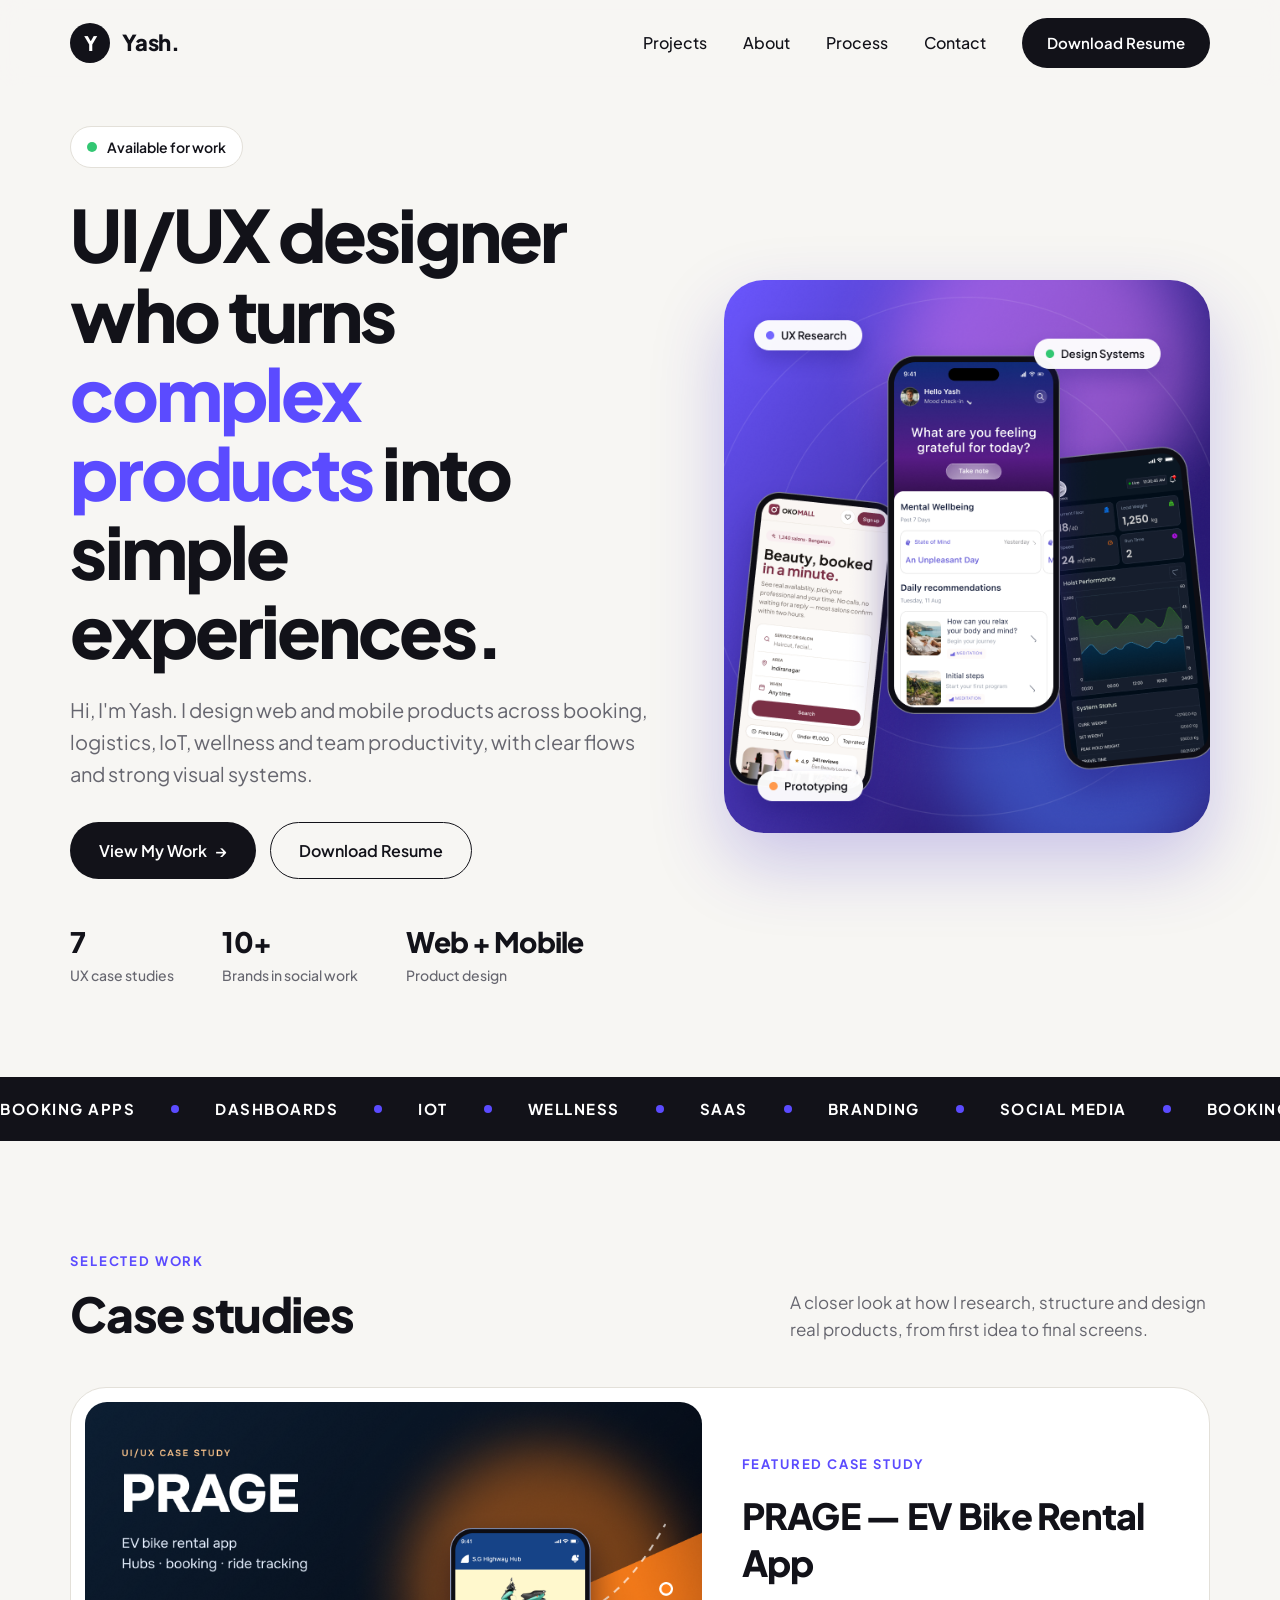
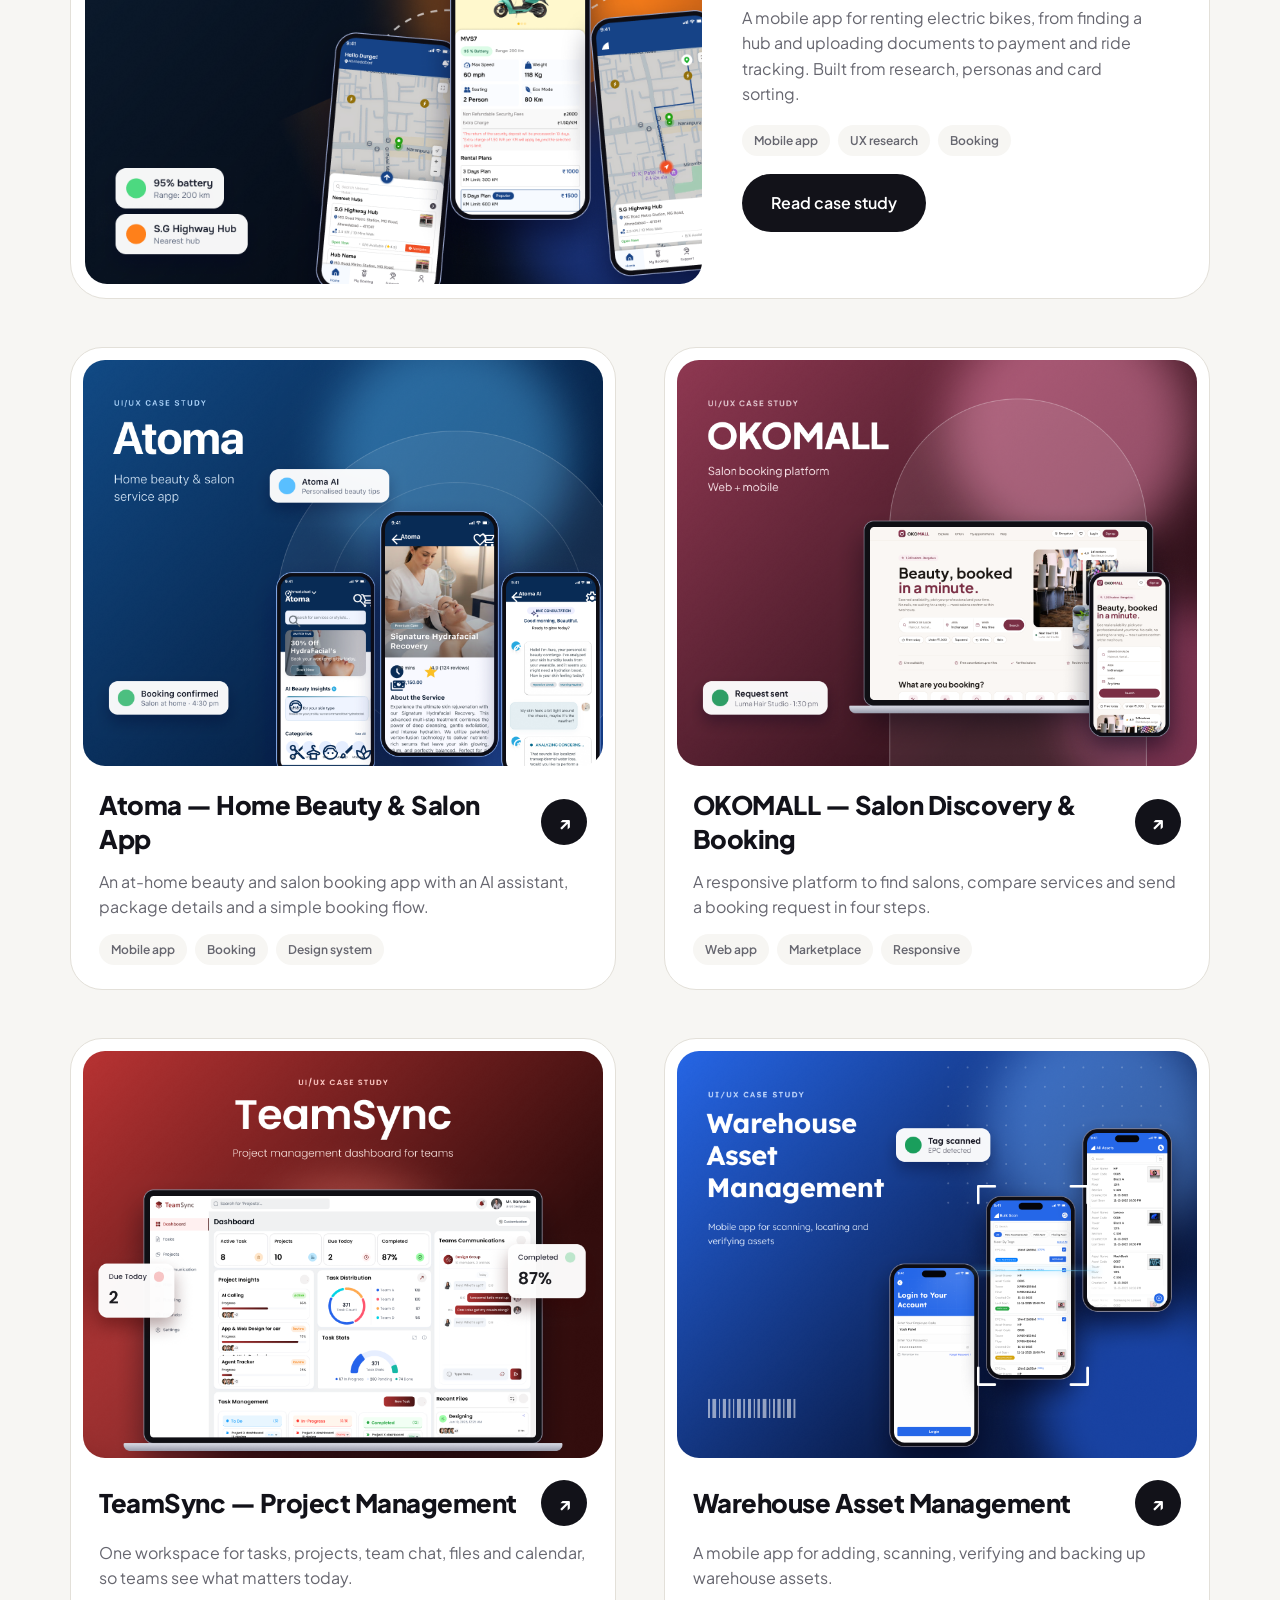
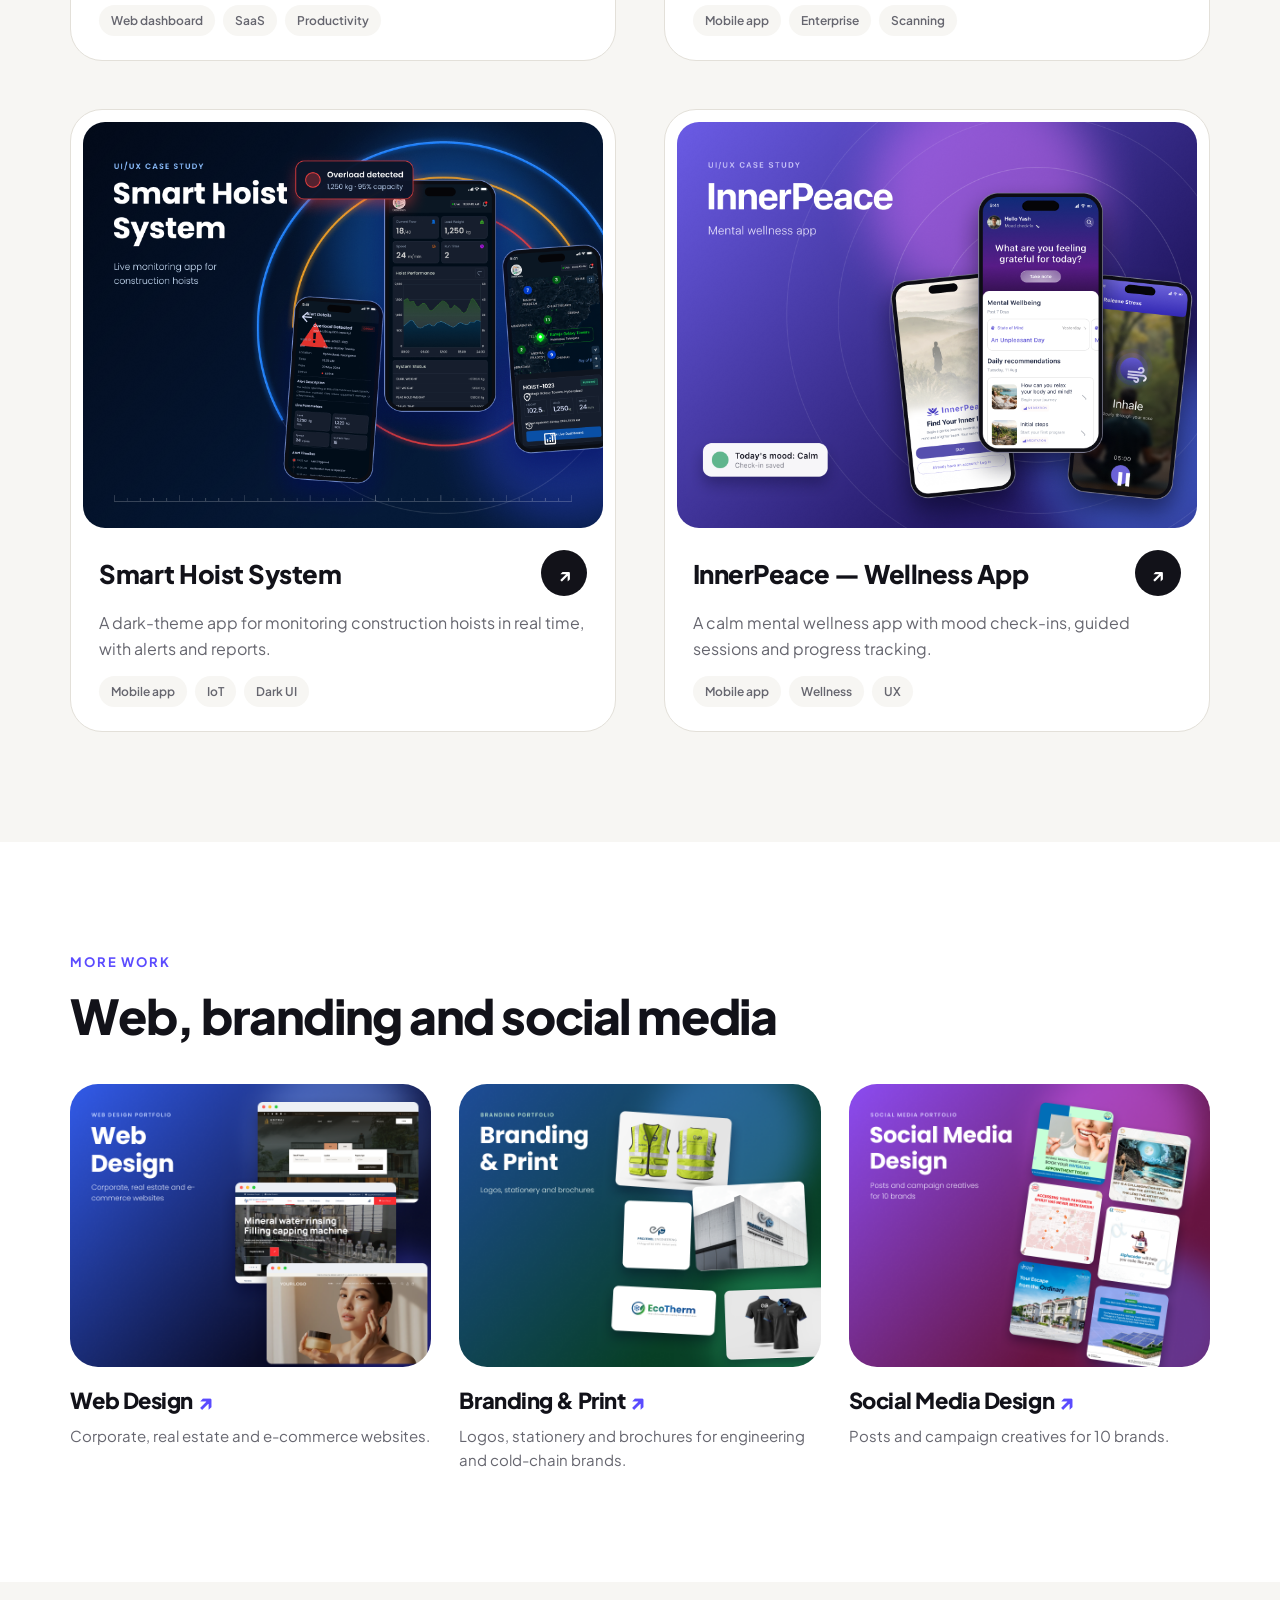
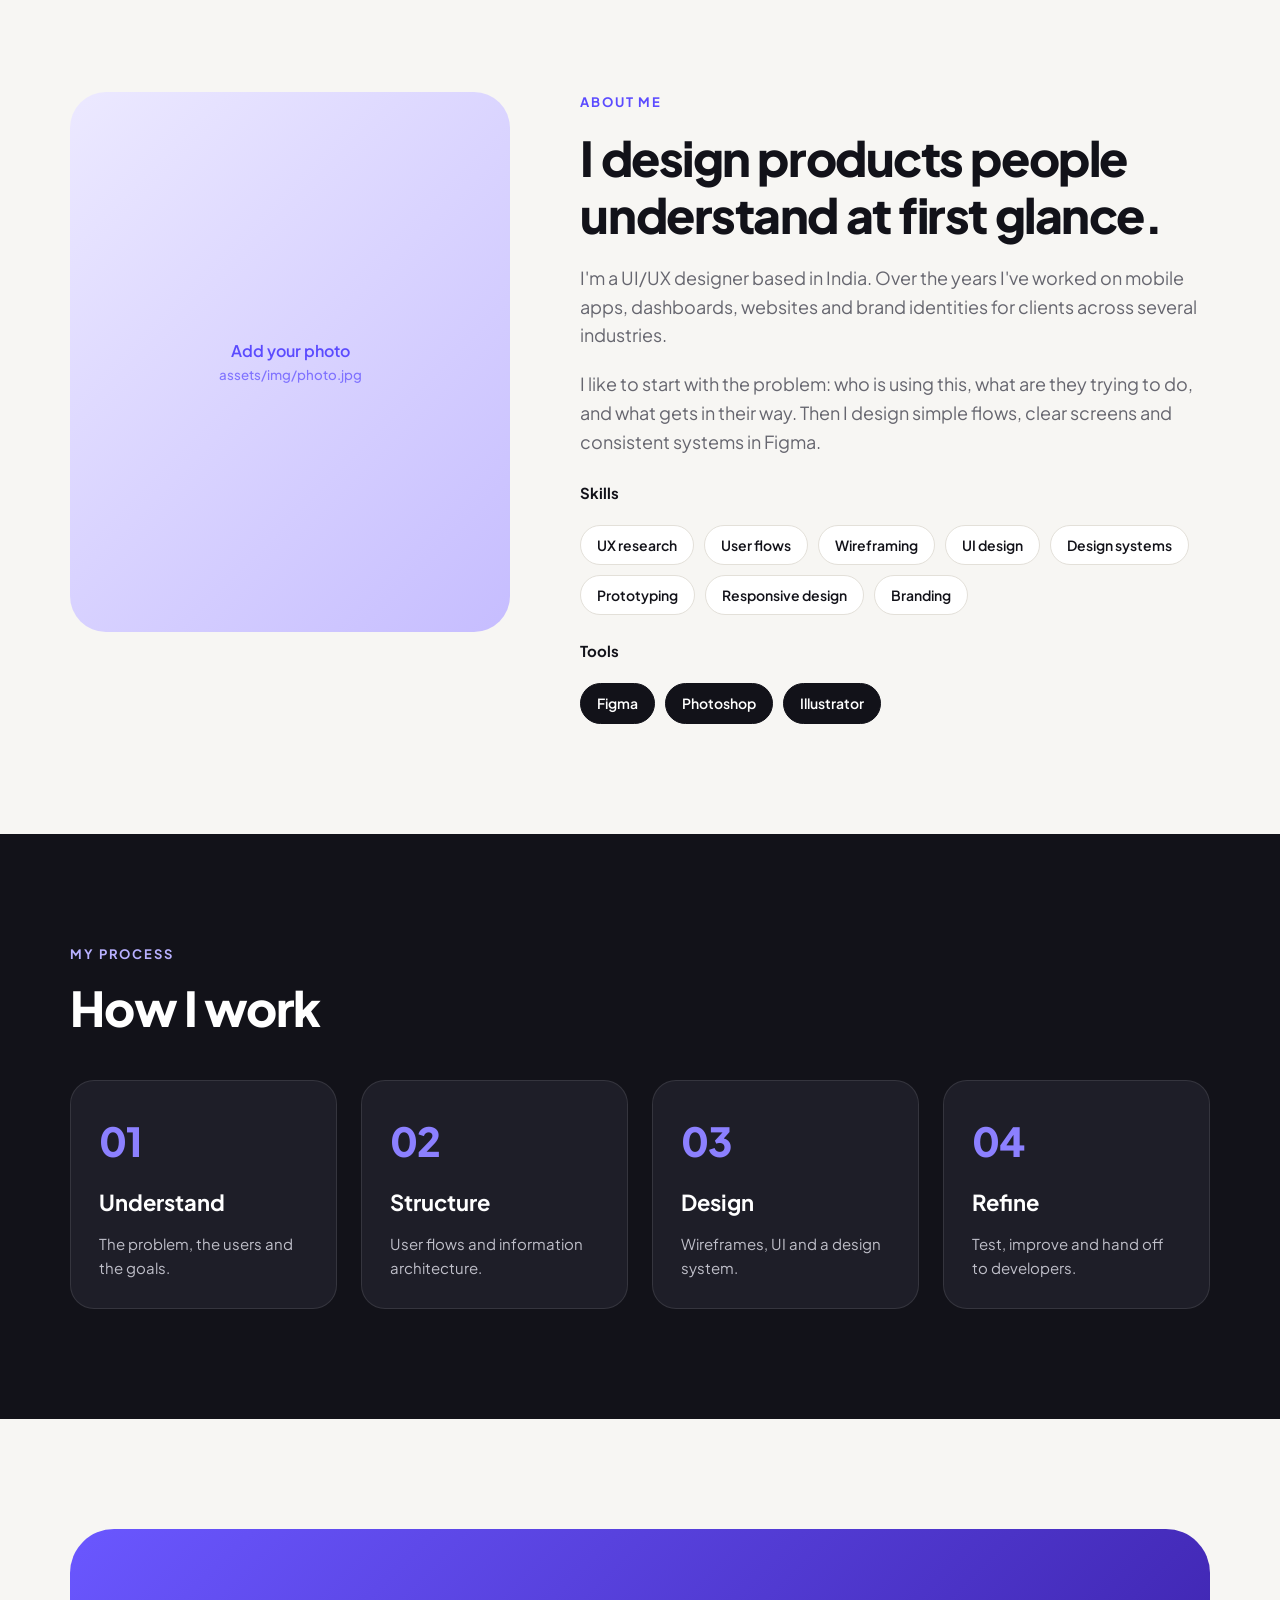
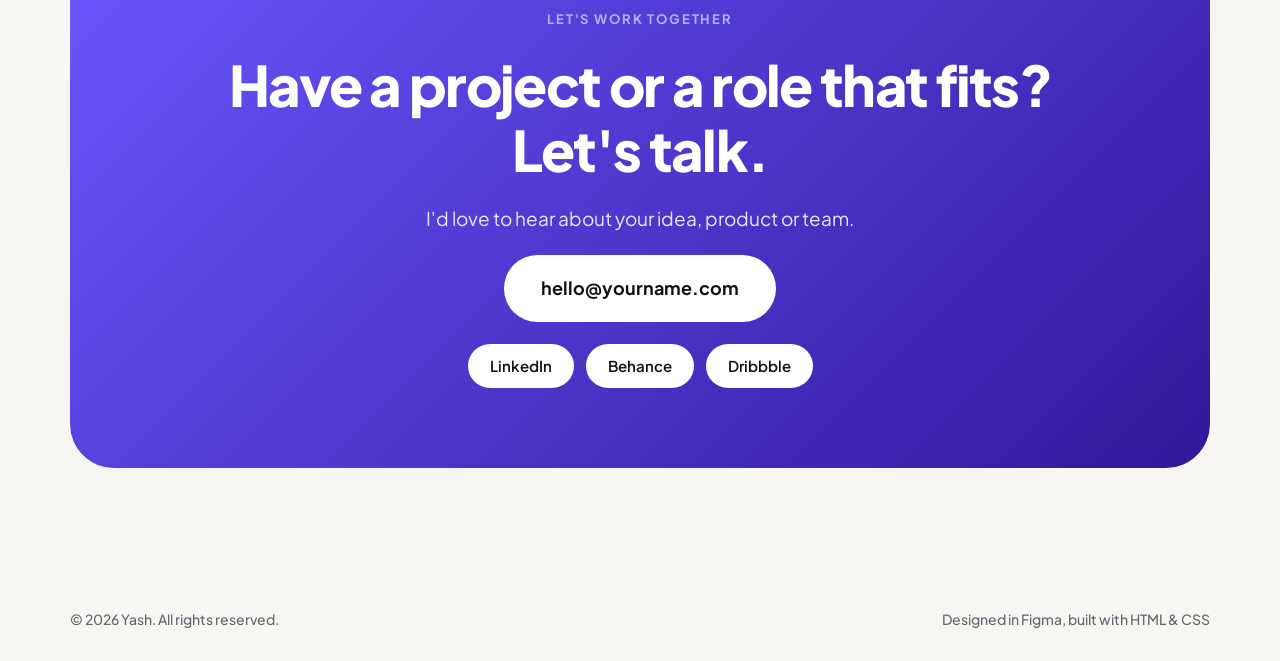
==== index.html @ 05bd0ff8 "Add portfolio website Co-Authored-By: Claude Sonnet 5.5 <noreply@anthropic.com>" ====
<!doctype html>
<html lang="en">
<head>
  <meta charset="utf-8">
  <meta name="viewport" content="width=device-width, initial-scale=1">
  <title>Yash — UI/UX Designer Portfolio</title>
  <meta name="description" content="UI/UX designer who turns complex products into simple experiences. Case studies in booking apps, dashboards, IoT, wellness, branding and social media.">
  <meta name="theme-color" content="#f7f6f3">

  <!-- TODO: replace https://your-site-url with your live URL after deploying -->
  <meta property="og:type" content="website">
  <meta property="og:title" content="Yash — UI/UX Designer Portfolio">
  <meta property="og:description" content="UI/UX designer who turns complex products into simple experiences.">
  <meta property="og:image" content="assets/img/hero-visual.png">

  <link rel="icon" href="favicon.svg" type="image/svg+xml">
  <link rel="preconnect" href="https://fonts.googleapis.com">
  <link rel="preconnect" href="https://fonts.gstatic.com" crossorigin>
  <link href="https://fonts.googleapis.com/css2?family=Plus+Jakarta+Sans:wght@400;500;600;700;800&display=swap" rel="stylesheet">
  <link rel="stylesheet" href="styles.css">
  <script>document.documentElement.classList.add('js');</script>
</head>
<body>
  <a class="skip-link" href="#projects">Skip to projects</a>

  <header class="site-header" id="top">
    <div class="container nav">
      <a class="logo" href="#top" aria-label="Yash — home">
        <span class="logo-mark">Y</span>
        <span class="logo-text">Yash.</span>
      </a>

      <nav class="nav-links" id="nav-links" aria-label="Main">
        <a href="#projects">Projects</a>
        <a href="#about">About</a>
        <a href="#process">Process</a>
        <a href="#contact">Contact</a>
        <!-- TODO: add your resume PDF at assets/resume.pdf -->
        <a class="btn btn-dark nav-cta" href="assets/resume.pdf" download>Download Resume</a>
      </nav>

      <button class="menu-btn" id="menu-btn" aria-label="Open menu" aria-expanded="false" aria-controls="nav-links">
        <span></span><span></span>
      </button>
    </div>
  </header>

  <main>
    <!-- HERO -->
    <section class="hero container">
      <div class="hero-copy">
        <p class="availability"><span class="dot"></span> Available for work</p>
        <h1>UI/UX designer who turns <span class="accent">complex products</span> into simple experiences.</h1>
        <p class="lead">Hi, I'm Yash. I design web and mobile products across booking, logistics, IoT, wellness and team productivity, with clear flows and strong visual systems.</p>
        <div class="hero-actions">
          <a class="btn btn-dark" href="#projects">View My Work <span aria-hidden="true">→</span></a>
          <a class="btn btn-outline" href="assets/resume.pdf" download>Download Resume</a>
        </div>
        <dl class="stats">
          <div><dt>7</dt><dd>UX case studies</dd></div>
          <div><dt>10+</dt><dd>Brands in social work</dd></div>
          <div><dt>Web + Mobile</dt><dd>Product design</dd></div>
        </dl>
      </div>

      <div class="hero-visual">
        <img src="assets/img/hero-visual.png" width="580" height="660" alt="Mobile app screens from my case studies: a salon booking app, a wellness app and an IoT monitoring dashboard">
      </div>
    </section>

    <!-- MARQUEE -->
    <section class="marquee" aria-hidden="true">
      <div class="marquee-track">
        <span>Booking apps</span><i></i><span>Dashboards</span><i></i><span>IoT</span><i></i><span>Wellness</span><i></i><span>SaaS</span><i></i><span>Branding</span><i></i><span>Social media</span><i></i>
        <span>Booking apps</span><i></i><span>Dashboards</span><i></i><span>IoT</span><i></i><span>Wellness</span><i></i><span>SaaS</span><i></i><span>Branding</span><i></i><span>Social media</span><i></i>
      </div>
    </section>

    <!-- PROJECTS -->
    <section class="section container" id="projects">
      <div class="section-head reveal">
        <div>
          <p class="eyebrow">Selected work</p>
          <h2>Case studies</h2>
        </div>
        <p class="section-sub">A closer look at how I research, structure and design real products, from first idea to final screens.</p>
      </div>

      <!-- TODO: replace each href="#" with your Behance case study link -->
      <article class="card featured reveal">
        <a class="card-media" href="#" aria-label="PRAGE case study">
          <img src="assets/img/prage.png" width="808" height="632" loading="lazy" alt="PRAGE EV bike rental app: hub list, vehicle detail and navigation screens">
        </a>
        <div class="card-body">
          <p class="eyebrow">Featured case study</p>
          <h3>PRAGE — EV Bike Rental App</h3>
          <p>A mobile app for renting electric bikes, from finding a hub and uploading documents to payment and ride tracking. Built from research, personas and card sorting.</p>
          <ul class="tags"><li>Mobile app</li><li>UX research</li><li>Booking</li></ul>
          <a class="btn btn-dark" href="#">Read case study</a>
        </div>
      </article>

      <div class="grid">
        <article class="card reveal">
          <a class="card-media" href="#" aria-label="Atoma case study"><img src="assets/img/atoma.png" width="808" height="632" loading="lazy" alt="Atoma home beauty and salon app: home, service detail and AI assistant screens"></a>
          <div class="card-body">
            <div class="card-title"><h3>Atoma — Home Beauty &amp; Salon App</h3><a class="arrow" href="#" aria-label="Open Atoma case study">↗</a></div>
            <p>An at-home beauty and salon booking app with an AI assistant, package details and a simple booking flow.</p>
            <ul class="tags"><li>Mobile app</li><li>Booking</li><li>Design system</li></ul>
          </div>
        </article>

        <article class="card reveal">
          <a class="card-media" href="#" aria-label="OKOMALL case study"><img src="assets/img/okomall.png" width="808" height="632" loading="lazy" alt="OKOMALL salon booking platform shown on a laptop and a phone"></a>
          <div class="card-body">
            <div class="card-title"><h3>OKOMALL — Salon Discovery &amp; Booking</h3><a class="arrow" href="#" aria-label="Open OKOMALL case study">↗</a></div>
            <p>A responsive platform to find salons, compare services and send a booking request in four steps.</p>
            <ul class="tags"><li>Web app</li><li>Marketplace</li><li>Responsive</li></ul>
          </div>
        </article>

        <article class="card reveal">
          <a class="card-media" href="#" aria-label="TeamSync case study"><img src="assets/img/teamsync.png" width="808" height="632" loading="lazy" alt="TeamSync project management dashboard on a laptop"></a>
          <div class="card-body">
            <div class="card-title"><h3>TeamSync — Project Management</h3><a class="arrow" href="#" aria-label="Open TeamSync case study">↗</a></div>
            <p>One workspace for tasks, projects, team chat, files and calendar, so teams see what matters today.</p>
            <ul class="tags"><li>Web dashboard</li><li>SaaS</li><li>Productivity</li></ul>
          </div>
        </article>

        <article class="card reveal">
          <a class="card-media" href="#" aria-label="Warehouse Asset Management case study"><img src="assets/img/basf-warehouse.png" width="808" height="632" loading="lazy" alt="Warehouse asset management mobile app: login, bulk scan and asset list screens"></a>
          <div class="card-body">
            <div class="card-title"><h3>Warehouse Asset Management</h3><a class="arrow" href="#" aria-label="Open Warehouse Asset Management case study">↗</a></div>
            <p>A mobile app for adding, scanning, verifying and backing up warehouse assets.</p>
            <ul class="tags"><li>Mobile app</li><li>Enterprise</li><li>Scanning</li></ul>
          </div>
        </article>

        <article class="card reveal">
          <a class="card-media" href="#" aria-label="Smart Hoist System case study"><img src="assets/img/smart-hoist.png" width="808" height="632" loading="lazy" alt="Smart Hoist System dark mobile app: alert details, dashboard and live map screens"></a>
          <div class="card-body">
            <div class="card-title"><h3>Smart Hoist System</h3><a class="arrow" href="#" aria-label="Open Smart Hoist System case study">↗</a></div>
            <p>A dark-theme app for monitoring construction hoists in real time, with alerts and reports.</p>
            <ul class="tags"><li>Mobile app</li><li>IoT</li><li>Dark UI</li></ul>
          </div>
        </article>

        <article class="card reveal">
          <a class="card-media" href="#" aria-label="InnerPeace case study"><img src="assets/img/innerpeace.png" width="808" height="632" loading="lazy" alt="InnerPeace mental wellness app: splash, home and guided session screens"></a>
          <div class="card-body">
            <div class="card-title"><h3>InnerPeace — Wellness App</h3><a class="arrow" href="#" aria-label="Open InnerPeace case study">↗</a></div>
            <p>A calm mental wellness app with mood check-ins, guided sessions and progress tracking.</p>
            <ul class="tags"><li>Mobile app</li><li>Wellness</li><li>UX</li></ul>
          </div>
        </article>
      </div>
    </section>

    <!-- MORE WORK -->
    <section class="section more" id="more-work">
      <div class="container">
        <p class="eyebrow reveal">More work</p>
        <h2 class="reveal">Web, branding and social media</h2>
        <div class="grid-3">
          <!-- TODO: replace href="#" with your Behance project links -->
          <a class="mini reveal" href="#">
            <img src="assets/img/web-design.png" width="808" height="632" loading="lazy" alt="Three website designs shown in browser windows">
            <h3>Web Design <span aria-hidden="true">↗</span></h3>
            <p>Corporate, real estate and e-commerce websites.</p>
          </a>
          <a class="mini reveal" href="#">
            <img src="assets/img/branding.png" width="808" height="632" loading="lazy" alt="Branding mockups: safety vest, signage, polo shirt and logos">
            <h3>Branding &amp; Print <span aria-hidden="true">↗</span></h3>
            <p>Logos, stationery and brochures for engineering and cold-chain brands.</p>
          </a>
          <a class="mini reveal" href="#">
            <img src="assets/img/social-media.png" width="808" height="632" loading="lazy" alt="A tilted grid of social media posts for different brands">
            <h3>Social Media Design <span aria-hidden="true">↗</span></h3>
            <p>Posts and campaign creatives for 10 brands.</p>
          </a>
        </div>
      </div>
    </section>

    <!-- ABOUT -->
    <section class="section container about" id="about">
      <div class="about-photo reveal">
        <!-- TODO: add your photo at assets/img/photo.jpg (4:5 ratio works best). If missing, the placeholder shows. -->
        <img src="assets/img/photo.jpg" width="440" height="540" loading="lazy" alt="Portrait of Yash" onerror="this.remove()">
        <span class="photo-ph">Add your photo<br><small>assets/img/photo.jpg</small></span>
      </div>
      <div class="about-copy reveal">
        <p class="eyebrow">About me</p>
        <h2>I design products people understand at first glance.</h2>
        <p>I'm a UI/UX designer based in India. Over the years I've worked on mobile apps, dashboards, websites and brand identities for clients across several industries.</p>
        <p>I like to start with the problem: who is using this, what are they trying to do, and what gets in their way. Then I design simple flows, clear screens and consistent systems in Figma.</p>
        <h3 class="mini-title">Skills</h3>
        <ul class="pills">
          <li>UX research</li><li>User flows</li><li>Wireframing</li><li>UI design</li><li>Design systems</li><li>Prototyping</li><li>Responsive design</li><li>Branding</li>
        </ul>
        <h3 class="mini-title">Tools</h3>
        <ul class="pills dark"><li>Figma</li><li>Photoshop</li><li>Illustrator</li></ul>
      </div>
    </section>

    <!-- PROCESS -->
    <section class="section process" id="process">
      <div class="container">
        <p class="eyebrow light reveal">My process</p>
        <h2 class="reveal">How I work</h2>
        <ol class="steps">
          <li class="reveal"><span>01</span><h3>Understand</h3><p>The problem, the users and the goals.</p></li>
          <li class="reveal"><span>02</span><h3>Structure</h3><p>User flows and information architecture.</p></li>
          <li class="reveal"><span>03</span><h3>Design</h3><p>Wireframes, UI and a design system.</p></li>
          <li class="reveal"><span>04</span><h3>Refine</h3><p>Test, improve and hand off to developers.</p></li>
        </ol>
      </div>
    </section>

    <!-- CONTACT -->
    <section class="section container" id="contact">
      <div class="contact-card reveal">
        <p class="eyebrow light">Let's work together</p>
        <h2>Have a project or a role that fits? Let's talk.</h2>
        <p>I'd love to hear about your idea, product or team.</p>
        <!-- TODO: replace with your real email and social links -->
        <a class="btn btn-light big" href="mailto:hello@yourname.com">hello@yourname.com</a>
        <ul class="socials">
          <li><a href="#" target="_blank" rel="noopener">LinkedIn</a></li>
          <li><a href="#" target="_blank" rel="noopener">Behance</a></li>
          <li><a href="#" target="_blank" rel="noopener">Dribbble</a></li>
        </ul>
      </div>
    </section>
  </main>

  <footer class="site-footer container">
    <p>© <span id="year">2026</span> Yash. All rights reserved.</p>
    <p>Designed in Figma, built with HTML &amp; CSS</p>
  </footer>

  <script src="script.js"></script>
</body>
</html>
---- styles.css ----
/* ---------- Tokens ---------- */
:root {
  --ink: #121219;
  --bg: #f7f6f3;
  --white: #fff;
  --gray: #66666f;
  --line: #e3e0d9;
  --accent: #5b4bff;
  --accent-dark: #3a1fa0;
  --green: #33c773;
  --radius-lg: 32px;
  --radius-md: 22px;
  --container: 1280px;
  --pad: clamp(20px, 5.5vw, 80px);
}

/* ---------- Base ---------- */
*, *::before, *::after { box-sizing: border-box; }
html { scroll-behavior: smooth; scroll-padding-top: 90px; }
body {
  margin: 0;
  font-family: "Plus Jakarta Sans", system-ui, -apple-system, "Segoe UI", Roboto, sans-serif;
  background: var(--bg);
  color: var(--ink);
  line-height: 1.6;
  -webkit-font-smoothing: antialiased;
}
img { display: block; max-width: 100%; height: auto; }
a { color: inherit; text-decoration: none; }
ul, ol { margin: 0; padding: 0; list-style: none; }
h1, h2, h3, p, dl, dd { margin: 0; }
button { font: inherit; cursor: pointer; }
:focus-visible { outline: 3px solid var(--accent); outline-offset: 3px; border-radius: 8px; }

.container { width: 100%; max-width: calc(var(--container) + var(--pad) * 2); margin-inline: auto; padding-inline: var(--pad); }
.skip-link { position: absolute; left: -999px; top: 8px; background: var(--ink); color: #fff; padding: 10px 16px; border-radius: 8px; z-index: 100; }
.skip-link:focus { left: 8px; }

.eyebrow { font-size: 13px; font-weight: 700; letter-spacing: .14em; text-transform: uppercase; color: var(--accent); }
.eyebrow.light { color: #b8b0ff; }
h2 { font-size: clamp(2rem, 4.4vw, 3rem); line-height: 1.2; font-weight: 800; letter-spacing: -.03em; }

/* ---------- Buttons ---------- */
.btn {
  display: inline-flex; align-items: center; justify-content: center; gap: 8px;
  padding: 15px 28px; border-radius: 999px; font-weight: 600; font-size: 16px;
  border: 1.5px solid transparent; transition: transform .2s ease, background .2s ease, color .2s ease, box-shadow .2s ease;
}
.btn:hover { transform: translateY(-2px); }
.btn-dark { background: var(--ink); color: #fff; }
.btn-dark:hover { box-shadow: 0 10px 24px rgba(18, 18, 25, .25); }
.btn-outline { background: transparent; border-color: var(--ink); color: var(--ink); }
.btn-outline:hover { background: var(--ink); color: #fff; }
.btn-light { background: #fff; color: var(--ink); }
.btn.big { font-size: 18px; font-weight: 700; padding: 18px 36px; }

/* ---------- Header ---------- */
.site-header { position: sticky; top: 0; z-index: 50; background: rgba(247, 246, 243, .82); backdrop-filter: blur(12px); -webkit-backdrop-filter: blur(12px); }
.nav { display: flex; align-items: center; justify-content: space-between; padding-block: 18px; }
.logo { display: flex; align-items: center; gap: 12px; font-weight: 800; font-size: 22px; letter-spacing: -.02em; }
.logo-mark { display: grid; place-items: center; width: 40px; height: 40px; border-radius: 50%; background: var(--ink); color: #fff; font-size: 20px; }
.nav-links { display: flex; align-items: center; gap: 36px; font-weight: 500; }
.nav-links a:not(.btn) { position: relative; }
.nav-links a:not(.btn)::after { content: ""; position: absolute; left: 0; bottom: -4px; width: 0; height: 2px; background: var(--accent); transition: width .25s ease; }
.nav-links a:not(.btn):hover::after { width: 100%; }
.nav-cta { padding: 12px 24px; font-size: 15px; }
.menu-btn { display: none; width: 44px; height: 44px; border-radius: 50%; border: 1px solid var(--line); background: #fff; flex-direction: column; align-items: center; justify-content: center; gap: 5px; }
.menu-btn span { width: 18px; height: 2px; background: var(--ink); border-radius: 2px; transition: transform .25s ease; }
.menu-btn[aria-expanded="true"] span:first-child { transform: translateY(3.5px) rotate(45deg); }
.menu-btn[aria-expanded="true"] span:last-child { transform: translateY(-3.5px) rotate(-45deg); }

/* ---------- Hero ---------- */
.hero { display: grid; grid-template-columns: 1.1fr .9fr; gap: 60px; align-items: center; padding-block: 40px 90px; }
.availability { display: inline-flex; align-items: center; gap: 10px; background: #fff; border: 1px solid var(--line); padding: 9px 16px; border-radius: 999px; font-size: 14px; font-weight: 600; }
.dot { width: 10px; height: 10px; border-radius: 50%; background: var(--green); box-shadow: 0 0 0 0 rgba(51, 199, 115, .6); animation: pulse 2s infinite; }
@keyframes pulse { 70% { box-shadow: 0 0 0 10px rgba(51, 199, 115, 0); } 100% { box-shadow: 0 0 0 0 rgba(51, 199, 115, 0); } }
.hero h1 { font-size: clamp(2.5rem, 6vw, 4.5rem); line-height: 1.1; font-weight: 800; letter-spacing: -.04em; margin-top: 26px; }
.accent { color: var(--accent); }
.lead { margin-top: 24px; max-width: 600px; font-size: clamp(1rem, 1.6vw, 1.25rem); color: var(--gray); }
.hero-actions { display: flex; flex-wrap: wrap; gap: 14px; margin-top: 32px; }
.stats { display: flex; flex-wrap: wrap; gap: 20px 48px; margin-top: 40px; }
.stats dt { font-size: clamp(1.25rem, 2.2vw, 1.9rem); font-weight: 800; letter-spacing: -.03em; }
.stats dd { font-size: 14px; font-weight: 500; color: var(--gray); }
.hero-visual img { width: 100%; border-radius: 40px; box-shadow: 0 30px 70px rgba(70, 50, 200, .25); }

/* ---------- Marquee ---------- */
.marquee { background: var(--ink); color: #fff; overflow: hidden; padding: 20px 0; }
.marquee-track { display: flex; align-items: center; gap: 36px; width: max-content; animation: scroll 30s linear infinite; padding-right: 36px; }
.marquee-track span { font-size: 15px; font-weight: 700; letter-spacing: .1em; text-transform: uppercase; white-space: nowrap; }
.marquee-track i { width: 8px; height: 8px; border-radius: 50%; background: var(--accent); flex: none; }
@keyframes scroll { to { transform: translateX(-50%); } }

/* ---------- Sections ---------- */
.section { padding-block: clamp(64px, 9vw, 110px); }
.section-head { display: flex; justify-content: space-between; align-items: flex-end; gap: 40px; margin-bottom: 44px; }
.section-head h2 { margin-top: 14px; }
.section-sub { max-width: 420px; color: var(--gray); font-size: 17px; }

/* ---------- Cards ---------- */
.card { background: #fff; border: 1px solid var(--line); border-radius: var(--radius-lg); padding: 12px; transition: transform .3s ease, box-shadow .3s ease; }
.card:hover { transform: translateY(-6px); box-shadow: 0 24px 50px rgba(18, 18, 25, .1); }
.card-media { display: block; overflow: hidden; border-radius: 22px; background: var(--ink); }
.card-media img { width: 100%; aspect-ratio: 808 / 632; object-fit: cover; transition: transform .6s ease; }
.card:hover .card-media img { transform: scale(1.04); }
.card-body { padding: 22px 16px 12px; display: flex; flex-direction: column; gap: 14px; align-items: flex-start; }
.card-body h3 { font-size: clamp(1.2rem, 2vw, 1.6rem); line-height: 1.3; font-weight: 800; letter-spacing: -.02em; }
.card-body p:not(.eyebrow) { color: var(--gray); font-size: 16px; }
.card-title { display: flex; justify-content: space-between; align-items: center; gap: 16px; width: 100%; }
.arrow { flex: none; display: grid; place-items: center; width: 46px; height: 46px; border-radius: 50%; background: var(--ink); color: #fff; font-size: 19px; font-weight: 700; transition: transform .25s ease, background .25s ease; }
.card:hover .arrow { background: var(--accent); transform: rotate(45deg); }
.tags { display: flex; flex-wrap: wrap; gap: 8px; }
.tags li { background: var(--bg); color: var(--gray); font-size: 12px; font-weight: 600; padding: 6px 12px; border-radius: 999px; }

.featured { display: grid; grid-template-columns: 1.25fr 1fr; align-items: center; margin-bottom: 48px; padding: 14px; border-radius: 36px; }
.featured .card-body { padding: 24px 40px; gap: 18px; }
.featured .card-body h3 { font-size: clamp(1.6rem, 3vw, 2.25rem); }
.grid { display: grid; grid-template-columns: repeat(2, 1fr); gap: 48px; }

/* ---------- More work ---------- */
.more { background: #fff; }
.more h2 { margin-top: 14px; }
.grid-3 { display: grid; grid-template-columns: repeat(3, 1fr); gap: 28px; margin-top: 40px; }
.mini img { width: 100%; aspect-ratio: 808 / 632; object-fit: cover; border-radius: 28px; transition: transform .4s ease, box-shadow .4s ease; }
.mini:hover img { transform: translateY(-5px); box-shadow: 0 20px 40px rgba(18, 18, 25, .15); }
.mini h3 { margin-top: 16px; font-size: 22px; font-weight: 800; letter-spacing: -.02em; }
.mini h3 span { color: var(--accent); }
.mini p { margin-top: 6px; color: var(--gray); font-size: 15px; }

/* ---------- About ---------- */
.about { display: grid; grid-template-columns: 440px 1fr; gap: 70px; align-items: start; }
.about-photo { position: relative; aspect-ratio: 440 / 540; border-radius: 36px; overflow: hidden; background: linear-gradient(135deg, #ece9ff, #c6bdff); }
.about-photo img { position: absolute; inset: 0; width: 100%; height: 100%; object-fit: cover; z-index: 1; }
.photo-ph { position: absolute; inset: 0; display: grid; place-content: center; text-align: center; color: var(--accent); font-weight: 600; }
.photo-ph small { font-weight: 500; opacity: .7; }
.about-copy { display: flex; flex-direction: column; gap: 20px; }
.about-copy h2 { margin-top: -4px; max-width: 640px; }
.about-copy p:not(.eyebrow) { color: var(--gray); font-size: 18px; max-width: 640px; }
.mini-title { font-size: 15px; font-weight: 700; margin-top: 4px; }
.pills { display: flex; flex-wrap: wrap; gap: 10px; }
.pills li { background: #fff; border: 1px solid var(--line); padding: 8px 16px; border-radius: 999px; font-size: 14px; font-weight: 600; }
.pills.dark li { background: var(--ink); border-color: var(--ink); color: #fff; }

/* ---------- Process ---------- */
.process { background: var(--ink); color: #fff; }
.process h2 { margin-top: 14px; }
.steps { display: grid; grid-template-columns: repeat(4, 1fr); gap: 24px; margin-top: 44px; }
.steps li { background: #1e1e28; border: 1px solid rgba(255, 255, 255, .1); border-radius: 24px; padding: 28px; }
.steps span { display: block; font-size: 40px; font-weight: 800; letter-spacing: -.03em; color: #8c80ff; }
.steps h3 { margin-top: 12px; font-size: 22px; font-weight: 700; }
.steps p { margin-top: 12px; color: #bfbfc9; font-size: 15px; }

/* ---------- Contact ---------- */
.contact-card { display: flex; flex-direction: column; align-items: center; text-align: center; gap: 22px; padding: clamp(44px, 7vw, 80px) clamp(24px, 6vw, 80px); border-radius: 44px; color: #fff; background: linear-gradient(135deg, #6a57ff, #33179a); }
.contact-card h2 { font-size: clamp(1.9rem, 5vw, 3.5rem); max-width: 860px; line-height: 1.15; }
.contact-card p:not(.eyebrow) { font-size: 19px; color: #e9e6ff; }
.socials { display: flex; flex-wrap: wrap; justify-content: center; gap: 12px; }
.socials a { display: inline-block; background: #fff; color: var(--ink); padding: 10px 22px; border-radius: 999px; font-weight: 600; font-size: 15px; transition: transform .2s ease; }
.socials a:hover { transform: translateY(-2px); }

/* ---------- Footer ---------- */
.site-footer { display: flex; justify-content: space-between; flex-wrap: wrap; gap: 8px; padding-block: 30px; color: var(--gray); font-size: 14px; font-weight: 500; }

/* ---------- Reveal on scroll ---------- */
.js .reveal { opacity: 0; transform: translateY(24px); transition: opacity .7s ease, transform .7s ease; }
.js .reveal.in { opacity: 1; transform: none; }

/* ---------- Responsive ---------- */
@media (max-width: 1000px) {
  .hero { grid-template-columns: 1fr; gap: 44px; padding-bottom: 64px; }
  .hero-visual { max-width: 520px; }
  .featured { grid-template-columns: 1fr; }
  .featured .card-body { padding: 22px 16px 12px; }
  .grid { gap: 28px; }
  .about { grid-template-columns: 1fr; gap: 40px; }
  .about-photo { max-width: 440px; }
  .steps { grid-template-columns: repeat(2, 1fr); }
  .grid-3 { grid-template-columns: repeat(2, 1fr); }
}
@media (max-width: 760px) {
  .menu-btn { display: flex; }
  .nav-links {
    position: absolute; top: 100%; left: 0; right: 0; flex-direction: column; align-items: stretch; gap: 4px;
    padding: 16px var(--pad) 24px; background: var(--bg); border-bottom: 1px solid var(--line);
    display: none;
  }
  .nav-links.open { display: flex; }
  .nav-links a:not(.btn) { padding: 14px 4px; font-size: 18px; border-bottom: 1px solid var(--line); }
  .nav-links a:not(.btn)::after { display: none; }
  .nav-cta { margin-top: 12px; }
  .hero-actions .btn { flex: 1 1 100%; }
  .section-head { flex-direction: column; align-items: flex-start; gap: 16px; }
  .grid, .grid-3 { grid-template-columns: 1fr; }
  .steps { grid-template-columns: 1fr; }
  .card { border-radius: 26px; padding: 10px; }
  .site-footer { flex-direction: column; align-items: center; text-align: center; }
}

@media (prefers-reduced-motion: reduce) {
  html { scroll-behavior: auto; }
  *, *::before, *::after { animation: none !important; transition: none !important; }
  .js .reveal { opacity: 1; transform: none; }
}
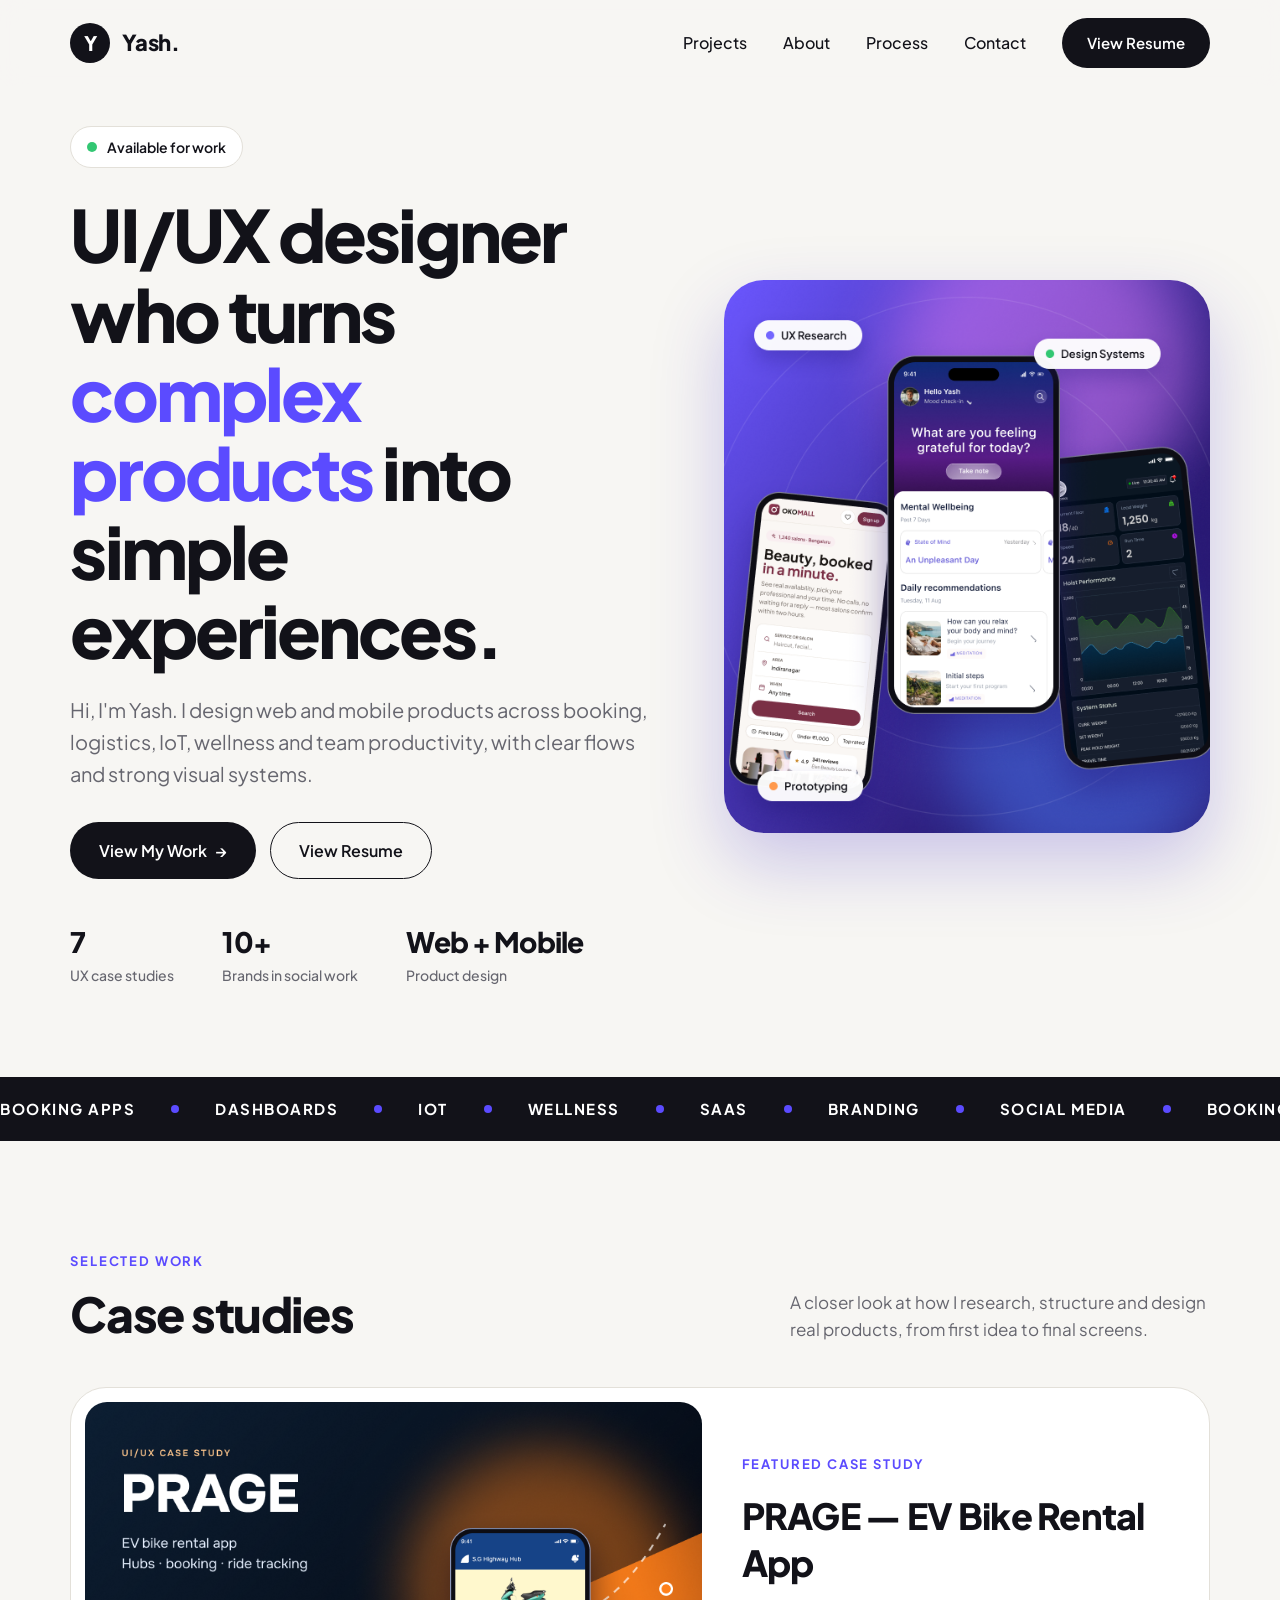
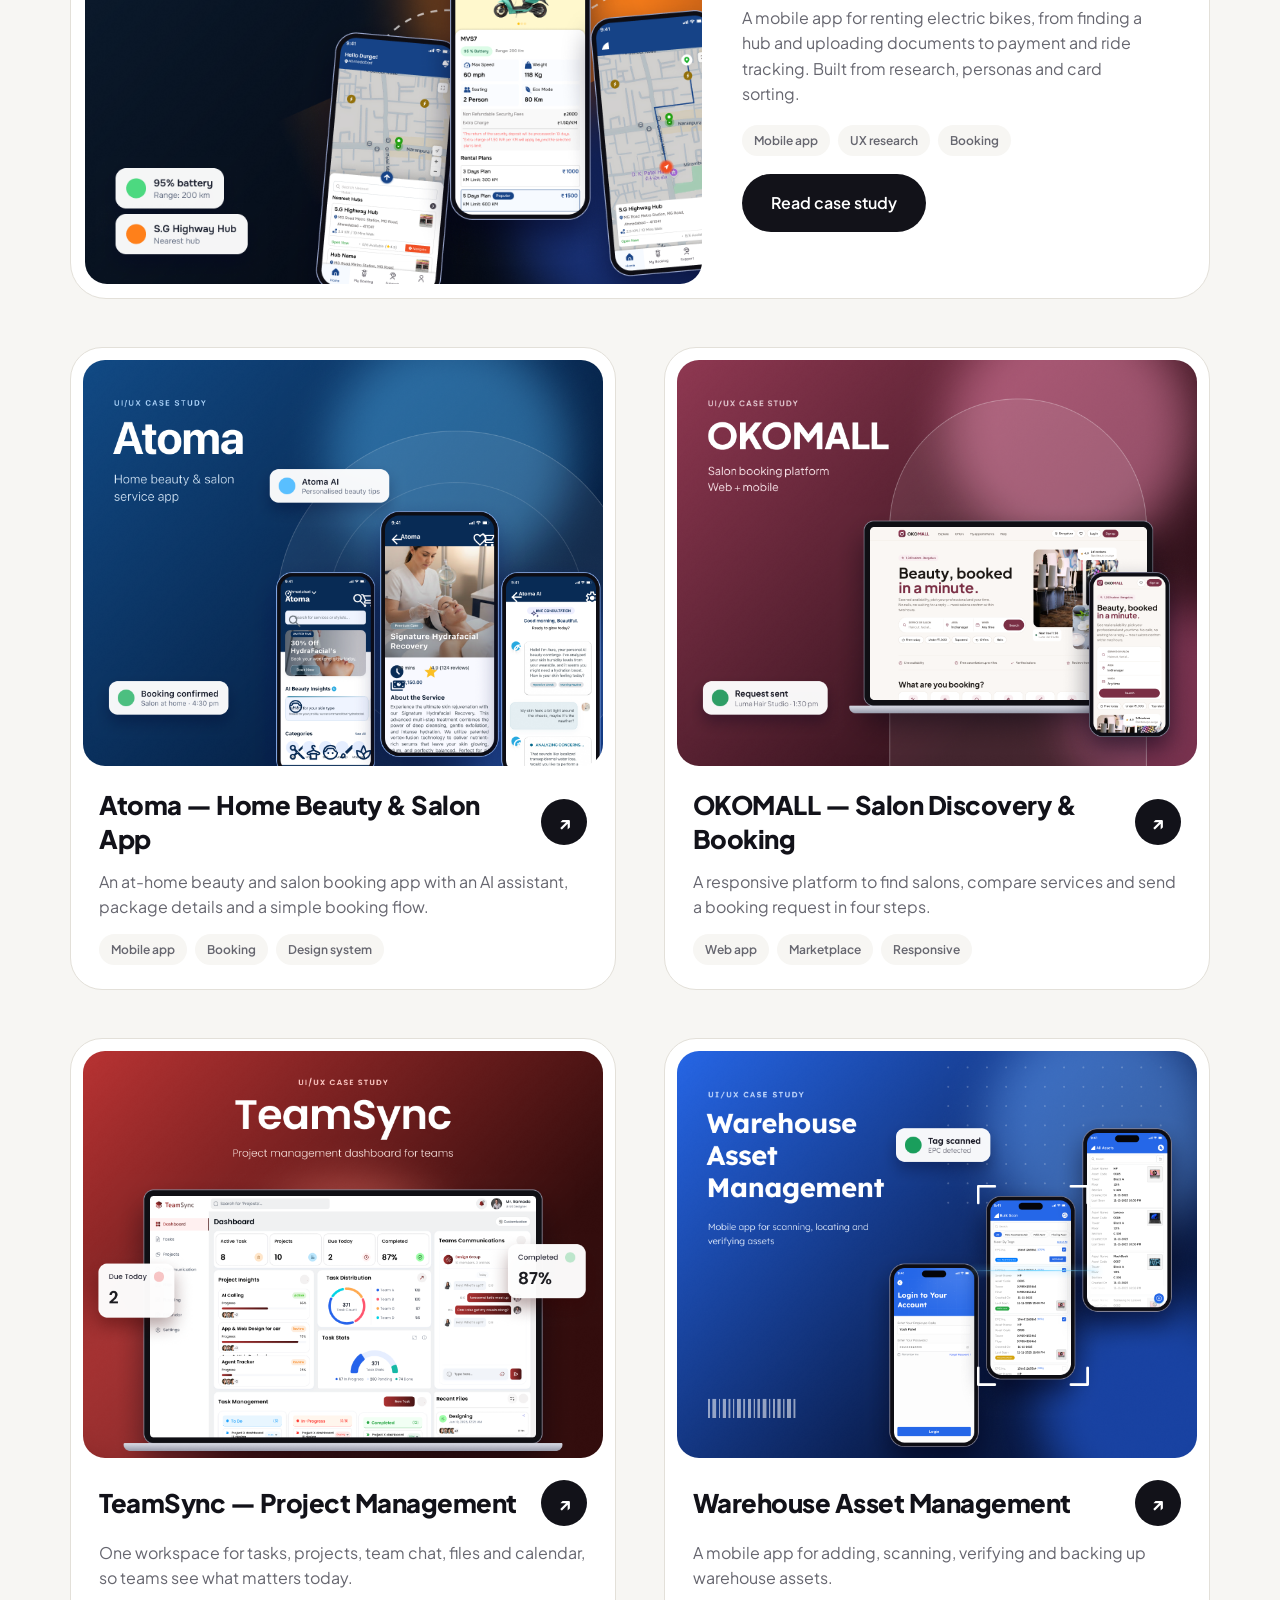
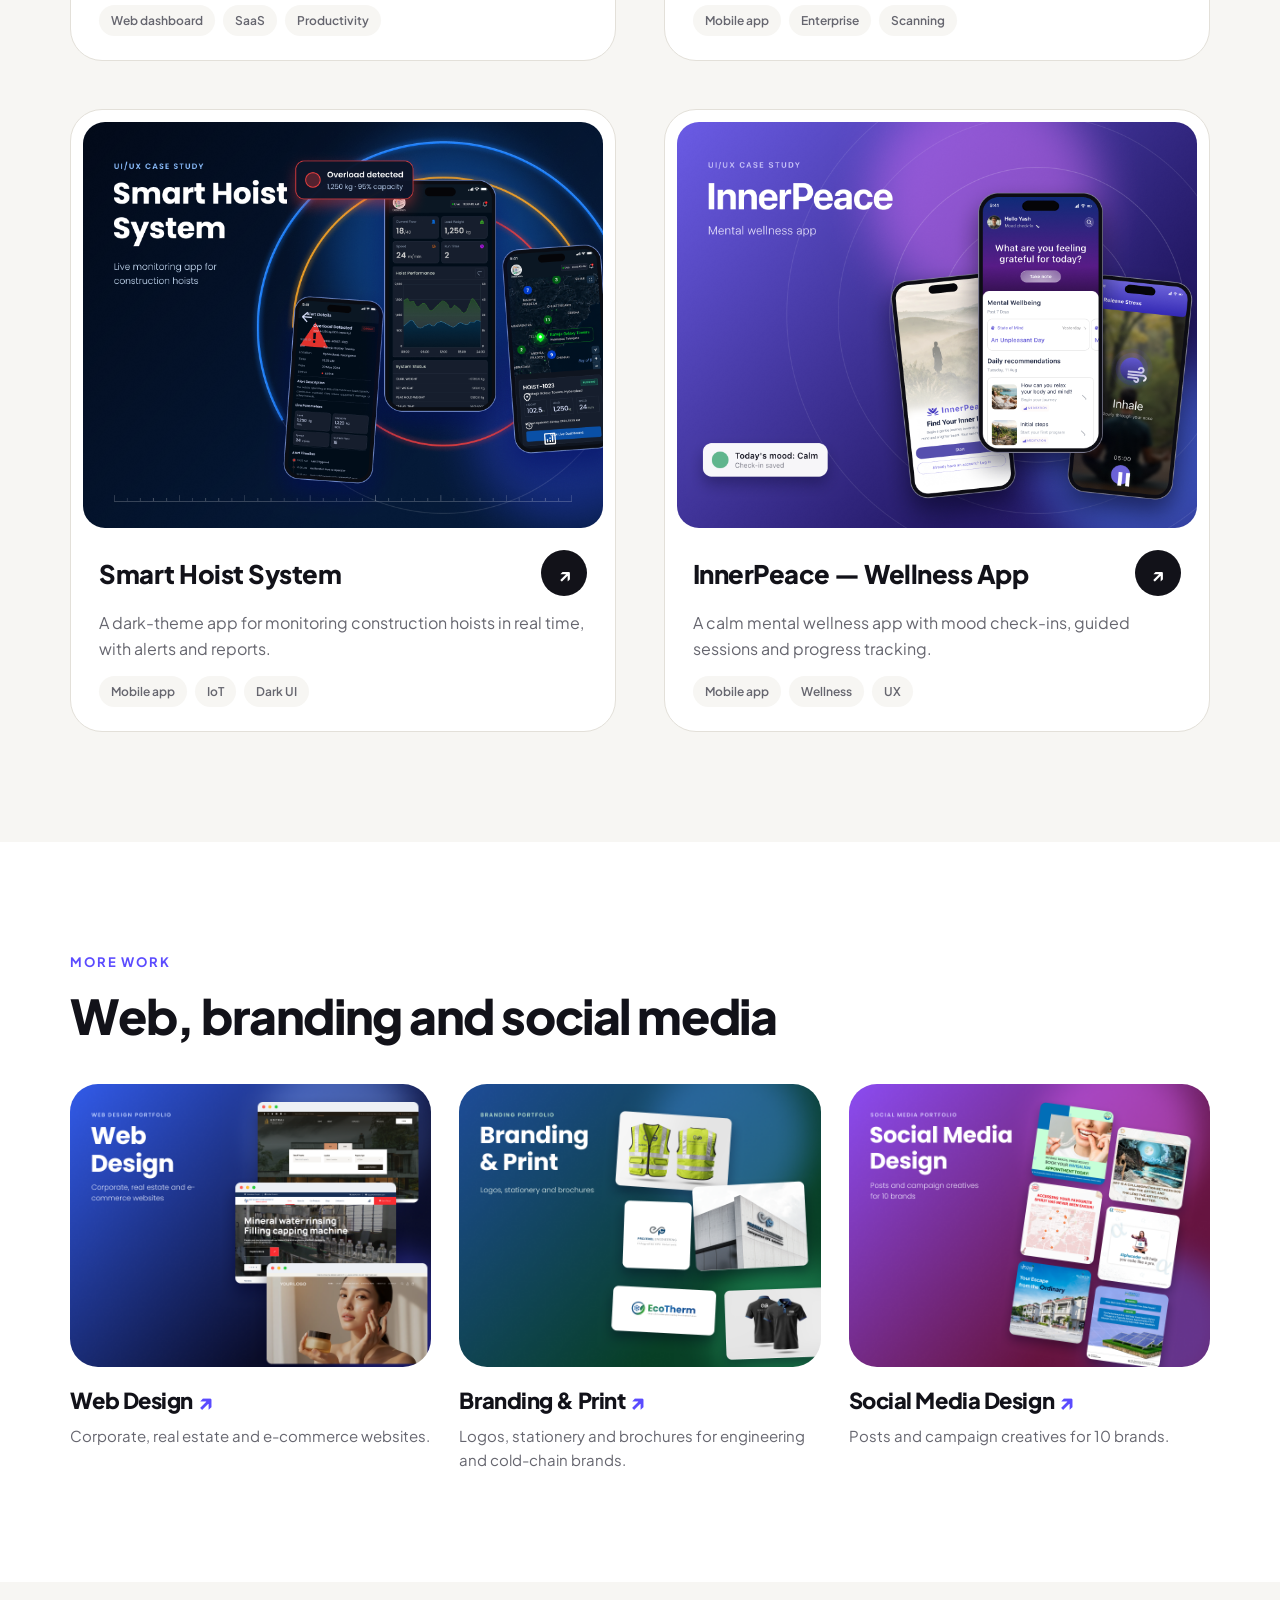
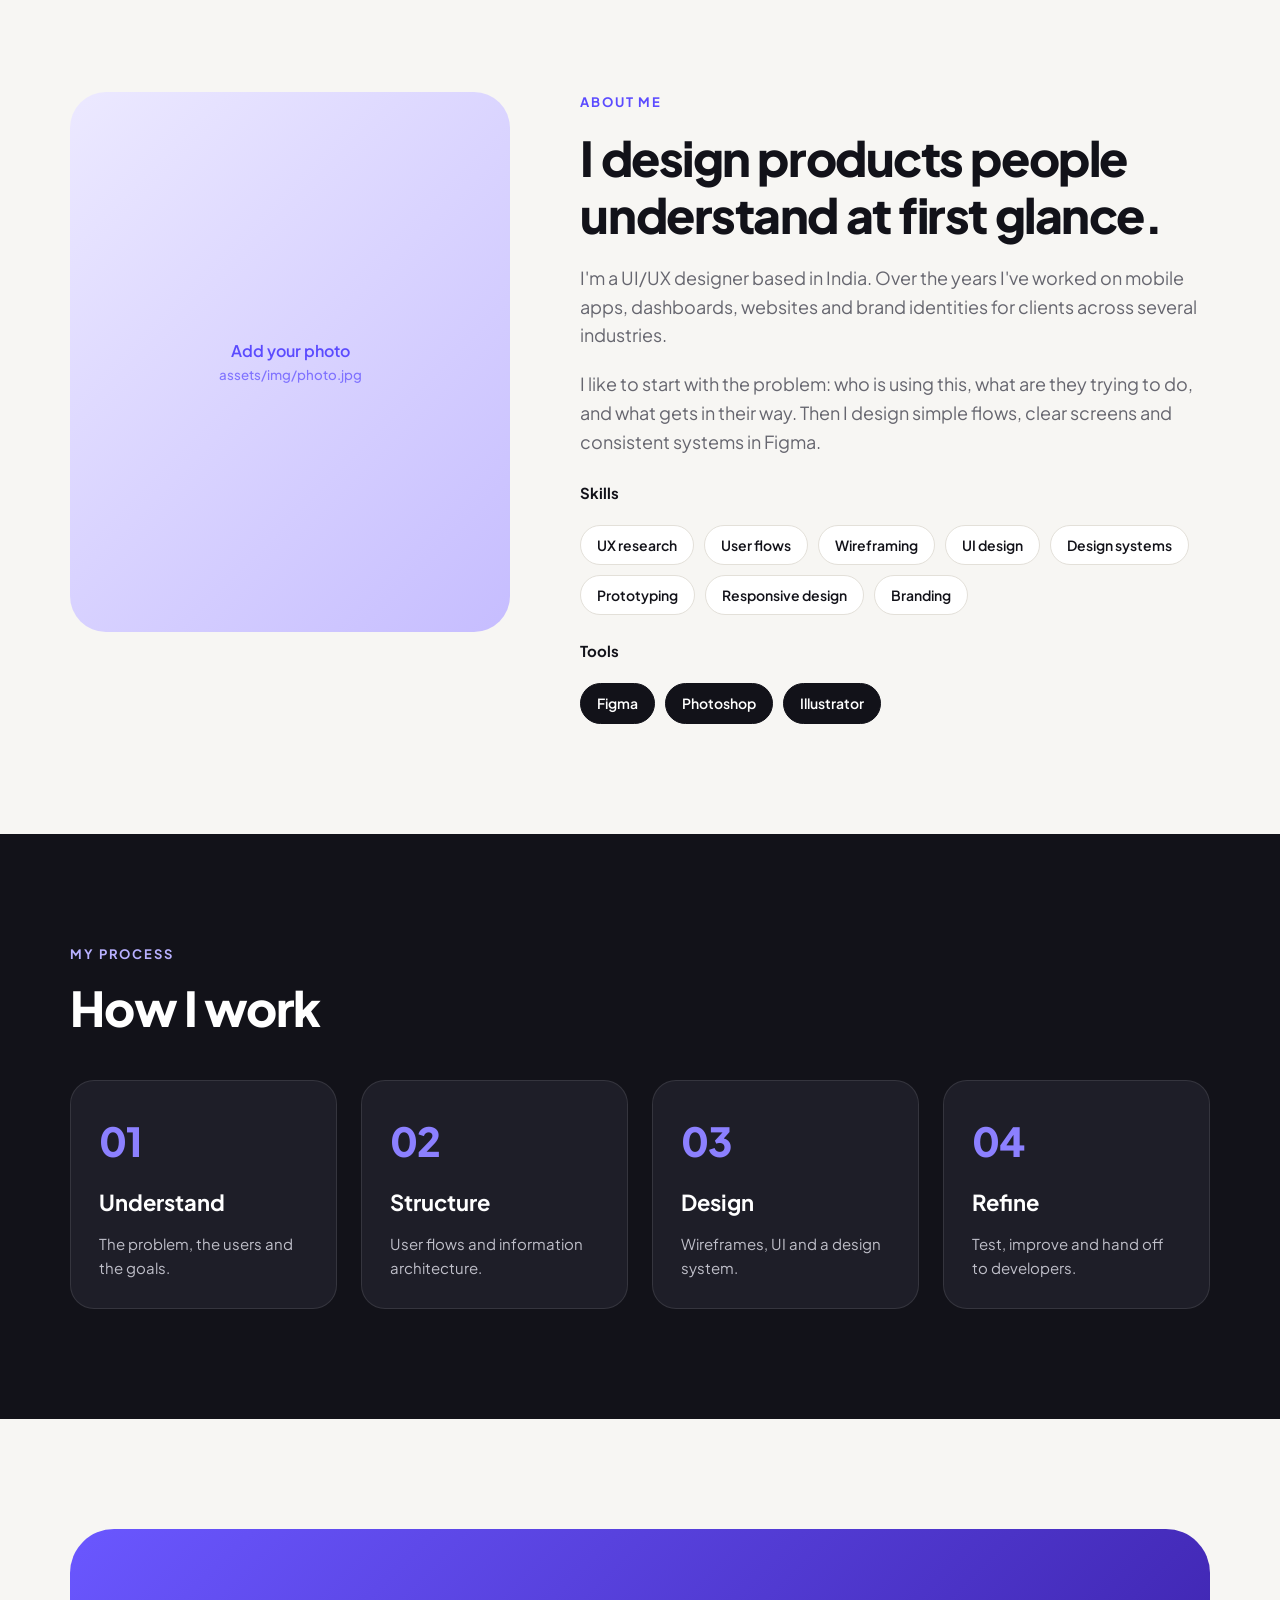
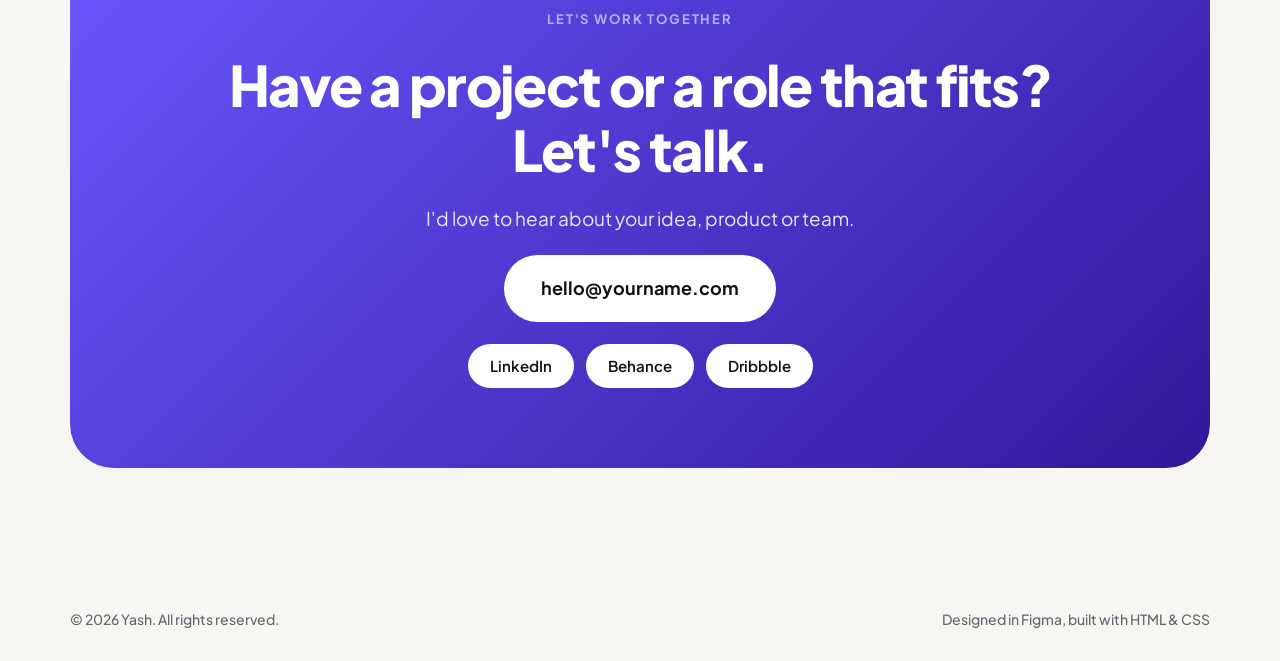
==== commit e69065dd: "Add project detail pages and online resume viewer Co-Authored-By: Claude Sonnet 5.5 <noreply@anthrop" ====
--- a/index.html
+++ b/index.html
@@ -35,8 +35,7 @@
         <a href="#about">About</a>
         <a href="#process">Process</a>
         <a href="#contact">Contact</a>
-        <!-- TODO: add your resume PDF at assets/resume.pdf -->
-        <a class="btn btn-dark nav-cta" href="assets/resume.pdf" download>Download Resume</a>
+        <a class="btn btn-dark nav-cta" href="resume.html">View Resume</a>
       </nav>
 
       <button class="menu-btn" id="menu-btn" aria-label="Open menu" aria-expanded="false" aria-controls="nav-links">
@@ -54,7 +53,7 @@
         <p class="lead">Hi, I'm Yash. I design web and mobile products across booking, logistics, IoT, wellness and team productivity, with clear flows and strong visual systems.</p>
         <div class="hero-actions">
           <a class="btn btn-dark" href="#projects">View My Work <span aria-hidden="true">→</span></a>
-          <a class="btn btn-outline" href="assets/resume.pdf" download>Download Resume</a>
+          <a class="btn btn-outline" href="resume.html">View Resume</a>
         </div>
         <dl class="stats">
           <div><dt>7</dt><dd>UX case studies</dd></div>
@@ -86,9 +85,9 @@
         <p class="section-sub">A closer look at how I research, structure and design real products, from first idea to final screens.</p>
       </div>
 
-      <!-- TODO: replace each href="#" with your Behance case study link -->
+      <!-- Behance links go on each project page (projects/*.html), search for TODO there -->
       <article class="card featured reveal">
-        <a class="card-media" href="#" aria-label="PRAGE case study">
+        <a class="card-media" href="projects/prage.html" aria-label="PRAGE case study">
           <img src="assets/img/prage.png" width="808" height="632" loading="lazy" alt="PRAGE EV bike rental app: hub list, vehicle detail and navigation screens">
         </a>
         <div class="card-body">
@@ -96,60 +95,60 @@
           <h3>PRAGE — EV Bike Rental App</h3>
           <p>A mobile app for renting electric bikes, from finding a hub and uploading documents to payment and ride tracking. Built from research, personas and card sorting.</p>
           <ul class="tags"><li>Mobile app</li><li>UX research</li><li>Booking</li></ul>
-          <a class="btn btn-dark" href="#">Read case study</a>
+          <a class="btn btn-dark" href="projects/prage.html">Read case study</a>
         </div>
       </article>
 
       <div class="grid">
         <article class="card reveal">
-          <a class="card-media" href="#" aria-label="Atoma case study"><img src="assets/img/atoma.png" width="808" height="632" loading="lazy" alt="Atoma home beauty and salon app: home, service detail and AI assistant screens"></a>
-          <div class="card-body">
-            <div class="card-title"><h3>Atoma — Home Beauty &amp; Salon App</h3><a class="arrow" href="#" aria-label="Open Atoma case study">↗</a></div>
+          <a class="card-media" href="projects/atoma.html" aria-label="Atoma case study"><img src="assets/img/atoma.png" width="808" height="632" loading="lazy" alt="Atoma home beauty and salon app: home, service detail and AI assistant screens"></a>
+          <div class="card-body">
+            <div class="card-title"><h3>Atoma — Home Beauty &amp; Salon App</h3><a class="arrow" href="projects/atoma.html" aria-label="Open Atoma case study">↗</a></div>
             <p>An at-home beauty and salon booking app with an AI assistant, package details and a simple booking flow.</p>
             <ul class="tags"><li>Mobile app</li><li>Booking</li><li>Design system</li></ul>
           </div>
         </article>
 
         <article class="card reveal">
-          <a class="card-media" href="#" aria-label="OKOMALL case study"><img src="assets/img/okomall.png" width="808" height="632" loading="lazy" alt="OKOMALL salon booking platform shown on a laptop and a phone"></a>
-          <div class="card-body">
-            <div class="card-title"><h3>OKOMALL — Salon Discovery &amp; Booking</h3><a class="arrow" href="#" aria-label="Open OKOMALL case study">↗</a></div>
+          <a class="card-media" href="projects/okomall.html" aria-label="OKOMALL case study"><img src="assets/img/okomall.png" width="808" height="632" loading="lazy" alt="OKOMALL salon booking platform shown on a laptop and a phone"></a>
+          <div class="card-body">
+            <div class="card-title"><h3>OKOMALL — Salon Discovery &amp; Booking</h3><a class="arrow" href="projects/okomall.html" aria-label="Open OKOMALL case study">↗</a></div>
             <p>A responsive platform to find salons, compare services and send a booking request in four steps.</p>
             <ul class="tags"><li>Web app</li><li>Marketplace</li><li>Responsive</li></ul>
           </div>
         </article>
 
         <article class="card reveal">
-          <a class="card-media" href="#" aria-label="TeamSync case study"><img src="assets/img/teamsync.png" width="808" height="632" loading="lazy" alt="TeamSync project management dashboard on a laptop"></a>
-          <div class="card-body">
-            <div class="card-title"><h3>TeamSync — Project Management</h3><a class="arrow" href="#" aria-label="Open TeamSync case study">↗</a></div>
+          <a class="card-media" href="projects/teamsync.html" aria-label="TeamSync case study"><img src="assets/img/teamsync.png" width="808" height="632" loading="lazy" alt="TeamSync project management dashboard on a laptop"></a>
+          <div class="card-body">
+            <div class="card-title"><h3>TeamSync — Project Management</h3><a class="arrow" href="projects/teamsync.html" aria-label="Open TeamSync case study">↗</a></div>
             <p>One workspace for tasks, projects, team chat, files and calendar, so teams see what matters today.</p>
             <ul class="tags"><li>Web dashboard</li><li>SaaS</li><li>Productivity</li></ul>
           </div>
         </article>
 
         <article class="card reveal">
-          <a class="card-media" href="#" aria-label="Warehouse Asset Management case study"><img src="assets/img/basf-warehouse.png" width="808" height="632" loading="lazy" alt="Warehouse asset management mobile app: login, bulk scan and asset list screens"></a>
-          <div class="card-body">
-            <div class="card-title"><h3>Warehouse Asset Management</h3><a class="arrow" href="#" aria-label="Open Warehouse Asset Management case study">↗</a></div>
+          <a class="card-media" href="projects/warehouse-asset-management.html" aria-label="Warehouse Asset Management case study"><img src="assets/img/basf-warehouse.png" width="808" height="632" loading="lazy" alt="Warehouse asset management mobile app: login, bulk scan and asset list screens"></a>
+          <div class="card-body">
+            <div class="card-title"><h3>Warehouse Asset Management</h3><a class="arrow" href="projects/warehouse-asset-management.html" aria-label="Open Warehouse Asset Management case study">↗</a></div>
             <p>A mobile app for adding, scanning, verifying and backing up warehouse assets.</p>
             <ul class="tags"><li>Mobile app</li><li>Enterprise</li><li>Scanning</li></ul>
           </div>
         </article>
 
         <article class="card reveal">
-          <a class="card-media" href="#" aria-label="Smart Hoist System case study"><img src="assets/img/smart-hoist.png" width="808" height="632" loading="lazy" alt="Smart Hoist System dark mobile app: alert details, dashboard and live map screens"></a>
-          <div class="card-body">
-            <div class="card-title"><h3>Smart Hoist System</h3><a class="arrow" href="#" aria-label="Open Smart Hoist System case study">↗</a></div>
+          <a class="card-media" href="projects/smart-hoist-system.html" aria-label="Smart Hoist System case study"><img src="assets/img/smart-hoist.png" width="808" height="632" loading="lazy" alt="Smart Hoist System dark mobile app: alert details, dashboard and live map screens"></a>
+          <div class="card-body">
+            <div class="card-title"><h3>Smart Hoist System</h3><a class="arrow" href="projects/smart-hoist-system.html" aria-label="Open Smart Hoist System case study">↗</a></div>
             <p>A dark-theme app for monitoring construction hoists in real time, with alerts and reports.</p>
             <ul class="tags"><li>Mobile app</li><li>IoT</li><li>Dark UI</li></ul>
           </div>
         </article>
 
         <article class="card reveal">
-          <a class="card-media" href="#" aria-label="InnerPeace case study"><img src="assets/img/innerpeace.png" width="808" height="632" loading="lazy" alt="InnerPeace mental wellness app: splash, home and guided session screens"></a>
-          <div class="card-body">
-            <div class="card-title"><h3>InnerPeace — Wellness App</h3><a class="arrow" href="#" aria-label="Open InnerPeace case study">↗</a></div>
+          <a class="card-media" href="projects/innerpeace.html" aria-label="InnerPeace case study"><img src="assets/img/innerpeace.png" width="808" height="632" loading="lazy" alt="InnerPeace mental wellness app: splash, home and guided session screens"></a>
+          <div class="card-body">
+            <div class="card-title"><h3>InnerPeace — Wellness App</h3><a class="arrow" href="projects/innerpeace.html" aria-label="Open InnerPeace case study">↗</a></div>
             <p>A calm mental wellness app with mood check-ins, guided sessions and progress tracking.</p>
             <ul class="tags"><li>Mobile app</li><li>Wellness</li><li>UX</li></ul>
           </div>
@@ -163,18 +162,18 @@
         <p class="eyebrow reveal">More work</p>
         <h2 class="reveal">Web, branding and social media</h2>
         <div class="grid-3">
-          <!-- TODO: replace href="#" with your Behance project links -->
-          <a class="mini reveal" href="#">
+          
+          <a class="mini reveal" href="projects/web-design.html">
             <img src="assets/img/web-design.png" width="808" height="632" loading="lazy" alt="Three website designs shown in browser windows">
             <h3>Web Design <span aria-hidden="true">↗</span></h3>
             <p>Corporate, real estate and e-commerce websites.</p>
           </a>
-          <a class="mini reveal" href="#">
+          <a class="mini reveal" href="projects/branding-and-print.html">
             <img src="assets/img/branding.png" width="808" height="632" loading="lazy" alt="Branding mockups: safety vest, signage, polo shirt and logos">
             <h3>Branding &amp; Print <span aria-hidden="true">↗</span></h3>
             <p>Logos, stationery and brochures for engineering and cold-chain brands.</p>
           </a>
-          <a class="mini reveal" href="#">
+          <a class="mini reveal" href="projects/social-media-design.html">
             <img src="assets/img/social-media.png" width="808" height="632" loading="lazy" alt="A tilted grid of social media posts for different brands">
             <h3>Social Media Design <span aria-hidden="true">↗</span></h3>
             <p>Posts and campaign creatives for 10 brands.</p>
--- a/styles.css
+++ b/styles.css
@@ -200,3 +200,81 @@
   *, *::before, *::after { animation: none !important; transition: none !important; }
   .js .reveal { opacity: 1; transform: none; }
 }
+
+/* ---------- Detail pages ---------- */
+.detail-hero { padding-block: 40px 40px; display: flex; flex-direction: column; align-items: flex-start; gap: 18px; }
+.back-link { font-weight: 600; font-size: 15px; color: var(--gray); transition: color .2s ease, transform .2s ease; display: inline-block; }
+.back-link:hover { color: var(--accent); transform: translateX(-3px); }
+.detail-hero h1 { font-size: clamp(2.2rem, 5.4vw, 4rem); line-height: 1.1; font-weight: 800; letter-spacing: -.04em; max-width: 900px; }
+.detail-hero .lead { margin-top: 0; max-width: 760px; }
+.meta-grid { display: grid; grid-template-columns: repeat(4, minmax(0, 1fr)); gap: 20px 32px; width: 100%; padding-block: 24px; border-block: 1px solid var(--line); margin-top: 8px; }
+.meta-grid dt { font-size: 12px; font-weight: 700; letter-spacing: .12em; text-transform: uppercase; color: var(--accent); }
+.meta-grid dd { margin-top: 4px; font-weight: 600; font-size: 15px; }
+.cover { width: 100%; margin: 12px 0 0; }
+.cover img { width: 100%; border-radius: var(--radius-lg); box-shadow: 0 24px 60px rgba(18, 18, 25, .15); }
+
+.detail-block { padding-block: clamp(40px, 6vw, 72px); }
+.detail-block.tight { padding-top: 0; }
+.two-col { display: grid; grid-template-columns: 1fr 1fr; gap: clamp(28px, 5vw, 72px); }
+.two-col h2 { margin-top: 10px; font-size: clamp(1.6rem, 3vw, 2.2rem); }
+.prose { margin-top: 14px; color: var(--gray); font-size: 18px; line-height: 1.7; max-width: 640px; }
+.h-sm { font-size: clamp(1.5rem, 3vw, 2.2rem); }
+.detail-block > .eyebrow { margin-bottom: 20px; }
+
+.info-grid { display: grid; grid-template-columns: repeat(3, 1fr); gap: 24px; }
+.info-card { background: #fff; border: 1px solid var(--line); border-radius: 24px; padding: 28px; }
+.info-card h3 { font-size: 20px; font-weight: 800; letter-spacing: -.02em; }
+.info-card p { margin-top: 10px; color: var(--gray); font-size: 16px; }
+
+.process-list { display: grid; gap: 14px; }
+.process-list li { display: flex; gap: 22px; align-items: flex-start; background: #fff; border: 1px solid var(--line); border-radius: 22px; padding: 22px 26px; }
+.process-list span { font-size: 28px; font-weight: 800; color: var(--accent); letter-spacing: -.03em; line-height: 1.2; min-width: 44px; }
+.process-list h3 { font-size: 18px; font-weight: 700; }
+.process-list p { margin-top: 4px; color: var(--gray); font-size: 15px; }
+
+.gallery { display: grid; gap: 24px; }
+.gallery.phones { grid-template-columns: repeat(auto-fill, minmax(210px, 1fr)); align-items: start; }
+.gallery.wide { grid-template-columns: repeat(2, 1fr); }
+.gallery figure { margin: 0; }
+.gallery figcaption { margin-top: 10px; font-size: 14px; font-weight: 600; color: var(--gray); text-align: center; }
+.gallery.wide figcaption { text-align: left; }
+.zoom { display: block; width: 100%; padding: 0; border: 1px solid var(--line); border-radius: 22px; overflow: hidden; background: #fff; cursor: zoom-in; transition: transform .25s ease, box-shadow .25s ease; }
+.zoom:hover { transform: translateY(-4px); box-shadow: 0 18px 40px rgba(18, 18, 25, .12); }
+.zoom img { width: 100%; height: auto; }
+.wide-fig { margin: 24px 0 0; }
+.wide-fig .zoom { border-radius: 28px; }
+
+.pager { display: grid; grid-template-columns: 1fr 1fr; gap: 20px; padding-block: 24px 80px; }
+.pager a { display: flex; flex-direction: column; gap: 4px; padding: 24px 28px; background: #fff; border: 1px solid var(--line); border-radius: 24px; transition: transform .25s ease, border-color .25s ease; }
+.pager a:hover { transform: translateY(-3px); border-color: var(--accent); }
+.pager small { font-weight: 700; color: var(--accent); letter-spacing: .08em; text-transform: uppercase; font-size: 12px; }
+.pager strong { font-size: 20px; font-weight: 800; letter-spacing: -.02em; }
+.pager .next { text-align: right; }
+
+.lightbox { position: fixed; inset: 0; z-index: 200; display: none; align-items: center; justify-content: center; padding: 24px; background: rgba(10, 10, 16, .88); cursor: zoom-out; }
+.lightbox.open { display: flex; }
+.lightbox img { max-width: min(1280px, 100%); max-height: 100%; border-radius: 16px; background: #fff; }
+.lightbox-close { position: absolute; top: 16px; right: 20px; width: 44px; height: 44px; border-radius: 50%; border: 0; background: #fff; font-size: 22px; line-height: 1; }
+
+/* ---------- Resume page ---------- */
+.resume-wrap { padding-block: 30px 90px; display: flex; flex-direction: column; gap: 22px; }
+.resume-wrap h1 { font-size: clamp(2.2rem, 5vw, 3.5rem); font-weight: 800; letter-spacing: -.04em; line-height: 1.1; }
+.resume-actions { display: flex; flex-wrap: wrap; gap: 12px; }
+.resume-viewer { width: 100%; height: min(88vh, 1100px); min-height: 520px; border: 1px solid var(--line); border-radius: 24px; background: #fff; overflow: hidden; }
+.resume-viewer object { width: 100%; height: 100%; display: block; }
+.resume-fallback { height: 100%; display: grid; place-content: center; gap: 14px; text-align: center; padding: 30px; color: var(--gray); }
+.resume-fallback strong { color: var(--ink); font-size: 20px; }
+
+@media (max-width: 1000px) {
+  .meta-grid { grid-template-columns: repeat(2, 1fr); }
+  .info-grid { grid-template-columns: 1fr; }
+  .two-col { grid-template-columns: 1fr; }
+  .gallery.wide { grid-template-columns: 1fr; }
+}
+@media (max-width: 760px) {
+  .gallery.phones { grid-template-columns: repeat(2, 1fr); gap: 16px; }
+  .pager { grid-template-columns: 1fr; }
+  .pager .next { text-align: left; }
+  .process-list li { padding: 18px; gap: 16px; }
+  .resume-viewer { height: 70vh; }
+}
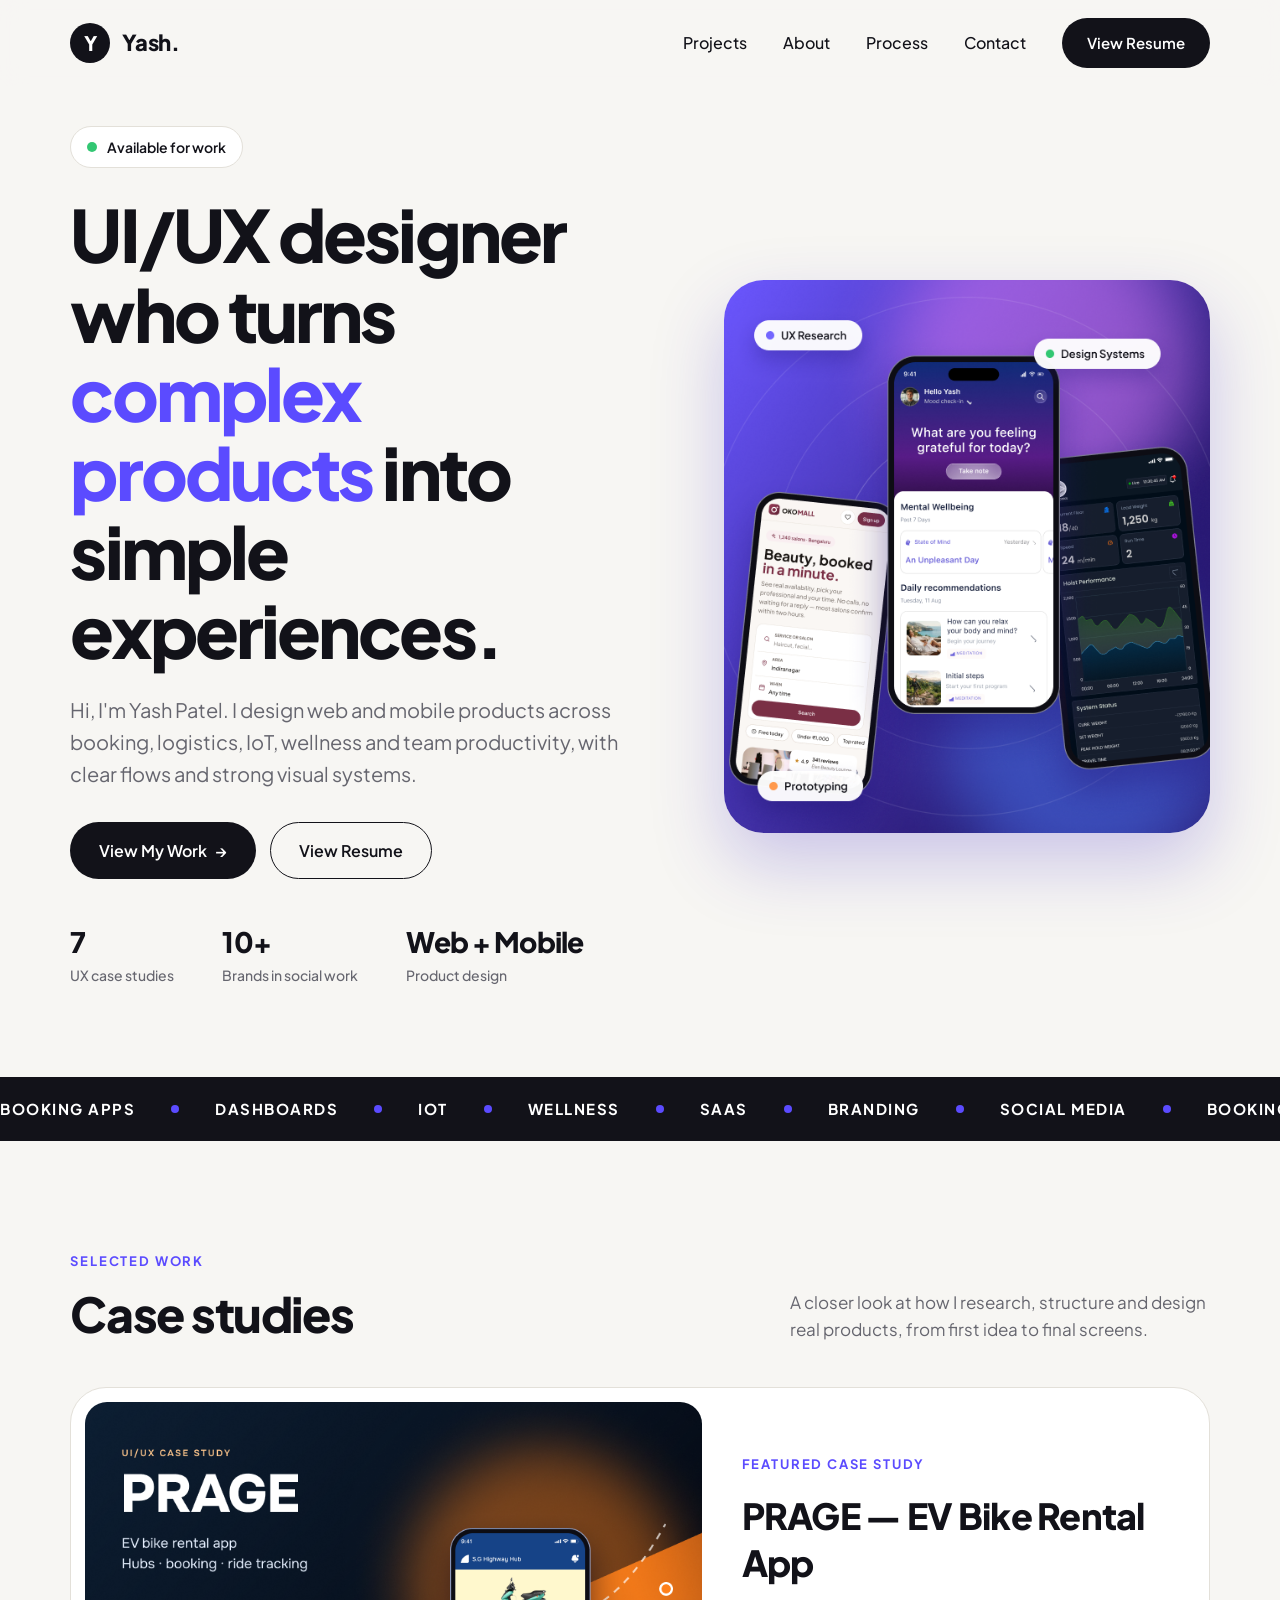
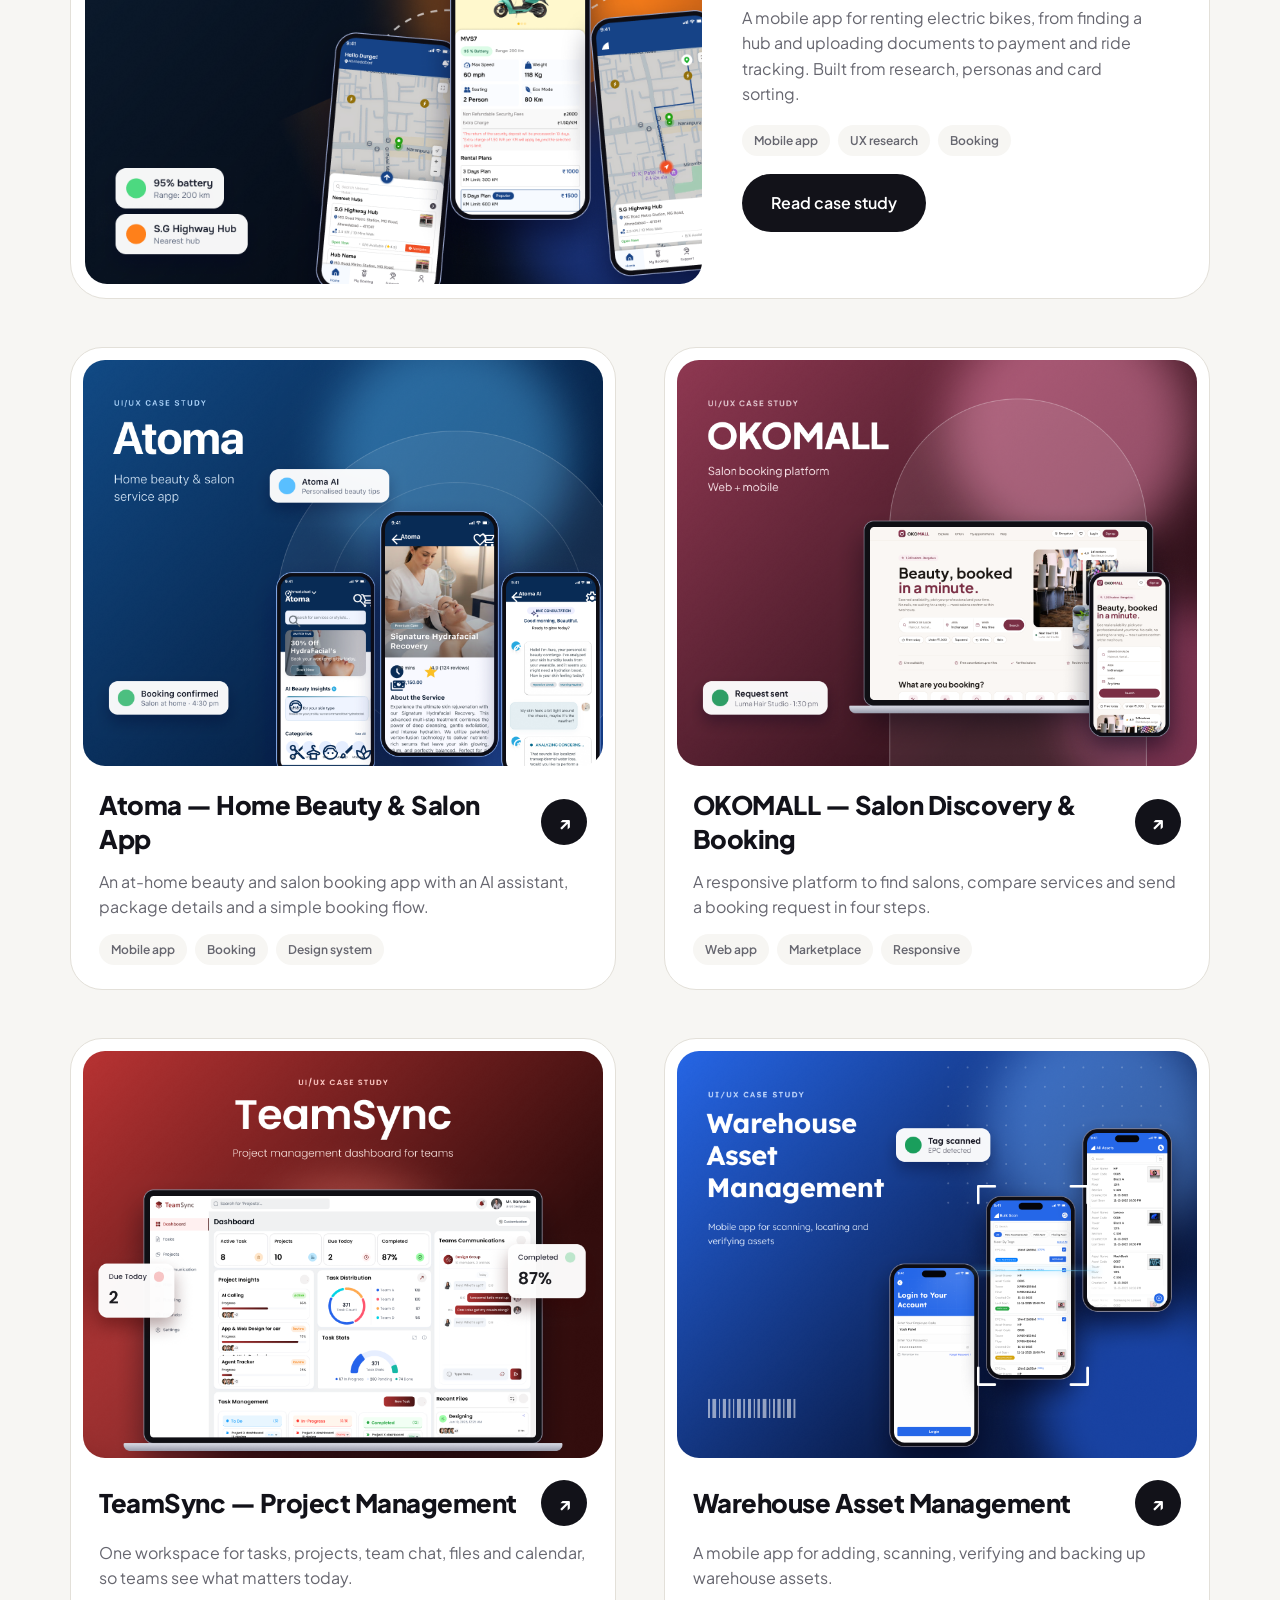
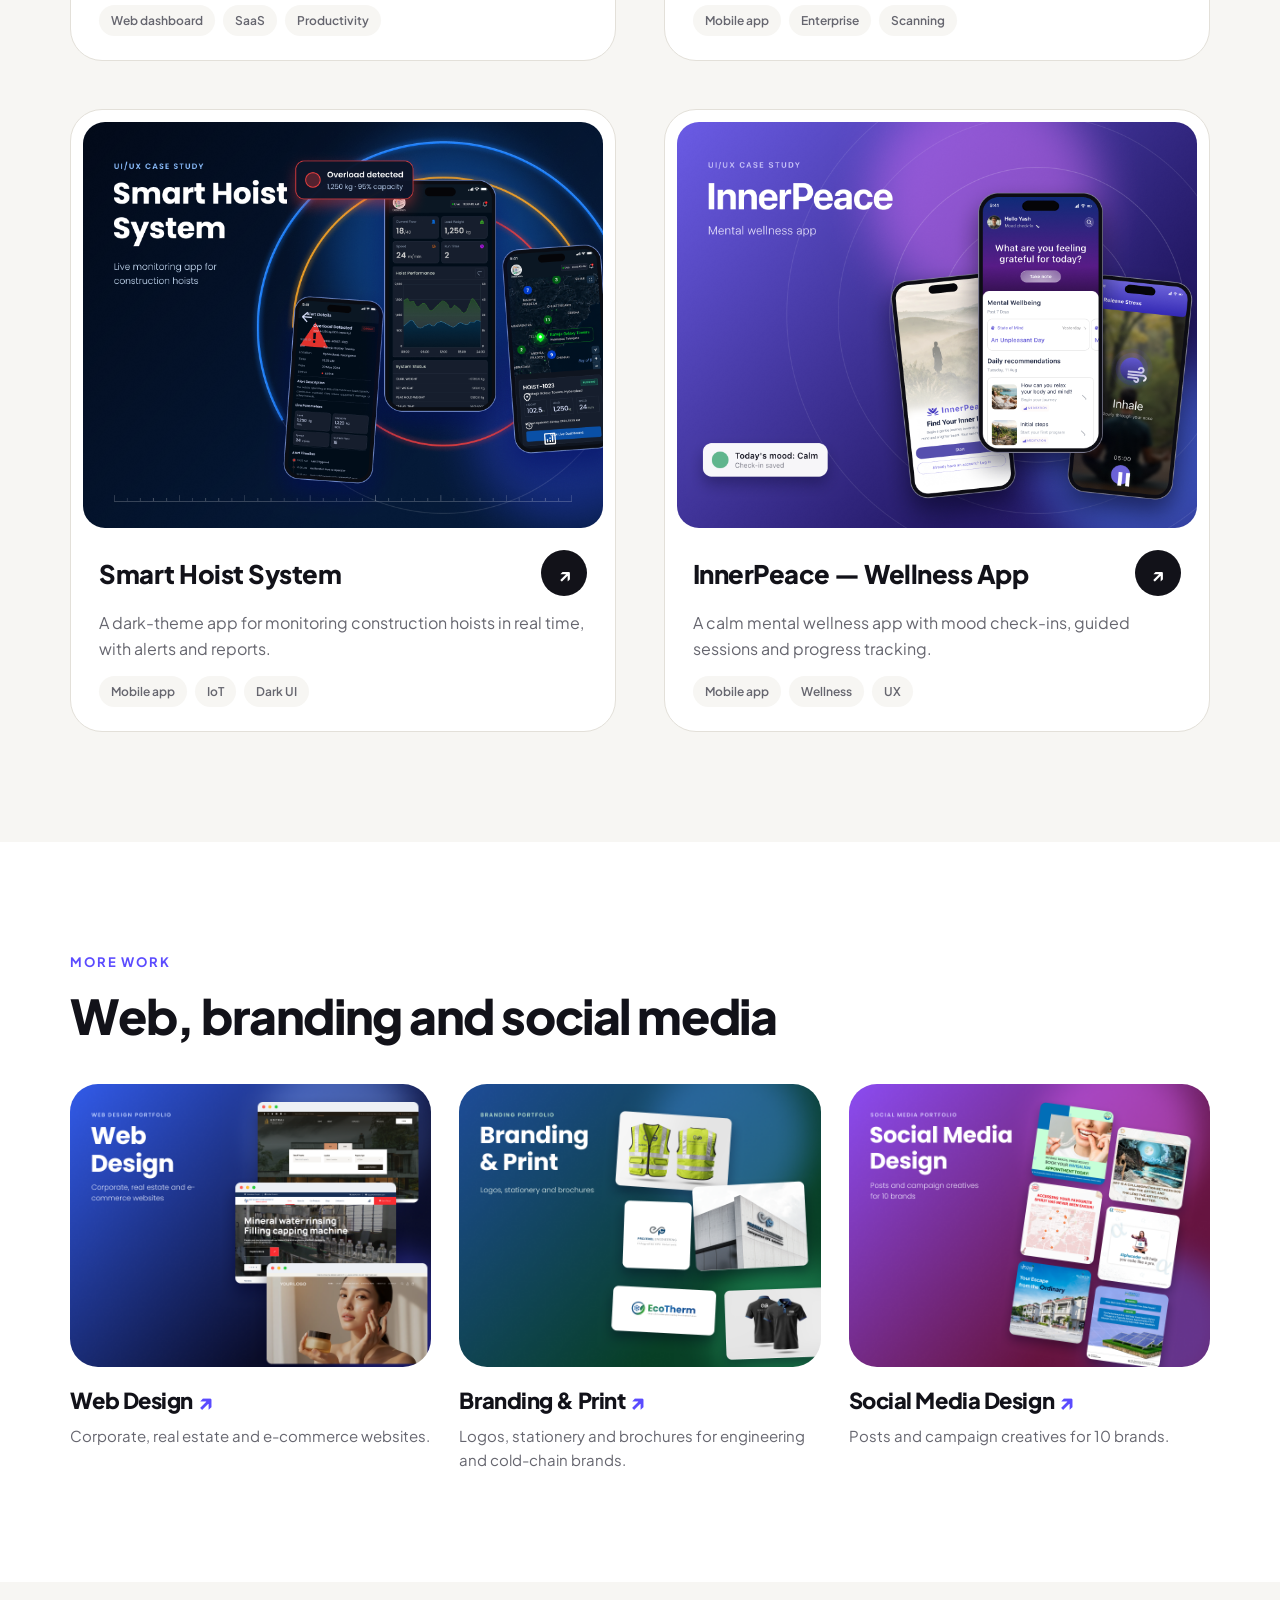
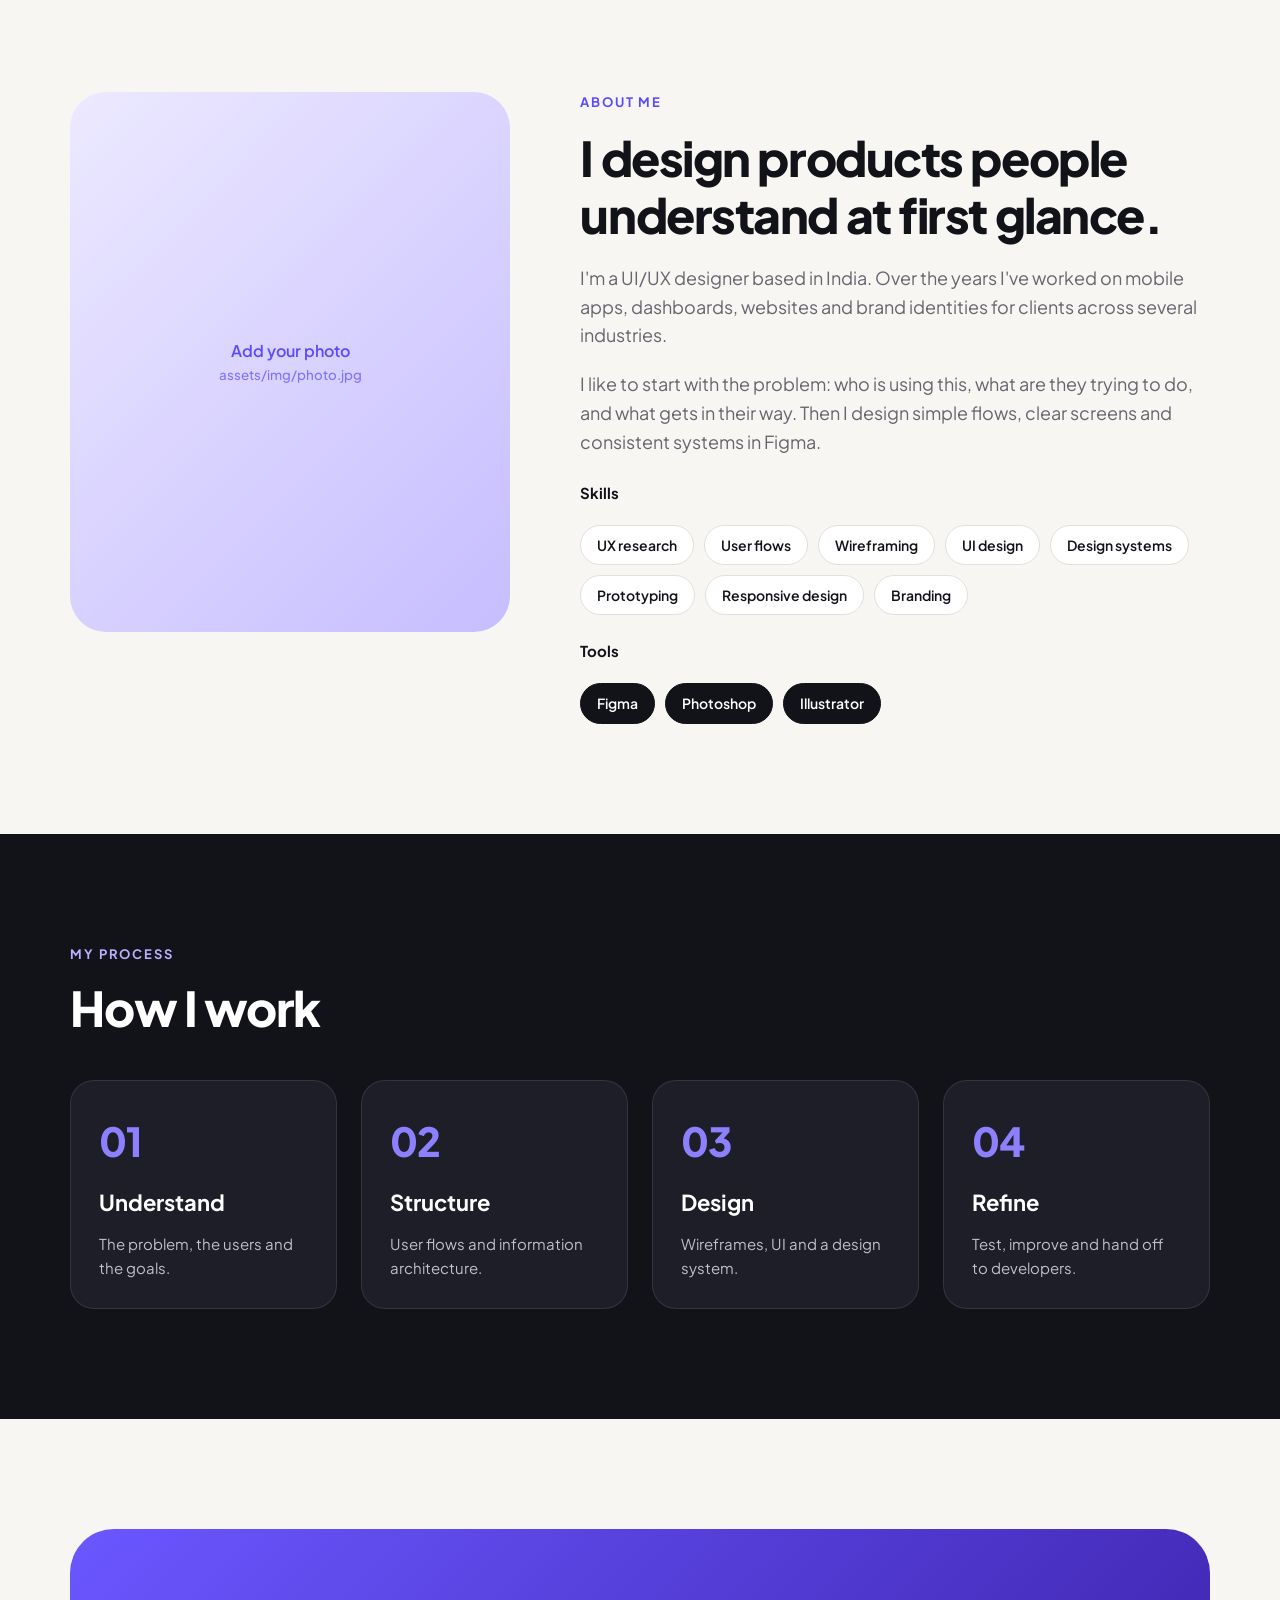
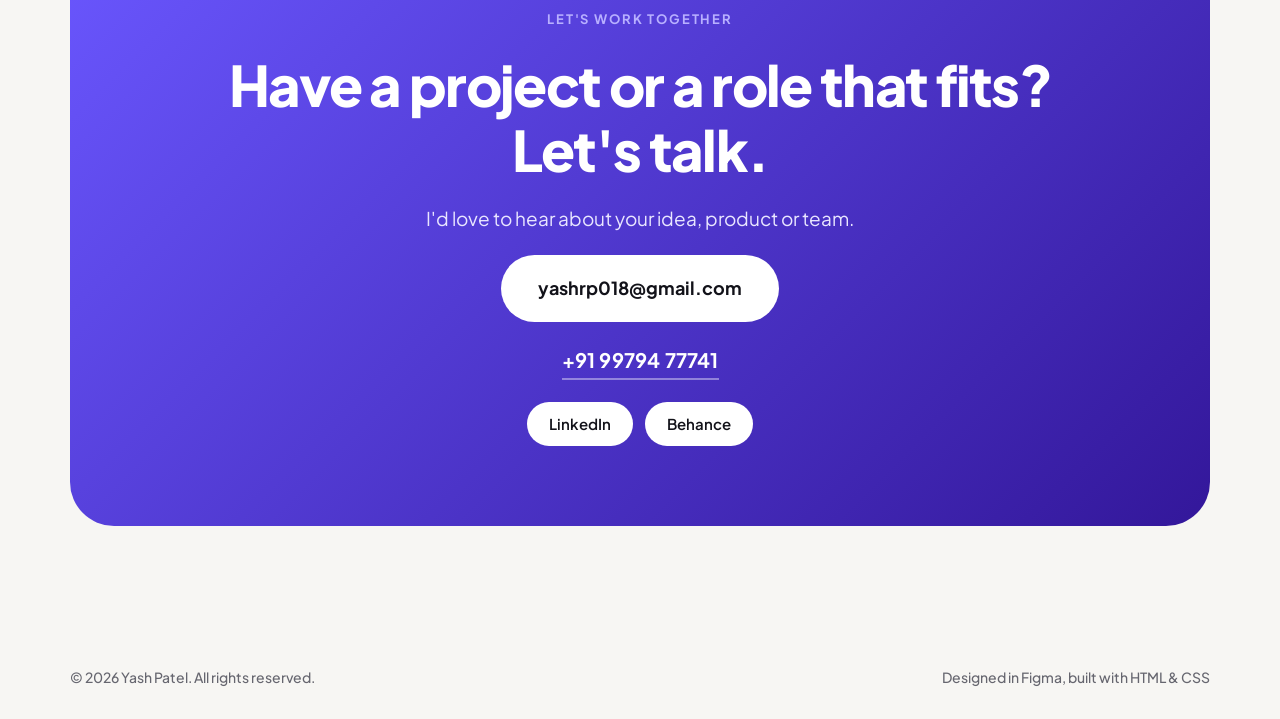
==== commit 4271979e: "Add resume PDF, contact details and Behance/LinkedIn links Co-Authored-By: Claude Sonnet 5.5 <norepl" ====
--- a/index.html
+++ b/index.html
@@ -3,13 +3,13 @@
 <head>
   <meta charset="utf-8">
   <meta name="viewport" content="width=device-width, initial-scale=1">
-  <title>Yash — UI/UX Designer Portfolio</title>
+  <title>Yash Patel — UI/UX Designer Portfolio</title>
   <meta name="description" content="UI/UX designer who turns complex products into simple experiences. Case studies in booking apps, dashboards, IoT, wellness, branding and social media.">
   <meta name="theme-color" content="#f7f6f3">
 
   <!-- TODO: replace https://your-site-url with your live URL after deploying -->
   <meta property="og:type" content="website">
-  <meta property="og:title" content="Yash — UI/UX Designer Portfolio">
+  <meta property="og:title" content="Yash Patel — UI/UX Designer Portfolio">
   <meta property="og:description" content="UI/UX designer who turns complex products into simple experiences.">
   <meta property="og:image" content="assets/img/hero-visual.png">
 
@@ -25,7 +25,7 @@
 
   <header class="site-header" id="top">
     <div class="container nav">
-      <a class="logo" href="#top" aria-label="Yash — home">
+      <a class="logo" href="#top" aria-label="Yash Patel — home">
         <span class="logo-mark">Y</span>
         <span class="logo-text">Yash.</span>
       </a>
@@ -50,7 +50,7 @@
       <div class="hero-copy">
         <p class="availability"><span class="dot"></span> Available for work</p>
         <h1>UI/UX designer who turns <span class="accent">complex products</span> into simple experiences.</h1>
-        <p class="lead">Hi, I'm Yash. I design web and mobile products across booking, logistics, IoT, wellness and team productivity, with clear flows and strong visual systems.</p>
+        <p class="lead">Hi, I'm Yash Patel. I design web and mobile products across booking, logistics, IoT, wellness and team productivity, with clear flows and strong visual systems.</p>
         <div class="hero-actions">
           <a class="btn btn-dark" href="#projects">View My Work <span aria-hidden="true">→</span></a>
           <a class="btn btn-outline" href="resume.html">View Resume</a>
@@ -186,7 +186,7 @@
     <section class="section container about" id="about">
       <div class="about-photo reveal">
         <!-- TODO: add your photo at assets/img/photo.jpg (4:5 ratio works best). If missing, the placeholder shows. -->
-        <img src="assets/img/photo.jpg" width="440" height="540" loading="lazy" alt="Portrait of Yash" onerror="this.remove()">
+        <img src="assets/img/photo.jpg" width="440" height="540" loading="lazy" alt="Portrait of Yash Patel" onerror="this.remove()">
         <span class="photo-ph">Add your photo<br><small>assets/img/photo.jpg</small></span>
       </div>
       <div class="about-copy reveal">
@@ -223,19 +223,18 @@
         <p class="eyebrow light">Let's work together</p>
         <h2>Have a project or a role that fits? Let's talk.</h2>
         <p>I'd love to hear about your idea, product or team.</p>
-        <!-- TODO: replace with your real email and social links -->
-        <a class="btn btn-light big" href="mailto:hello@yourname.com">hello@yourname.com</a>
+        <a class="btn btn-light big" href="mailto:yashrp018@gmail.com">yashrp018@gmail.com</a>
+        <a class="contact-phone" href="tel:+919979477741">+91 99794 77741</a>
         <ul class="socials">
-          <li><a href="#" target="_blank" rel="noopener">LinkedIn</a></li>
-          <li><a href="#" target="_blank" rel="noopener">Behance</a></li>
-          <li><a href="#" target="_blank" rel="noopener">Dribbble</a></li>
+          <li><a href="https://www.linkedin.com/in/yash-patel99794/" target="_blank" rel="noopener">LinkedIn</a></li>
+          <li><a href="https://www.behance.net/yashp11" target="_blank" rel="noopener">Behance</a></li>
         </ul>
       </div>
     </section>
   </main>
 
   <footer class="site-footer container">
-    <p>© <span id="year">2026</span> Yash. All rights reserved.</p>
+    <p>© <span id="year">2026</span> Yash Patel. All rights reserved.</p>
     <p>Designed in Figma, built with HTML &amp; CSS</p>
   </footer>
 
--- a/styles.css
+++ b/styles.css
@@ -278,3 +278,6 @@
   .process-list li { padding: 18px; gap: 16px; }
   .resume-viewer { height: 70vh; }
 }
+
+.contact-phone { font-size: 20px; font-weight: 700; color: #fff; letter-spacing: .01em; border-bottom: 2px solid rgba(255, 255, 255, .4); padding-bottom: 2px; }
+.contact-phone:hover { border-color: #fff; }
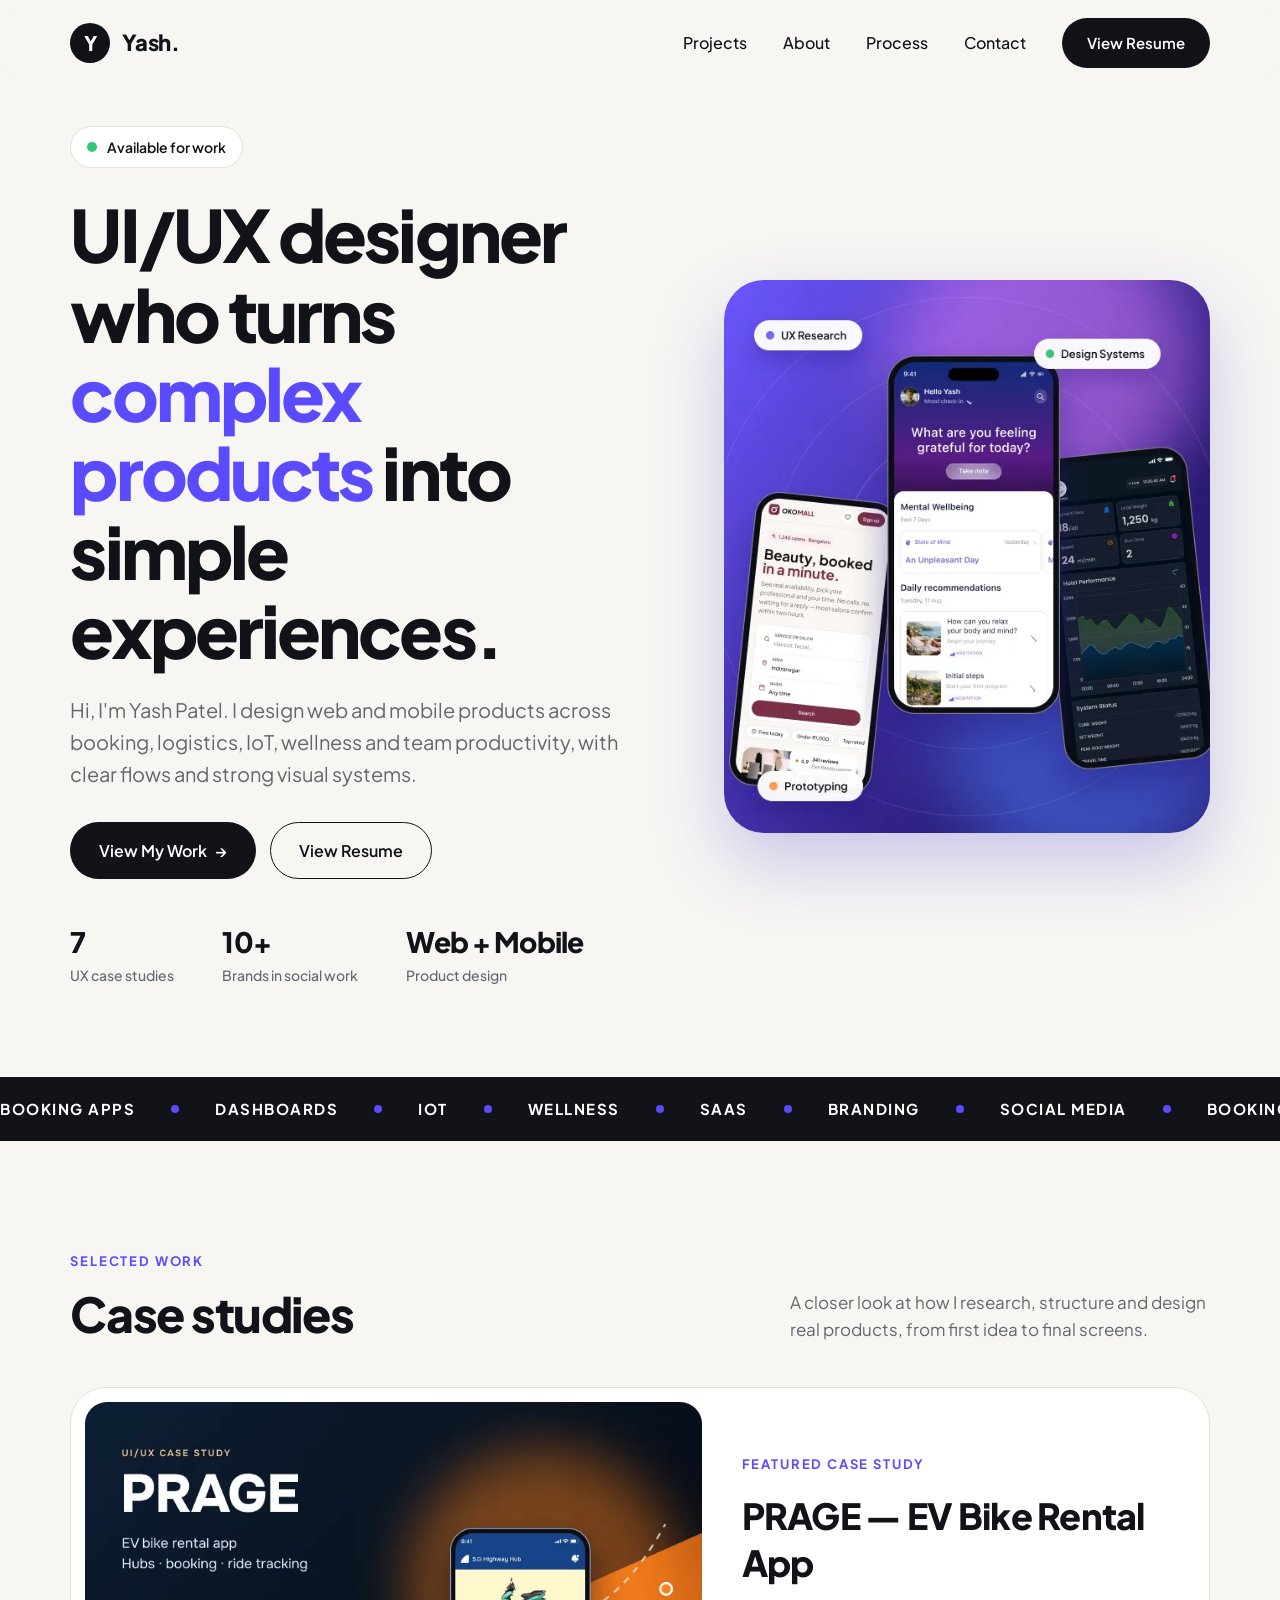
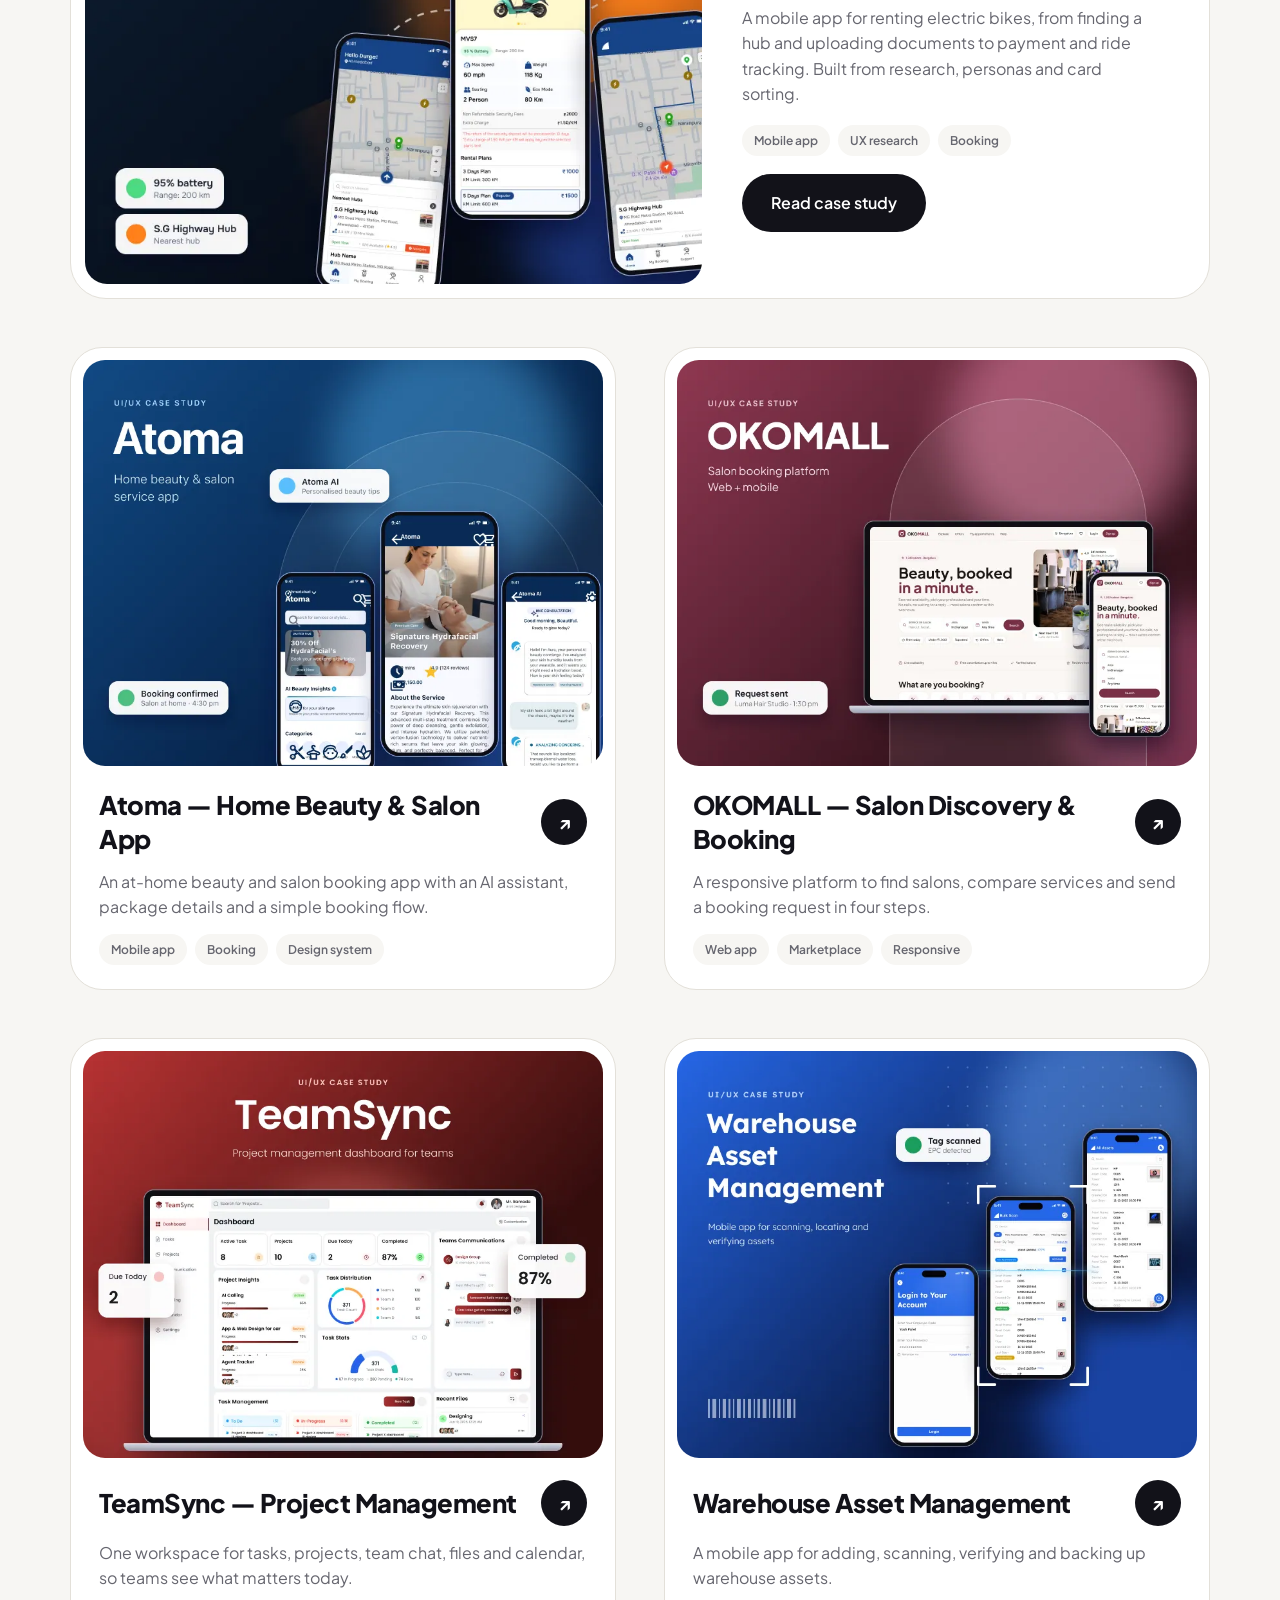
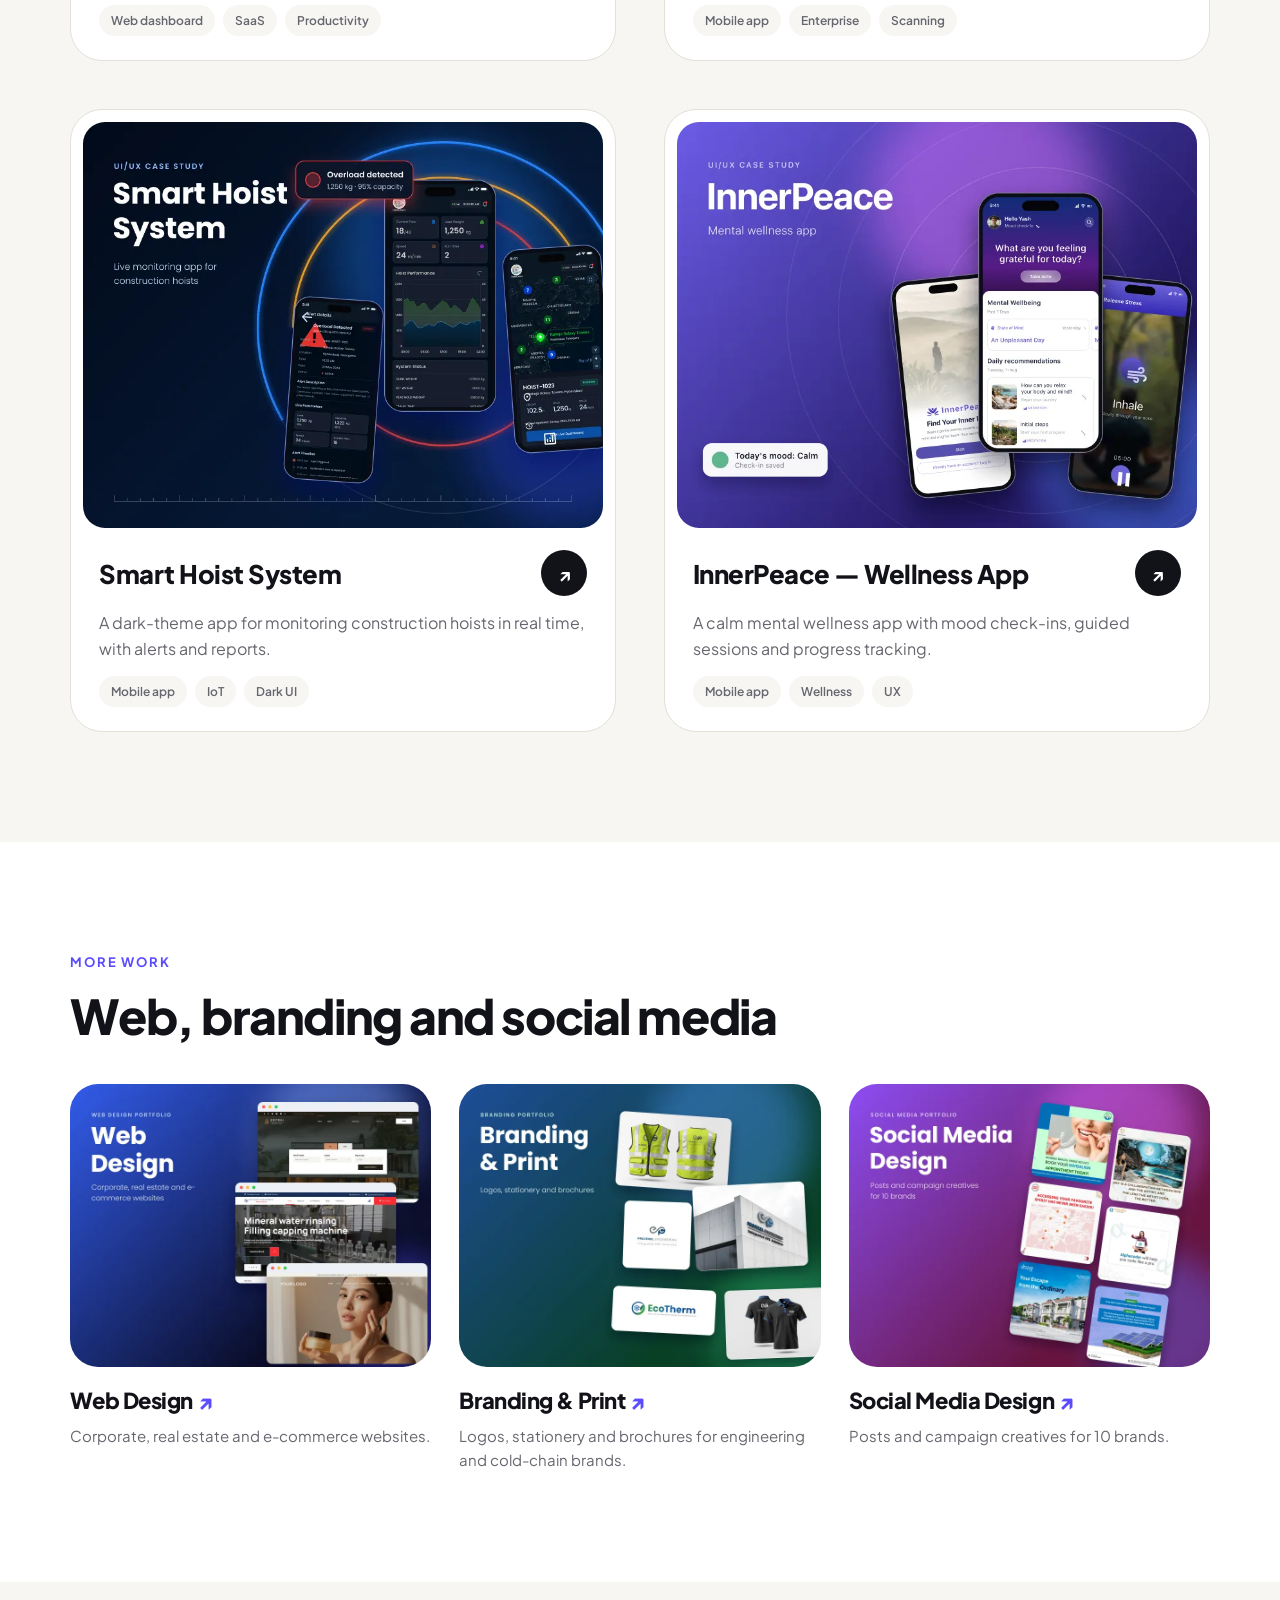
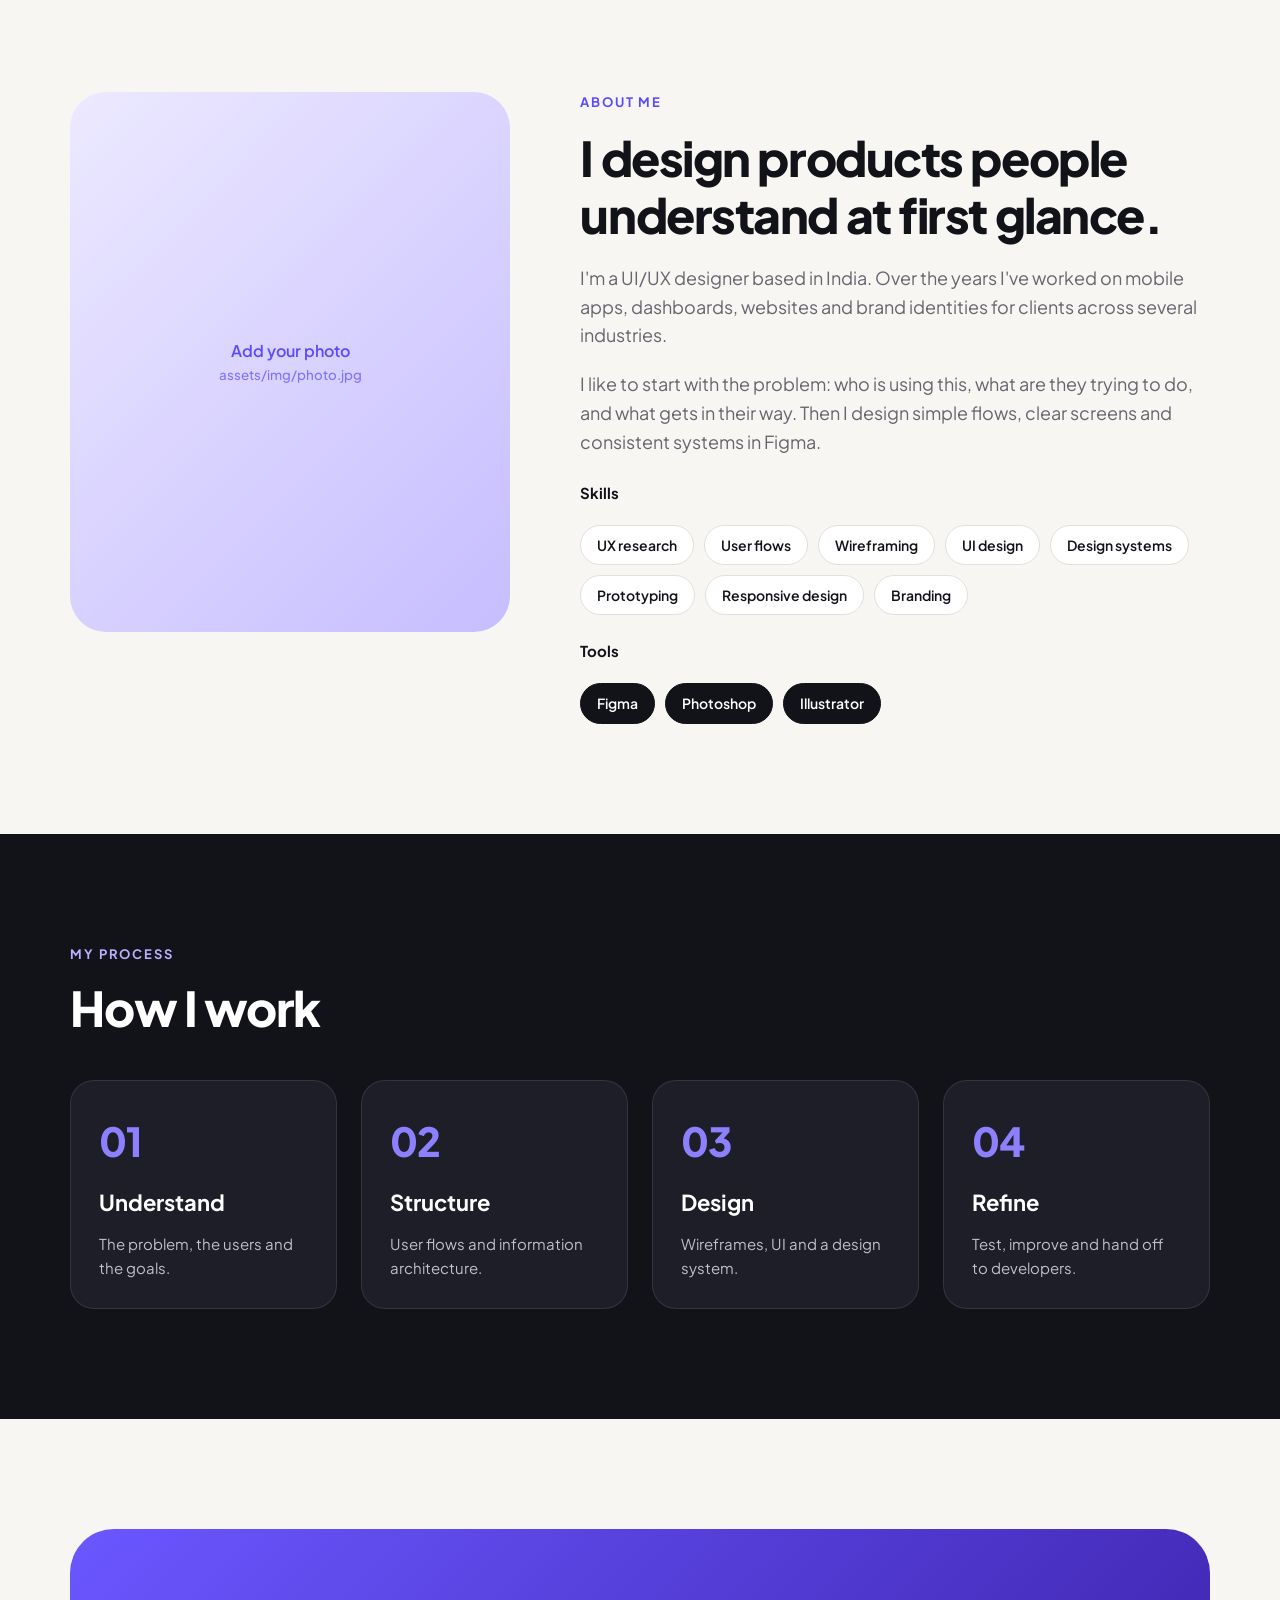
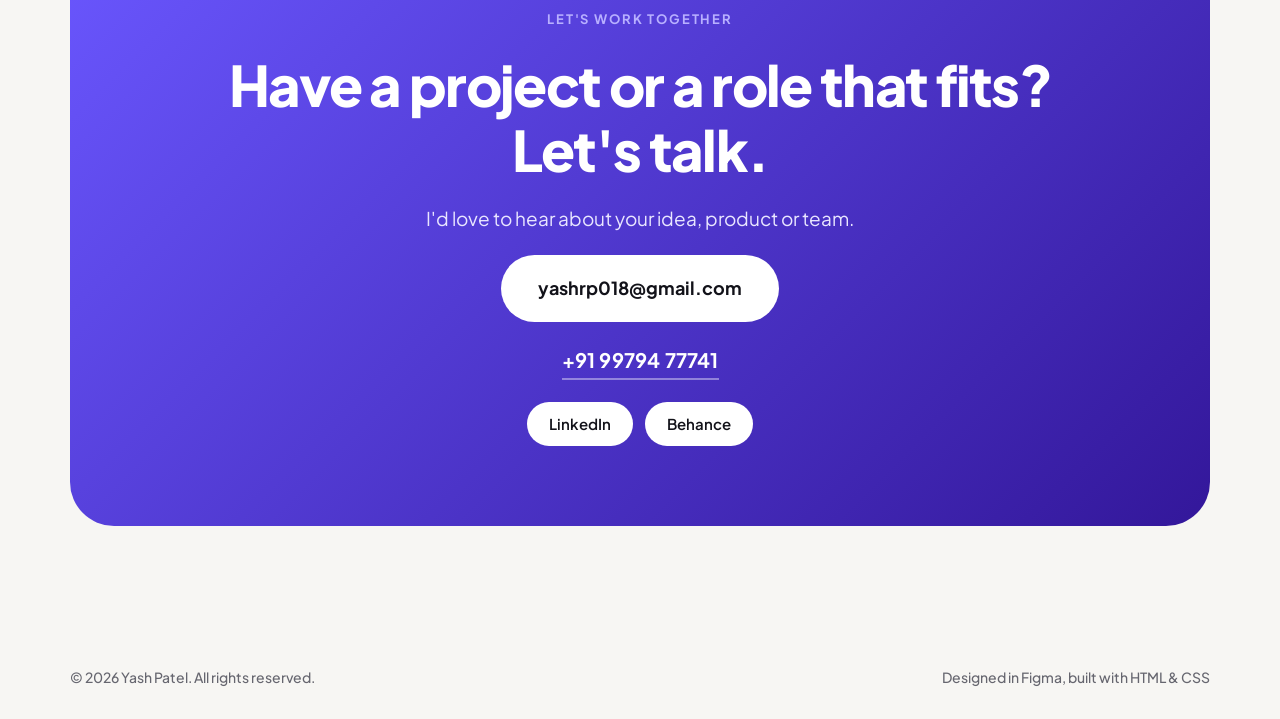
==== commit c10fbabe: "Speed up site: compress images to WebP, add image sizes and preload hero Co-Authored-By: Claude Sonn" ====
--- a/index.html
+++ b/index.html
@@ -11,9 +11,10 @@
   <meta property="og:type" content="website">
   <meta property="og:title" content="Yash Patel — UI/UX Designer Portfolio">
   <meta property="og:description" content="UI/UX designer who turns complex products into simple experiences.">
-  <meta property="og:image" content="assets/img/hero-visual.png">
+  <meta property="og:image" content="assets/img/og-image.jpg">
 
   <link rel="icon" href="favicon.svg" type="image/svg+xml">
+  <link rel="preload" as="image" href="assets/img/hero-visual.webp" type="image/webp" fetchpriority="high">
   <link rel="preconnect" href="https://fonts.googleapis.com">
   <link rel="preconnect" href="https://fonts.gstatic.com" crossorigin>
   <link href="https://fonts.googleapis.com/css2?family=Plus+Jakarta+Sans:wght@400;500;600;700;800&display=swap" rel="stylesheet">
@@ -63,7 +64,7 @@
       </div>
 
       <div class="hero-visual">
-        <img src="assets/img/hero-visual.png" width="580" height="660" alt="Mobile app screens from my case studies: a salon booking app, a wellness app and an IoT monitoring dashboard">
+        <img src="assets/img/hero-visual.webp" fetchpriority="high" width="580" height="660" alt="Mobile app screens from my case studies: a salon booking app, a wellness app and an IoT monitoring dashboard" decoding="async">
       </div>
     </section>
 
@@ -88,7 +89,7 @@
       <!-- Behance links go on each project page (projects/*.html), search for TODO there -->
       <article class="card featured reveal">
         <a class="card-media" href="projects/prage.html" aria-label="PRAGE case study">
-          <img src="assets/img/prage.png" width="808" height="632" loading="lazy" alt="PRAGE EV bike rental app: hub list, vehicle detail and navigation screens">
+          <img src="assets/img/prage.webp" width="808" height="632" loading="lazy" alt="PRAGE EV bike rental app: hub list, vehicle detail and navigation screens" decoding="async">
         </a>
         <div class="card-body">
           <p class="eyebrow">Featured case study</p>
@@ -101,7 +102,7 @@
 
       <div class="grid">
         <article class="card reveal">
-          <a class="card-media" href="projects/atoma.html" aria-label="Atoma case study"><img src="assets/img/atoma.png" width="808" height="632" loading="lazy" alt="Atoma home beauty and salon app: home, service detail and AI assistant screens"></a>
+          <a class="card-media" href="projects/atoma.html" aria-label="Atoma case study"><img src="assets/img/atoma.webp" width="808" height="632" loading="lazy" alt="Atoma home beauty and salon app: home, service detail and AI assistant screens" decoding="async"></a>
           <div class="card-body">
             <div class="card-title"><h3>Atoma — Home Beauty &amp; Salon App</h3><a class="arrow" href="projects/atoma.html" aria-label="Open Atoma case study">↗</a></div>
             <p>An at-home beauty and salon booking app with an AI assistant, package details and a simple booking flow.</p>
@@ -110,7 +111,7 @@
         </article>
 
         <article class="card reveal">
-          <a class="card-media" href="projects/okomall.html" aria-label="OKOMALL case study"><img src="assets/img/okomall.png" width="808" height="632" loading="lazy" alt="OKOMALL salon booking platform shown on a laptop and a phone"></a>
+          <a class="card-media" href="projects/okomall.html" aria-label="OKOMALL case study"><img src="assets/img/okomall.webp" width="808" height="632" loading="lazy" alt="OKOMALL salon booking platform shown on a laptop and a phone" decoding="async"></a>
           <div class="card-body">
             <div class="card-title"><h3>OKOMALL — Salon Discovery &amp; Booking</h3><a class="arrow" href="projects/okomall.html" aria-label="Open OKOMALL case study">↗</a></div>
             <p>A responsive platform to find salons, compare services and send a booking request in four steps.</p>
@@ -119,7 +120,7 @@
         </article>
 
         <article class="card reveal">
-          <a class="card-media" href="projects/teamsync.html" aria-label="TeamSync case study"><img src="assets/img/teamsync.png" width="808" height="632" loading="lazy" alt="TeamSync project management dashboard on a laptop"></a>
+          <a class="card-media" href="projects/teamsync.html" aria-label="TeamSync case study"><img src="assets/img/teamsync.webp" width="808" height="632" loading="lazy" alt="TeamSync project management dashboard on a laptop" decoding="async"></a>
           <div class="card-body">
             <div class="card-title"><h3>TeamSync — Project Management</h3><a class="arrow" href="projects/teamsync.html" aria-label="Open TeamSync case study">↗</a></div>
             <p>One workspace for tasks, projects, team chat, files and calendar, so teams see what matters today.</p>
@@ -128,7 +129,7 @@
         </article>
 
         <article class="card reveal">
-          <a class="card-media" href="projects/warehouse-asset-management.html" aria-label="Warehouse Asset Management case study"><img src="assets/img/basf-warehouse.png" width="808" height="632" loading="lazy" alt="Warehouse asset management mobile app: login, bulk scan and asset list screens"></a>
+          <a class="card-media" href="projects/warehouse-asset-management.html" aria-label="Warehouse Asset Management case study"><img src="assets/img/basf-warehouse.webp" width="808" height="632" loading="lazy" alt="Warehouse asset management mobile app: login, bulk scan and asset list screens" decoding="async"></a>
           <div class="card-body">
             <div class="card-title"><h3>Warehouse Asset Management</h3><a class="arrow" href="projects/warehouse-asset-management.html" aria-label="Open Warehouse Asset Management case study">↗</a></div>
             <p>A mobile app for adding, scanning, verifying and backing up warehouse assets.</p>
@@ -137,7 +138,7 @@
         </article>
 
         <article class="card reveal">
-          <a class="card-media" href="projects/smart-hoist-system.html" aria-label="Smart Hoist System case study"><img src="assets/img/smart-hoist.png" width="808" height="632" loading="lazy" alt="Smart Hoist System dark mobile app: alert details, dashboard and live map screens"></a>
+          <a class="card-media" href="projects/smart-hoist-system.html" aria-label="Smart Hoist System case study"><img src="assets/img/smart-hoist.webp" width="808" height="632" loading="lazy" alt="Smart Hoist System dark mobile app: alert details, dashboard and live map screens" decoding="async"></a>
           <div class="card-body">
             <div class="card-title"><h3>Smart Hoist System</h3><a class="arrow" href="projects/smart-hoist-system.html" aria-label="Open Smart Hoist System case study">↗</a></div>
             <p>A dark-theme app for monitoring construction hoists in real time, with alerts and reports.</p>
@@ -146,7 +147,7 @@
         </article>
 
         <article class="card reveal">
-          <a class="card-media" href="projects/innerpeace.html" aria-label="InnerPeace case study"><img src="assets/img/innerpeace.png" width="808" height="632" loading="lazy" alt="InnerPeace mental wellness app: splash, home and guided session screens"></a>
+          <a class="card-media" href="projects/innerpeace.html" aria-label="InnerPeace case study"><img src="assets/img/innerpeace.webp" width="808" height="632" loading="lazy" alt="InnerPeace mental wellness app: splash, home and guided session screens" decoding="async"></a>
           <div class="card-body">
             <div class="card-title"><h3>InnerPeace — Wellness App</h3><a class="arrow" href="projects/innerpeace.html" aria-label="Open InnerPeace case study">↗</a></div>
             <p>A calm mental wellness app with mood check-ins, guided sessions and progress tracking.</p>
@@ -164,17 +165,17 @@
         <div class="grid-3">
           
           <a class="mini reveal" href="projects/web-design.html">
-            <img src="assets/img/web-design.png" width="808" height="632" loading="lazy" alt="Three website designs shown in browser windows">
+            <img src="assets/img/web-design.webp" width="808" height="632" loading="lazy" alt="Three website designs shown in browser windows" decoding="async">
             <h3>Web Design <span aria-hidden="true">↗</span></h3>
             <p>Corporate, real estate and e-commerce websites.</p>
           </a>
           <a class="mini reveal" href="projects/branding-and-print.html">
-            <img src="assets/img/branding.png" width="808" height="632" loading="lazy" alt="Branding mockups: safety vest, signage, polo shirt and logos">
+            <img src="assets/img/branding.webp" width="808" height="632" loading="lazy" alt="Branding mockups: safety vest, signage, polo shirt and logos" decoding="async">
             <h3>Branding &amp; Print <span aria-hidden="true">↗</span></h3>
             <p>Logos, stationery and brochures for engineering and cold-chain brands.</p>
           </a>
           <a class="mini reveal" href="projects/social-media-design.html">
-            <img src="assets/img/social-media.png" width="808" height="632" loading="lazy" alt="A tilted grid of social media posts for different brands">
+            <img src="assets/img/social-media.webp" width="808" height="632" loading="lazy" alt="A tilted grid of social media posts for different brands" decoding="async">
             <h3>Social Media Design <span aria-hidden="true">↗</span></h3>
             <p>Posts and campaign creatives for 10 brands.</p>
           </a>
--- a/styles.css
+++ b/styles.css
@@ -281,3 +281,4 @@
 
 .contact-phone { font-size: 20px; font-weight: 700; color: #fff; letter-spacing: .01em; border-bottom: 2px solid rgba(255, 255, 255, .4); padding-bottom: 2px; }
 .contact-phone:hover { border-color: #fff; }
+.marquee-track { will-change: transform; }
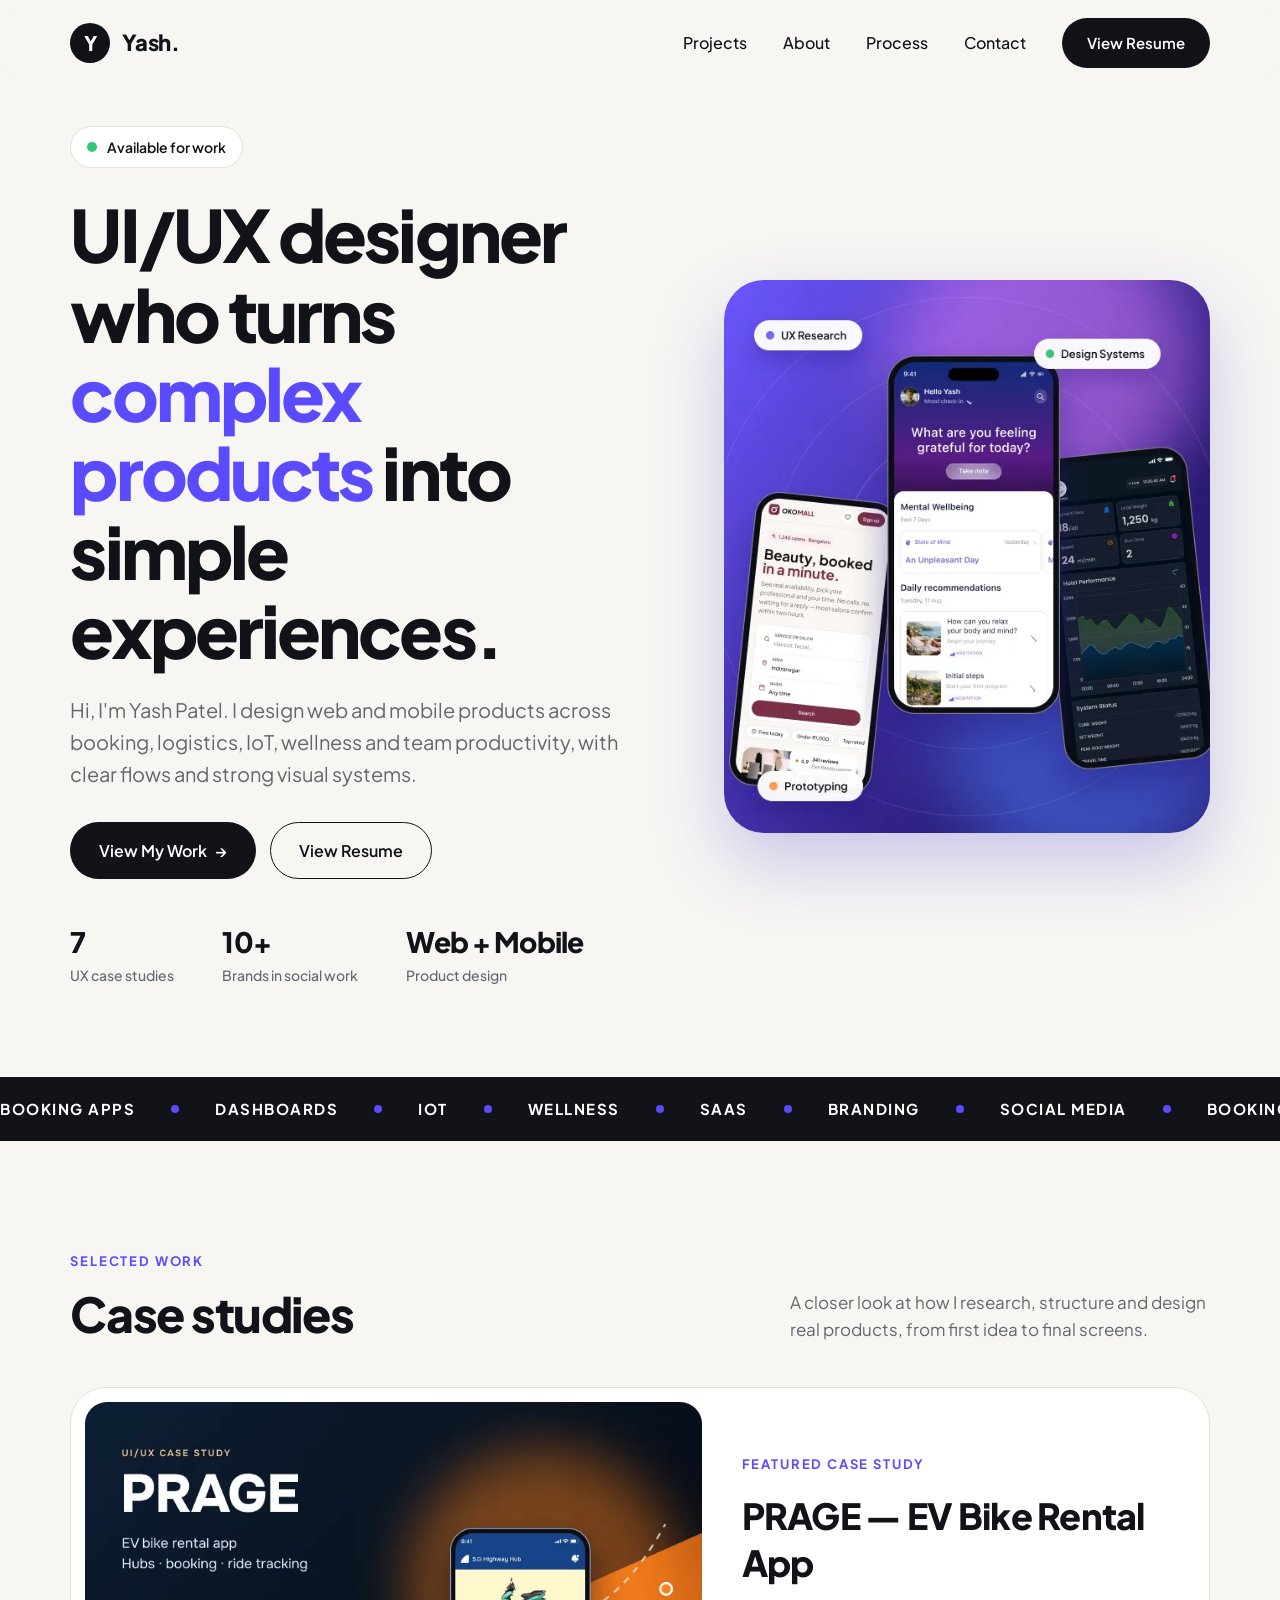
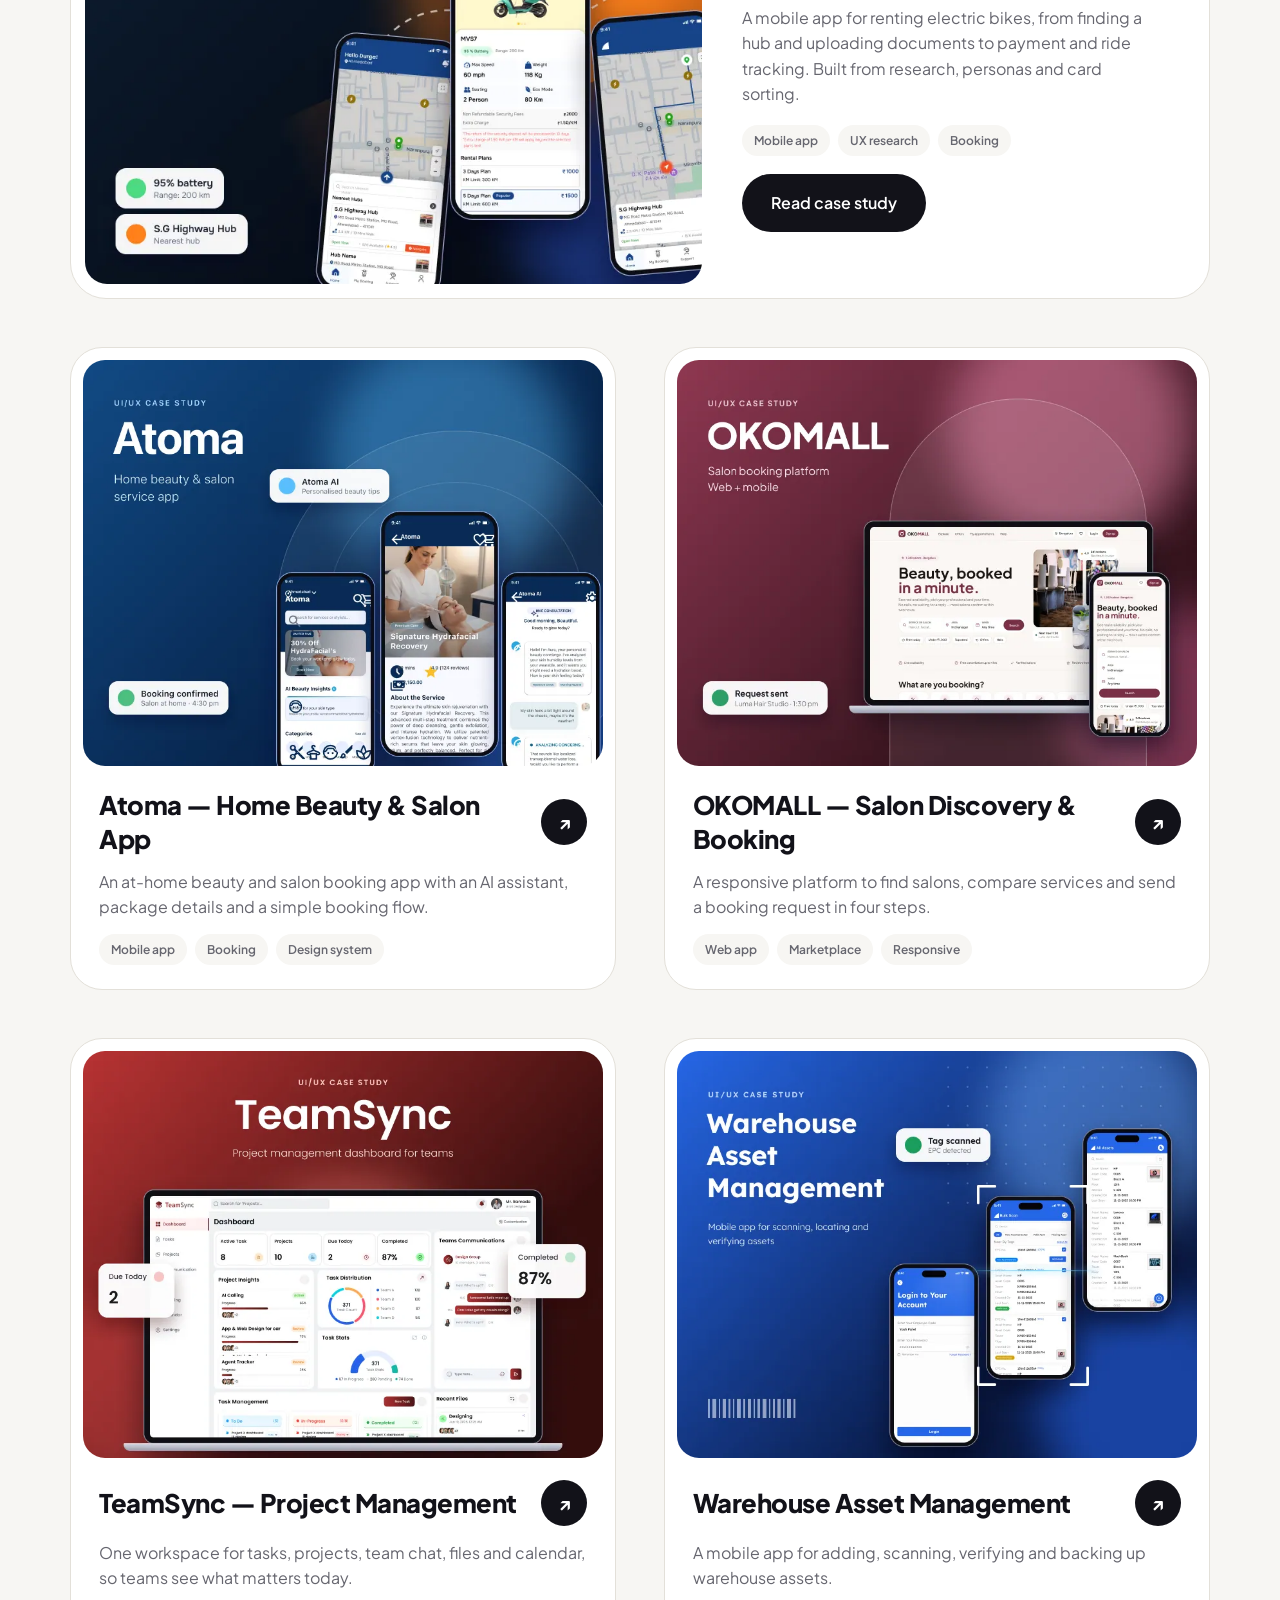
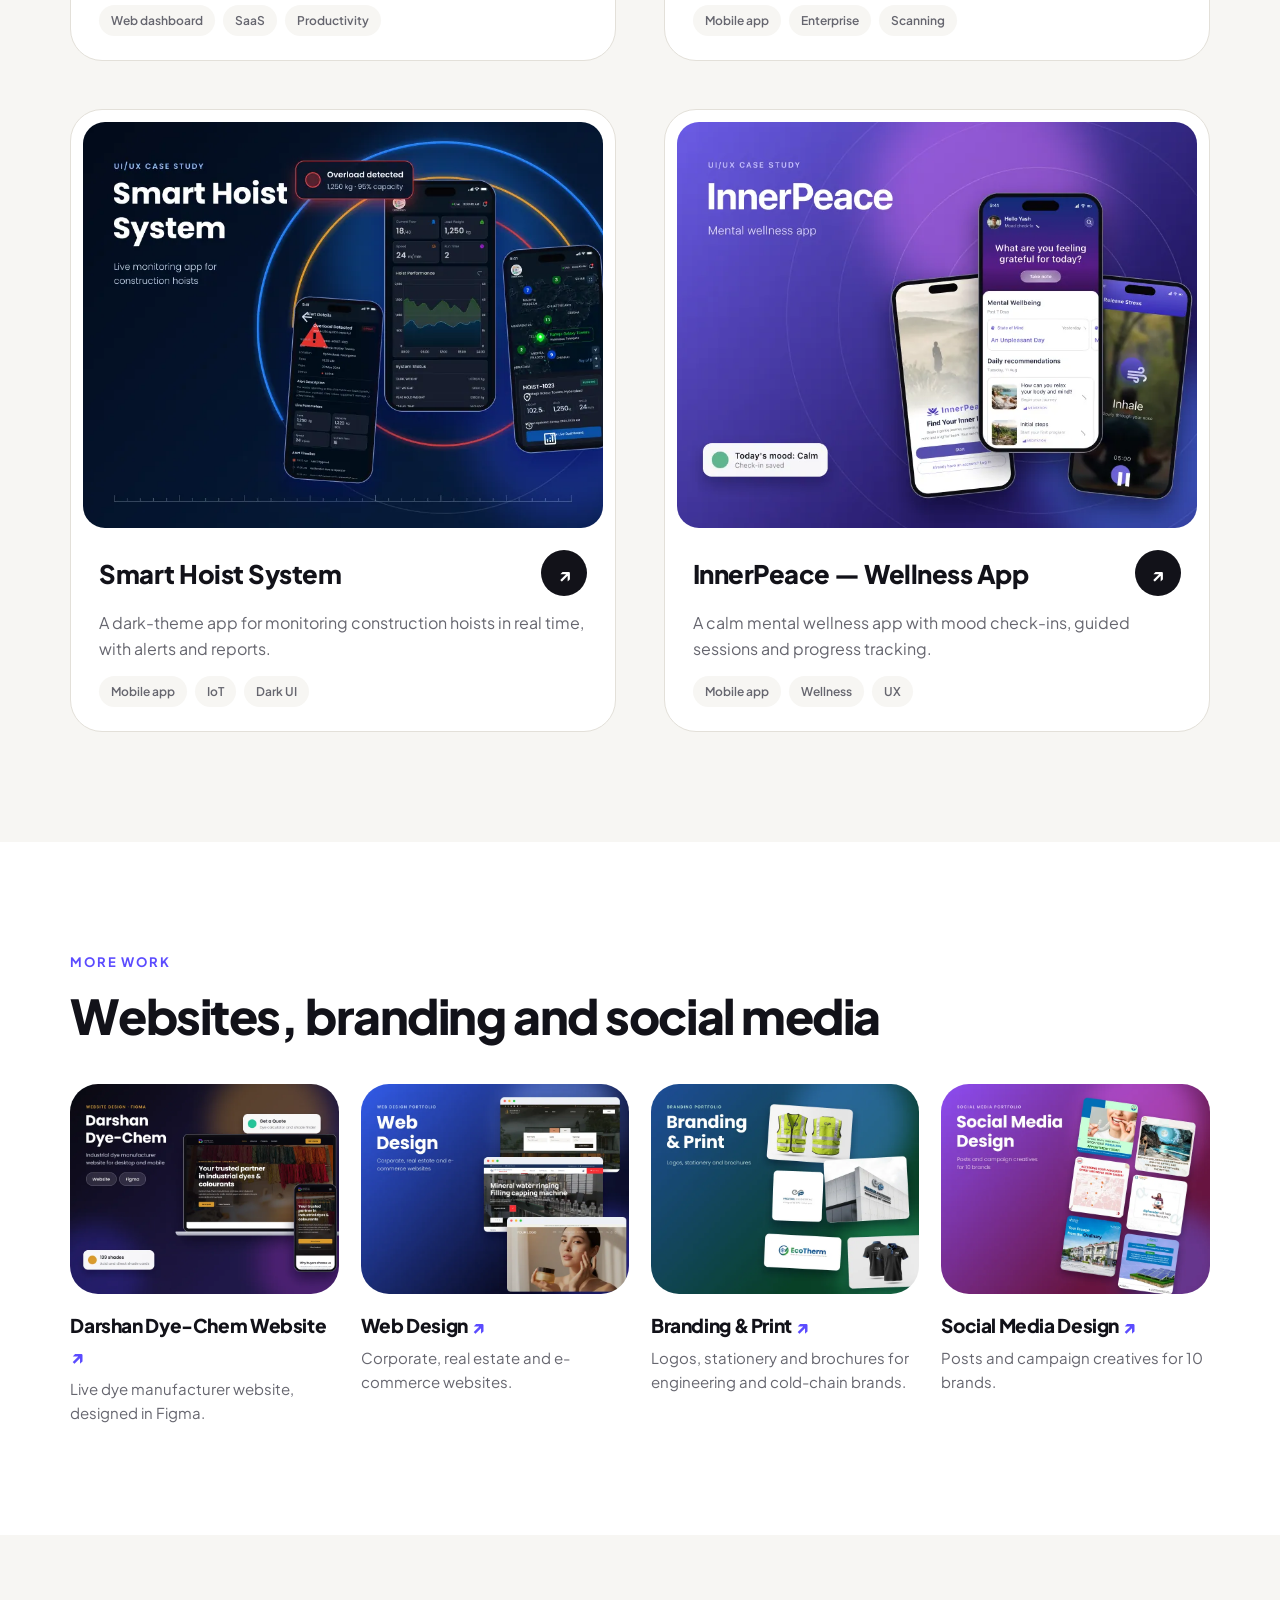
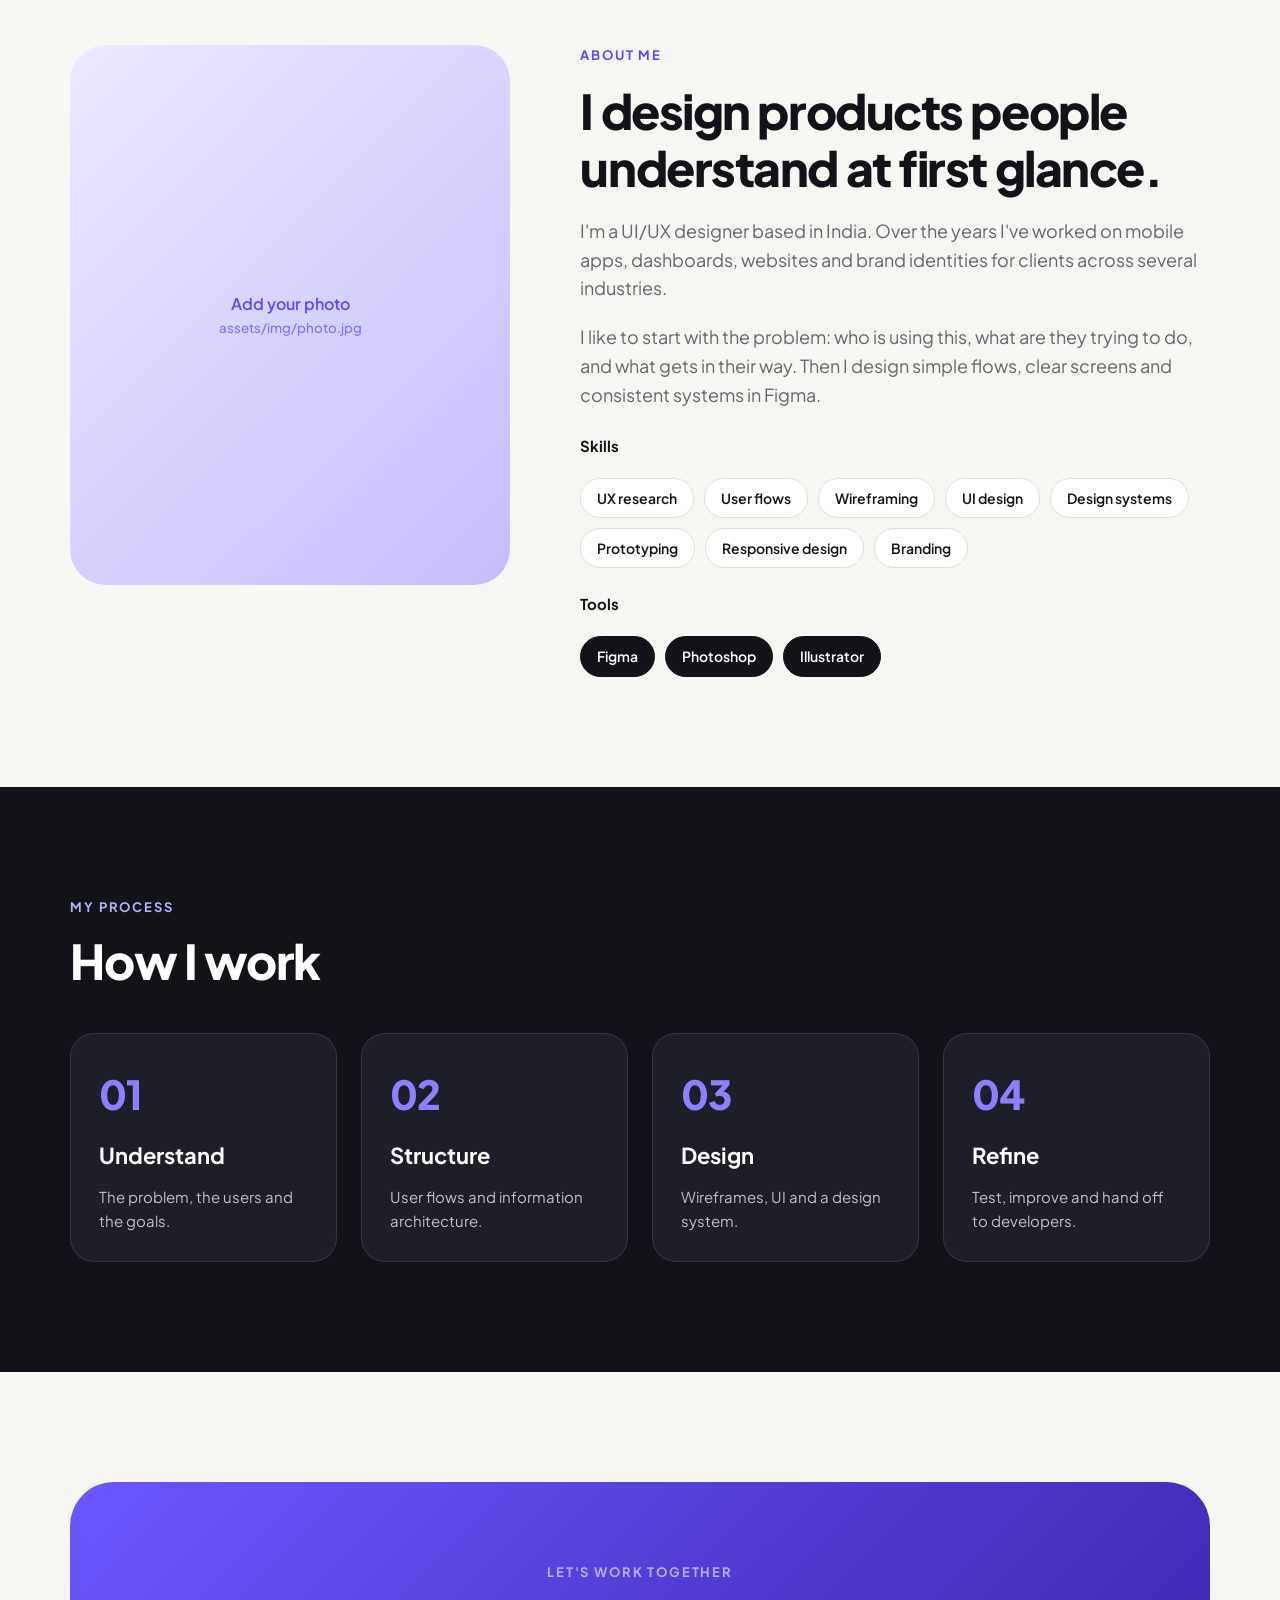
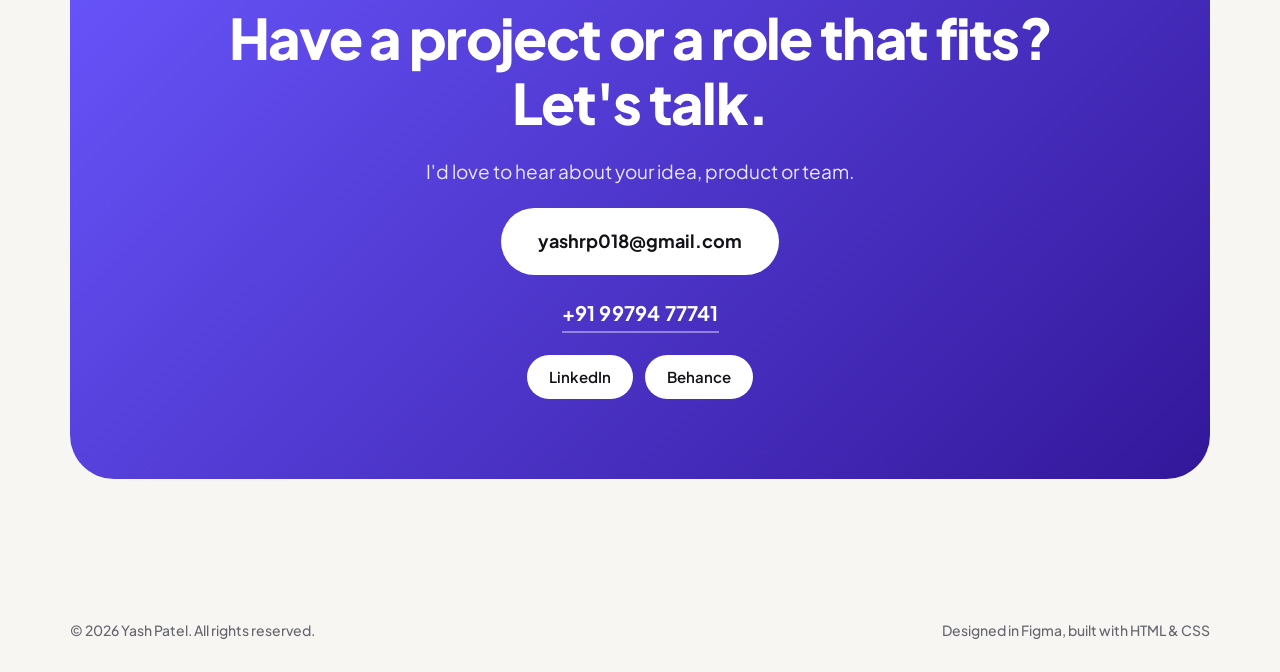
==== commit d35aba4b: "Add Darshan Dye-Chem website project page and Figma link Co-Authored-By: Claude Sonnet 5.5 <noreply@" ====
--- a/index.html
+++ b/index.html
@@ -161,9 +161,14 @@
     <section class="section more" id="more-work">
       <div class="container">
         <p class="eyebrow reveal">More work</p>
-        <h2 class="reveal">Web, branding and social media</h2>
+        <h2 class="reveal">Websites, branding and social media</h2>
         <div class="grid-3">
           
+          <a class="mini reveal" href="projects/darshan-dye-chem.html">
+            <img src="assets/img/darshan-dye-chem.webp" width="808" height="632" loading="lazy" alt="Darshan Dye-Chem website shown on a laptop and a phone" decoding="async">
+            <h3>Darshan Dye-Chem Website <span aria-hidden="true">↗</span></h3>
+            <p>Live dye manufacturer website, designed in Figma.</p>
+          </a>
           <a class="mini reveal" href="projects/web-design.html">
             <img src="assets/img/web-design.webp" width="808" height="632" loading="lazy" alt="Three website designs shown in browser windows" decoding="async">
             <h3>Web Design <span aria-hidden="true">↗</span></h3>
--- a/styles.css
+++ b/styles.css
@@ -282,3 +282,14 @@
 .contact-phone { font-size: 20px; font-weight: 700; color: #fff; letter-spacing: .01em; border-bottom: 2px solid rgba(255, 255, 255, .4); padding-bottom: 2px; }
 .contact-phone:hover { border-color: #fff; }
 .marquee-track { will-change: transform; }
+
+/* ---------- Extra: 4-up More work, CTA row, tall images ---------- */
+.grid-3 { grid-template-columns: repeat(4, 1fr); gap: 22px; }
+.mini h3 { font-size: 19px; }
+.cta-row { display: flex; flex-wrap: wrap; gap: 12px; }
+.fig-cap { margin-top: 10px; font-size: 14px; color: var(--gray); font-weight: 500; }
+.wide-fig.narrow { max-width: 390px; }
+.lightbox.scroll { align-items: flex-start; overflow: auto; cursor: zoom-out; }
+.lightbox.scroll img { max-height: none; margin-inline: auto; }
+@media (max-width: 1000px) { .grid-3 { grid-template-columns: repeat(2, 1fr); } }
+@media (max-width: 760px) { .grid-3 { grid-template-columns: 1fr; } .cta-row .btn { flex: 1 1 100%; } }
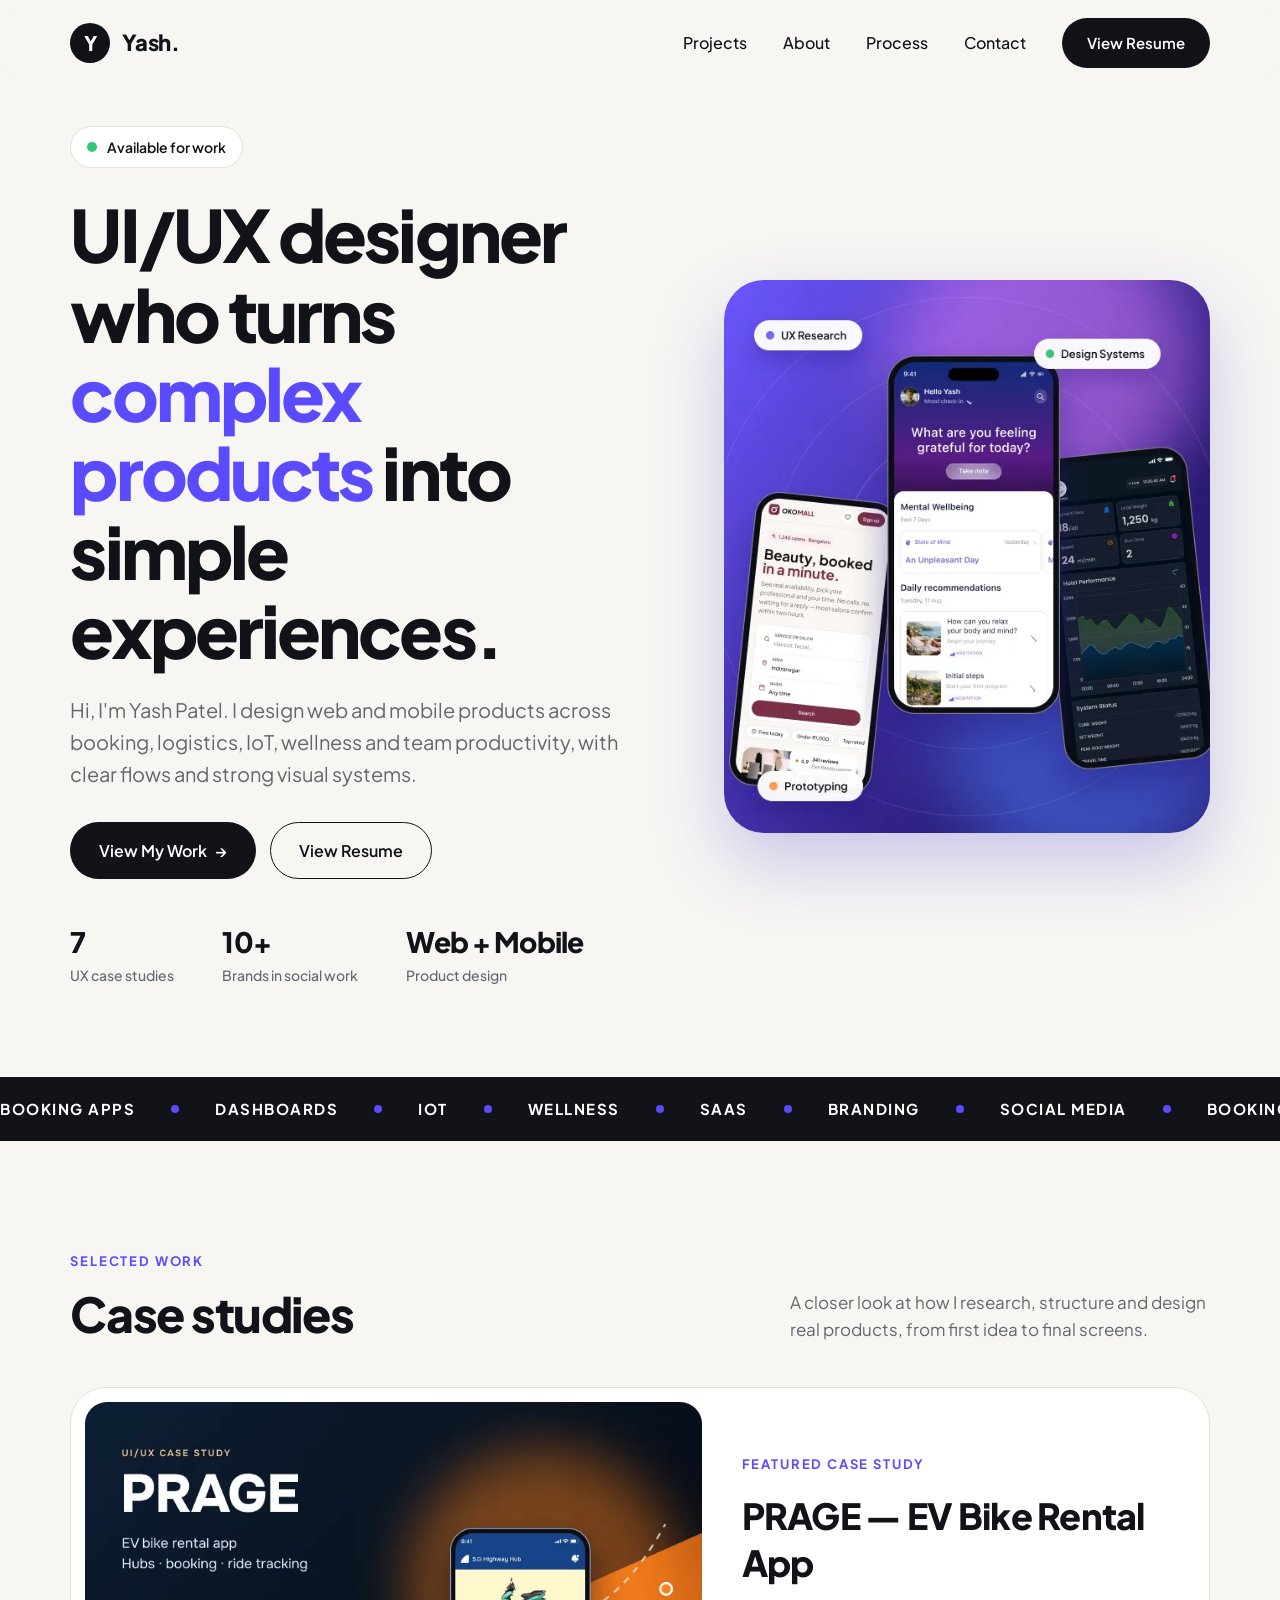
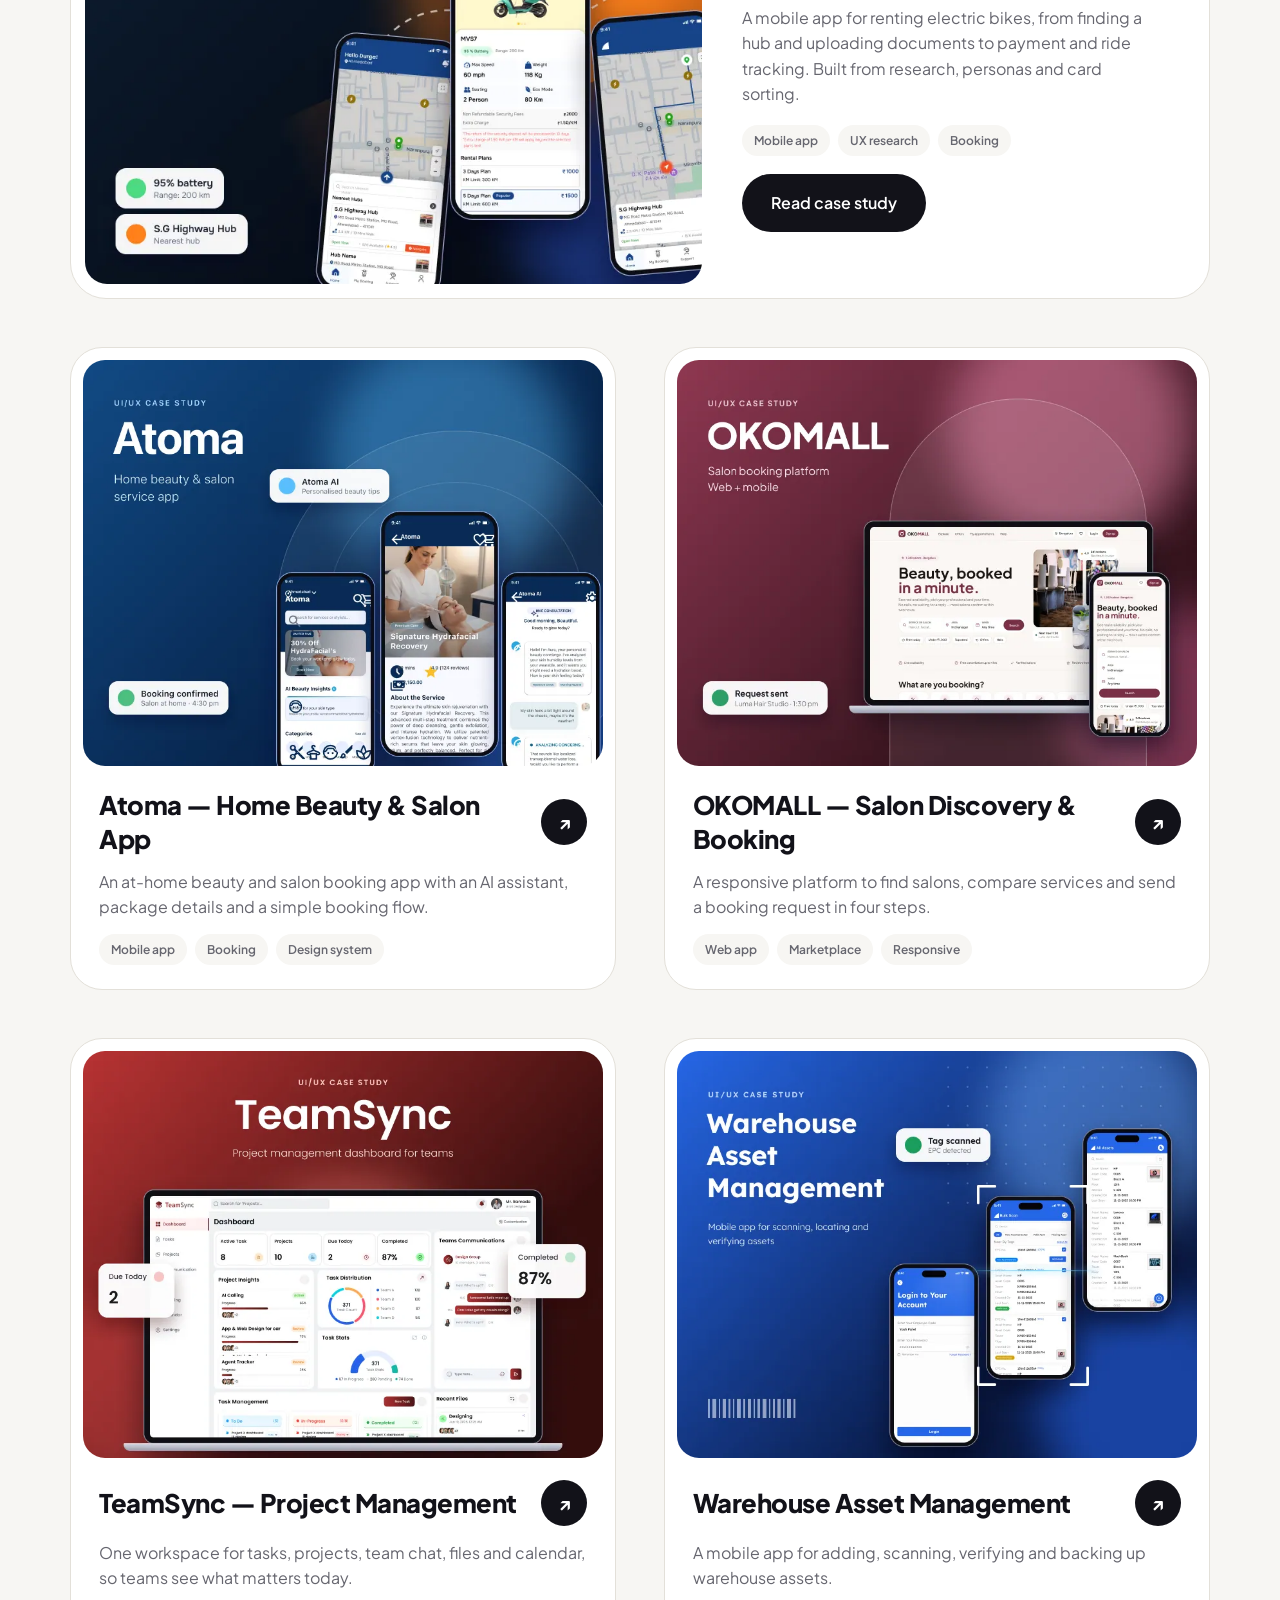
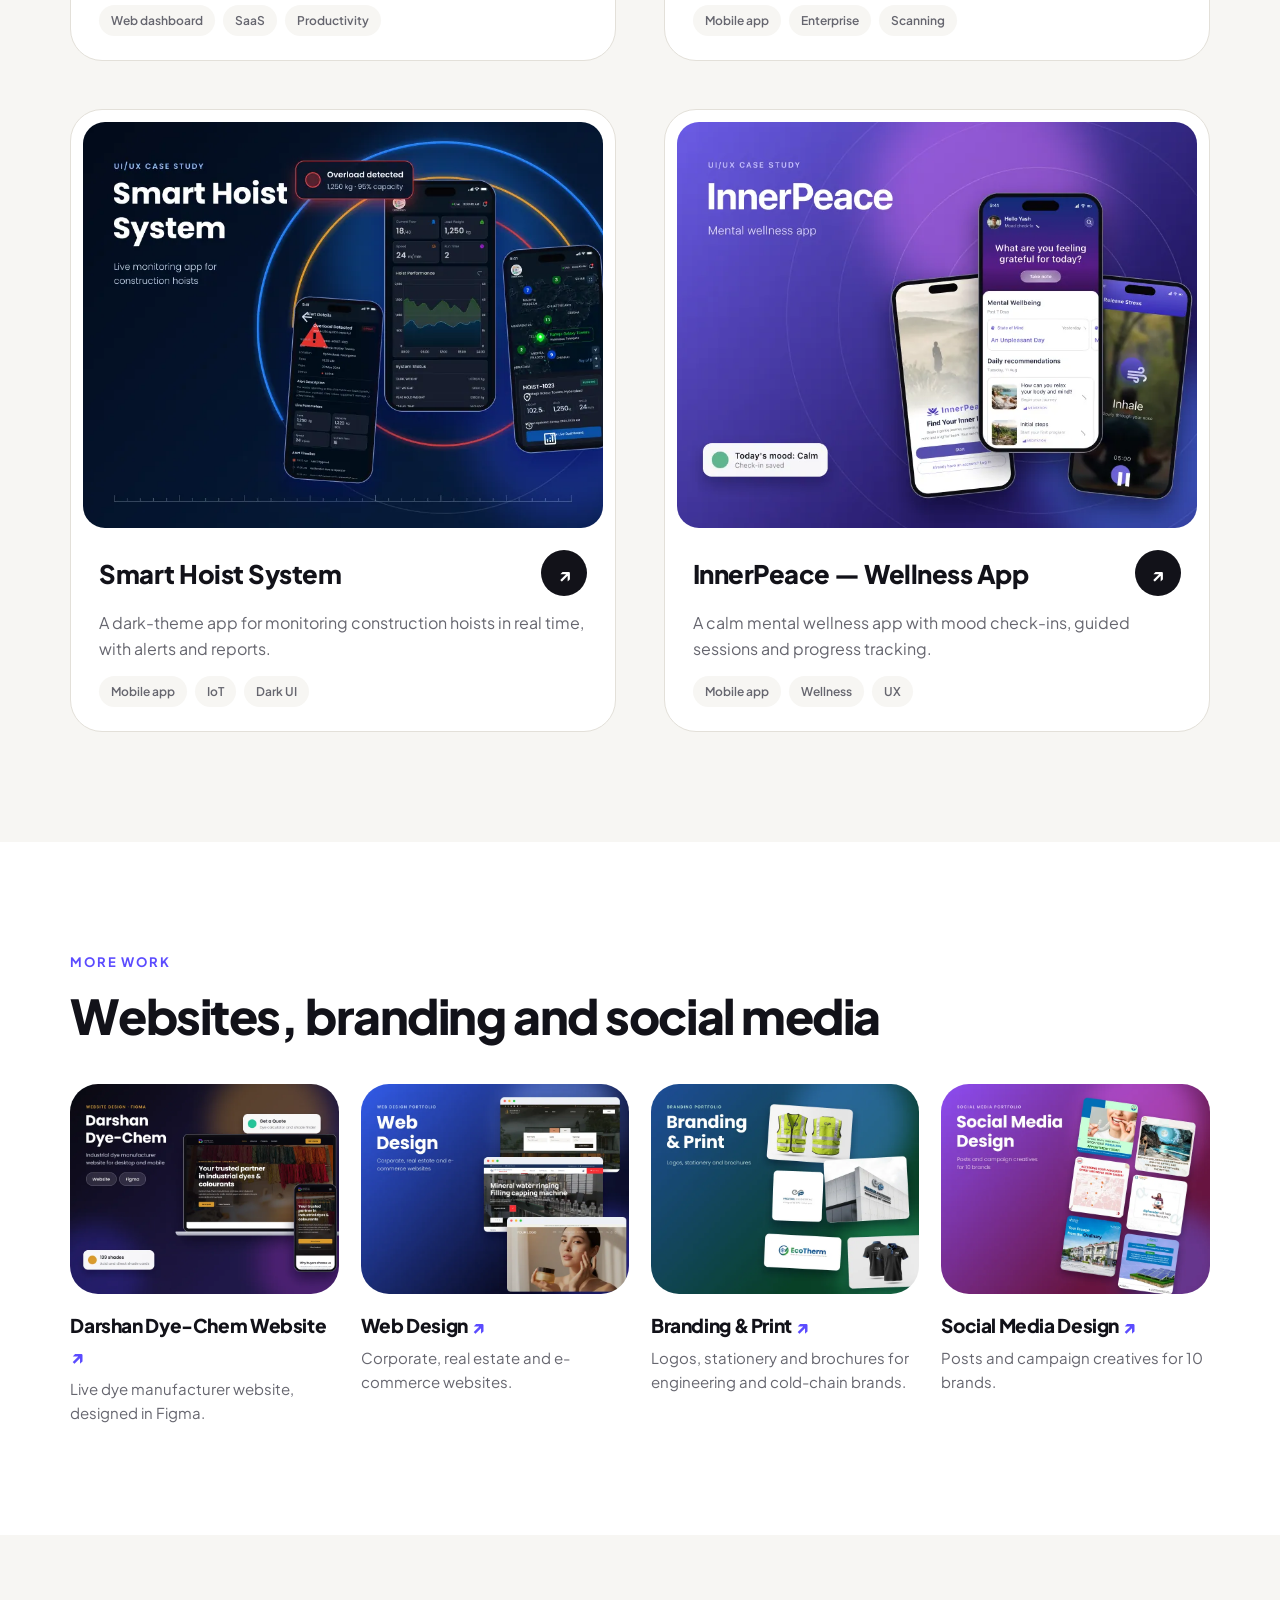
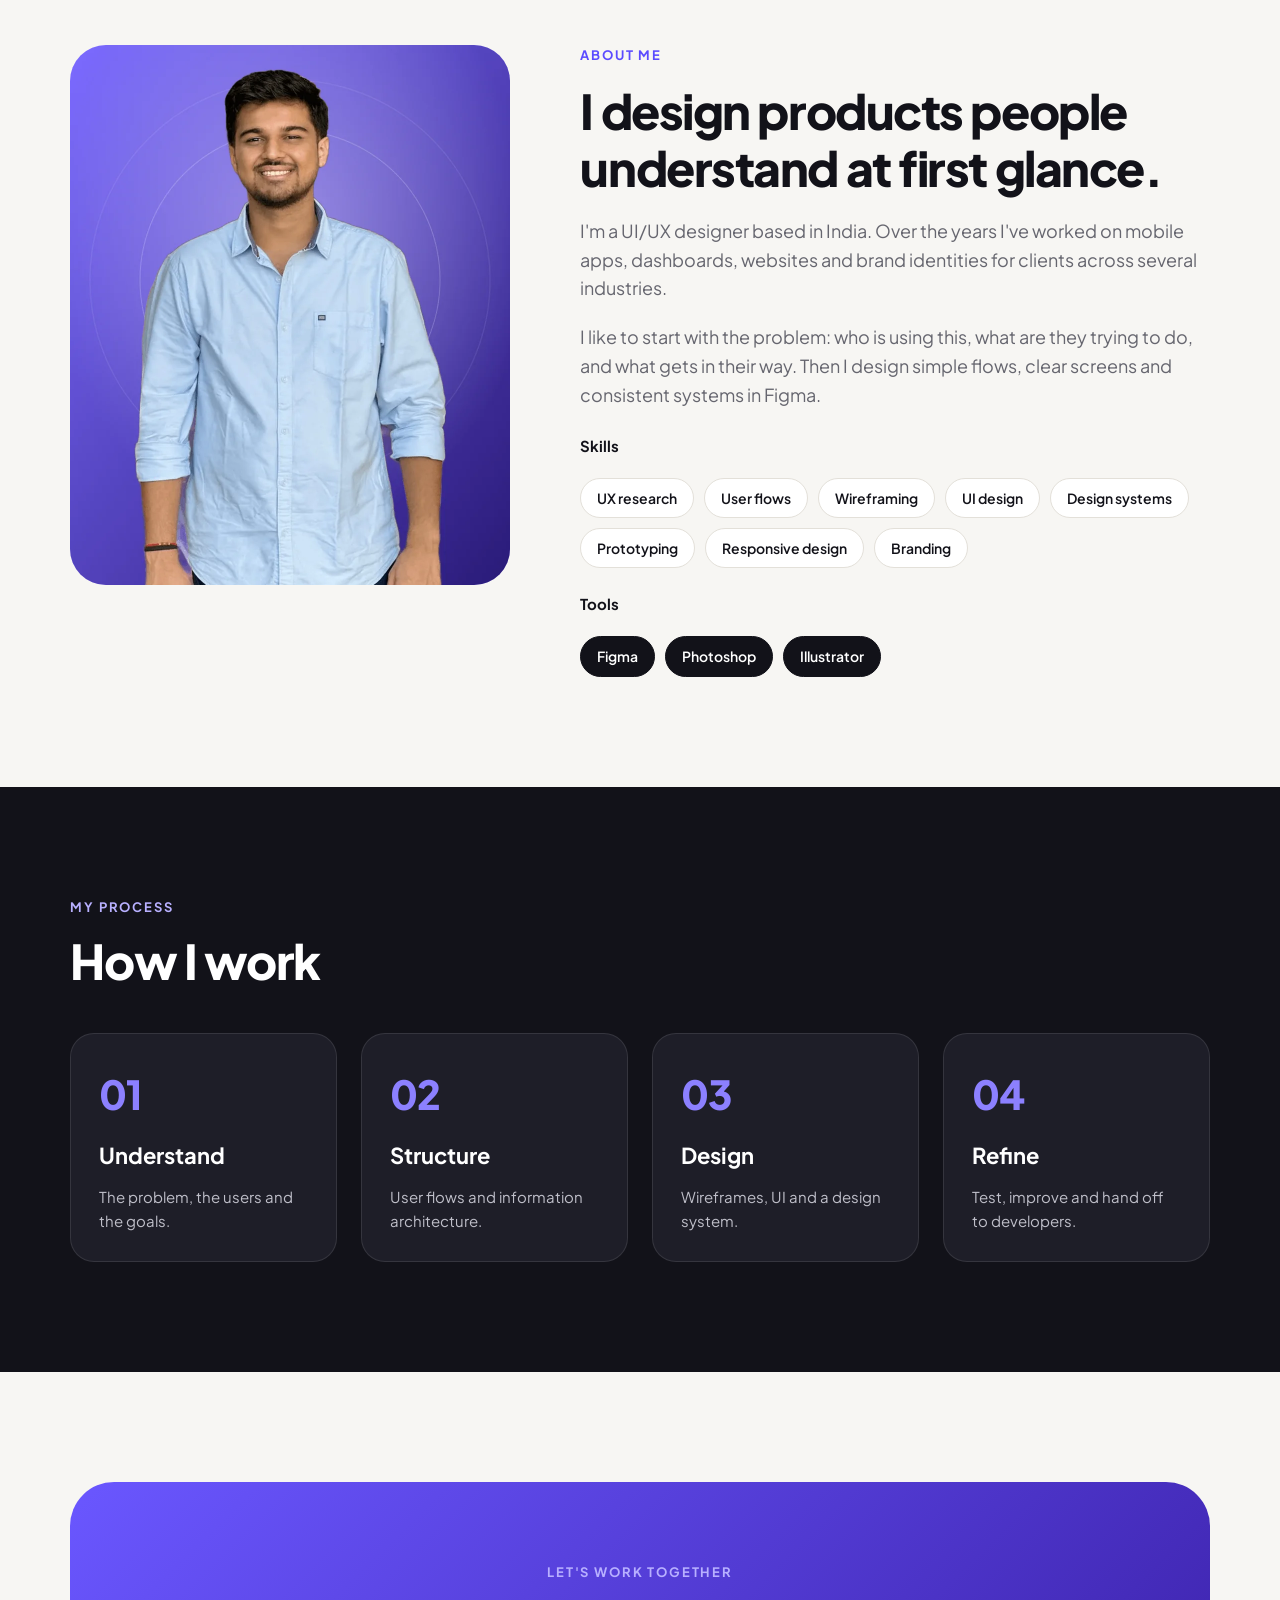
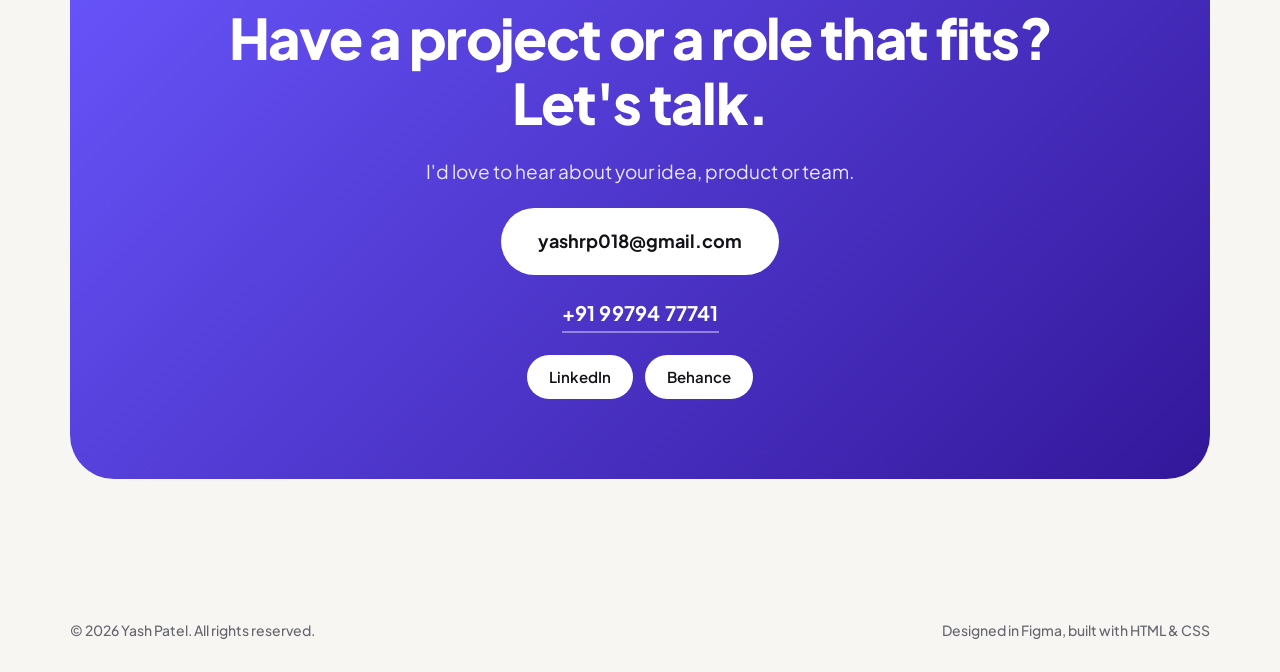
==== commit a5157022: "Add edited portrait to About section Co-Authored-By: Claude Sonnet 5.5 <noreply@anthropic.com>" ====
--- a/index.html
+++ b/index.html
@@ -191,8 +191,7 @@
     <!-- ABOUT -->
     <section class="section container about" id="about">
       <div class="about-photo reveal">
-        <!-- TODO: add your photo at assets/img/photo.jpg (4:5 ratio works best). If missing, the placeholder shows. -->
-        <img src="assets/img/photo.jpg" width="440" height="540" loading="lazy" alt="Portrait of Yash Patel" onerror="this.remove()">
+        <img src="assets/img/photo.webp" width="880" height="1080" loading="lazy" decoding="async" alt="Portrait of Yash Patel" onerror="this.remove()">
         <span class="photo-ph">Add your photo<br><small>assets/img/photo.jpg</small></span>
       </div>
       <div class="about-copy reveal">
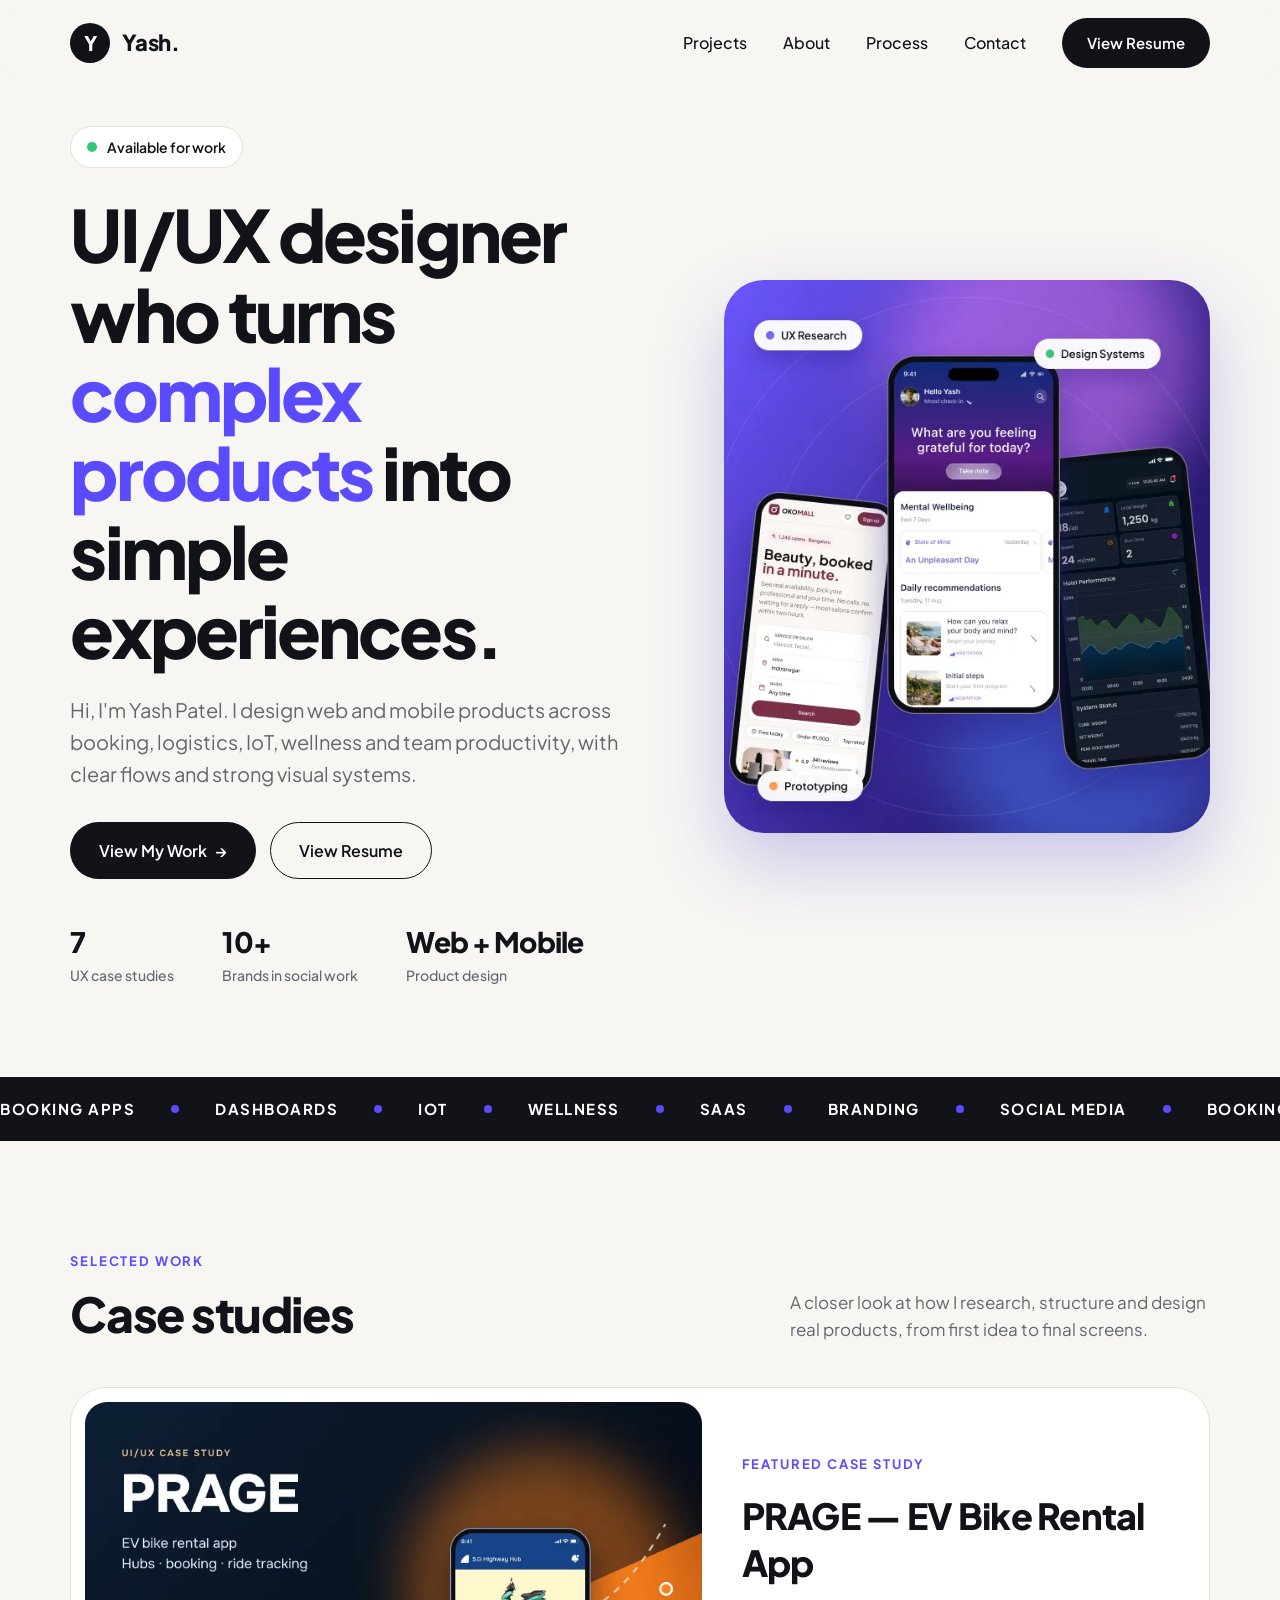
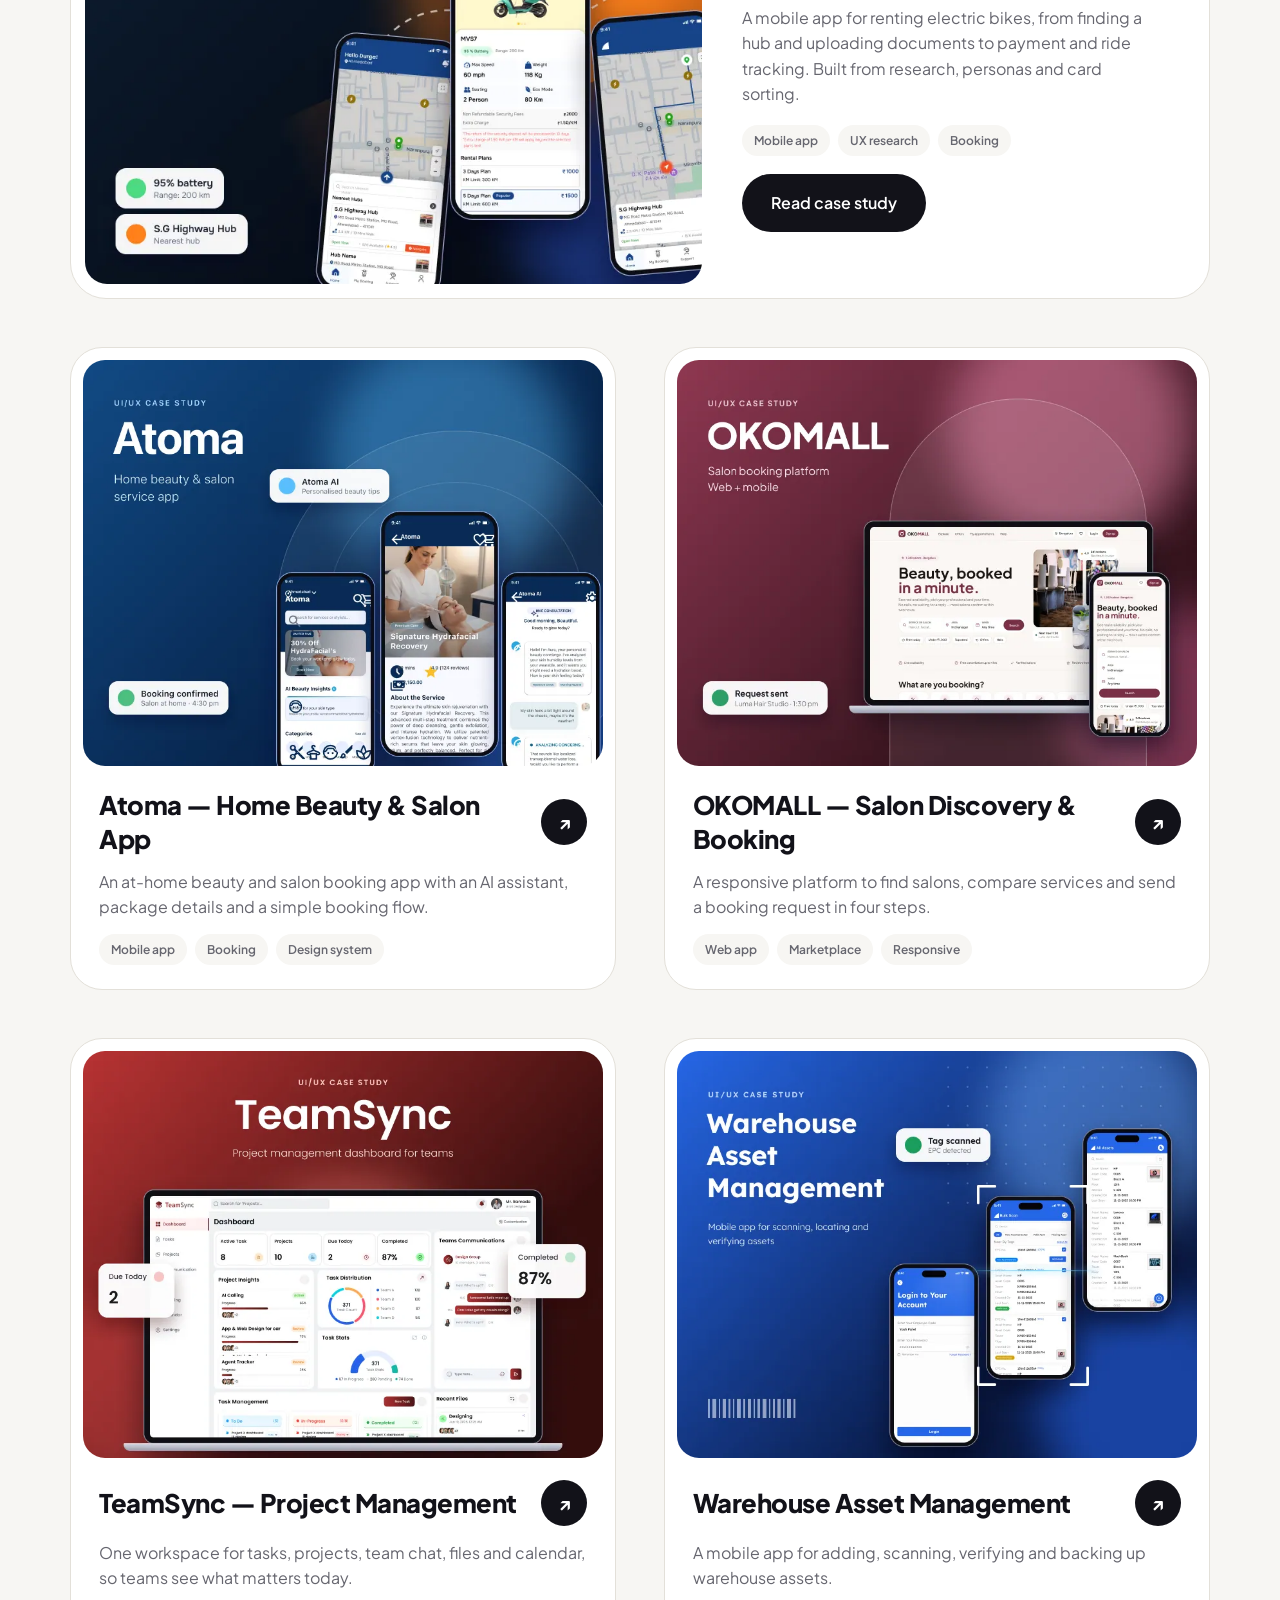
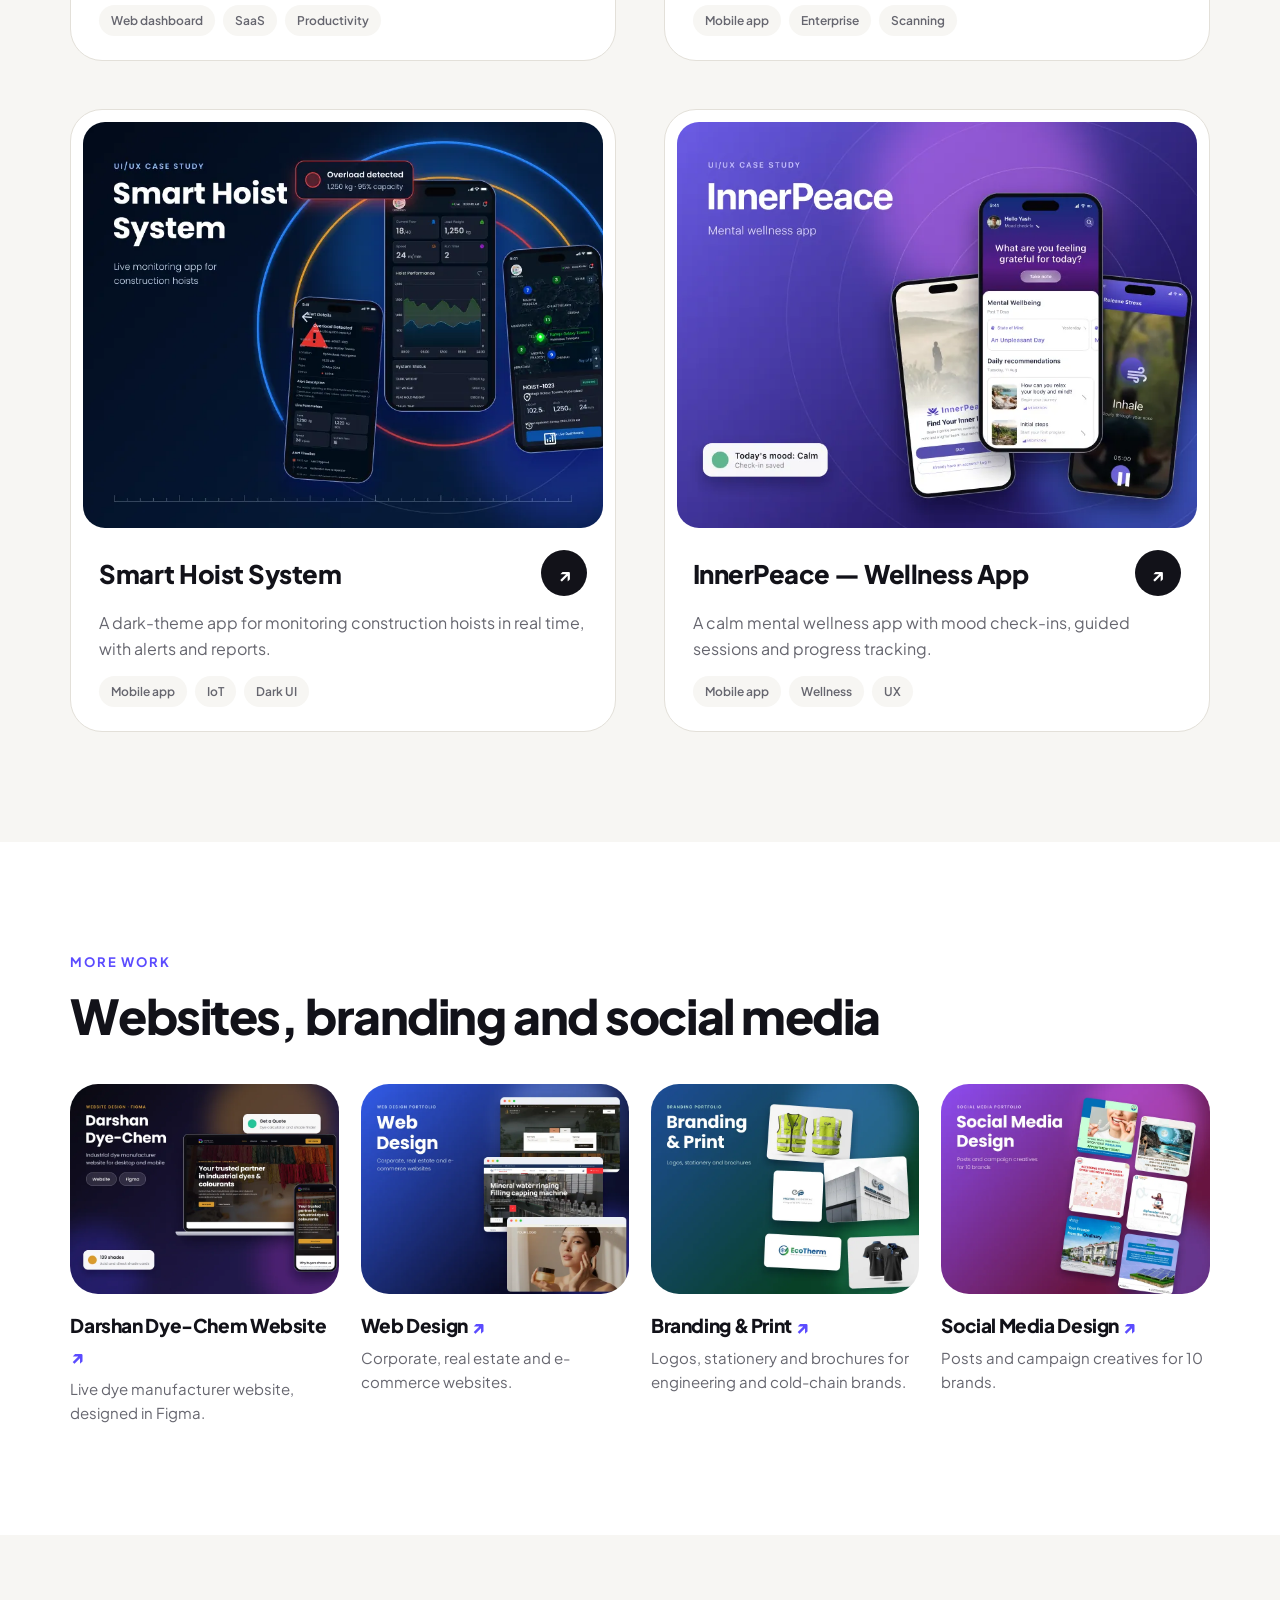
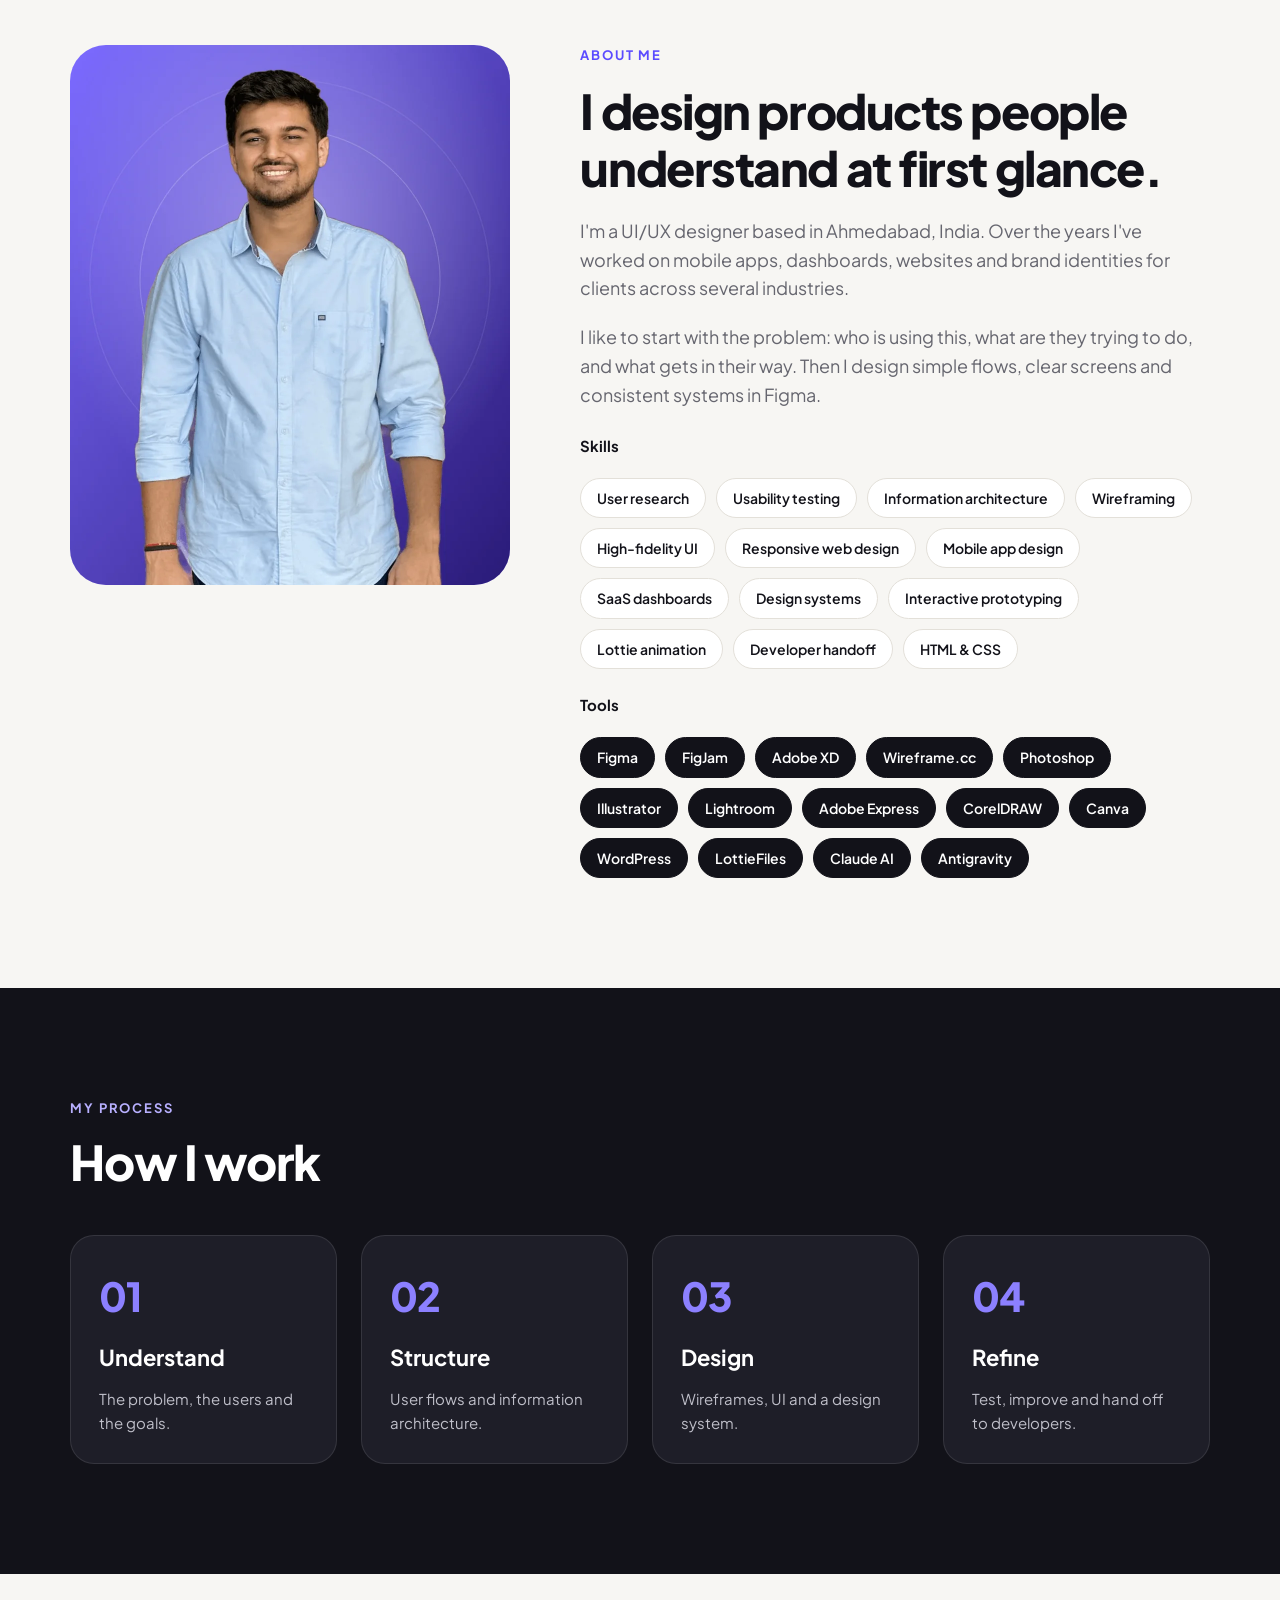
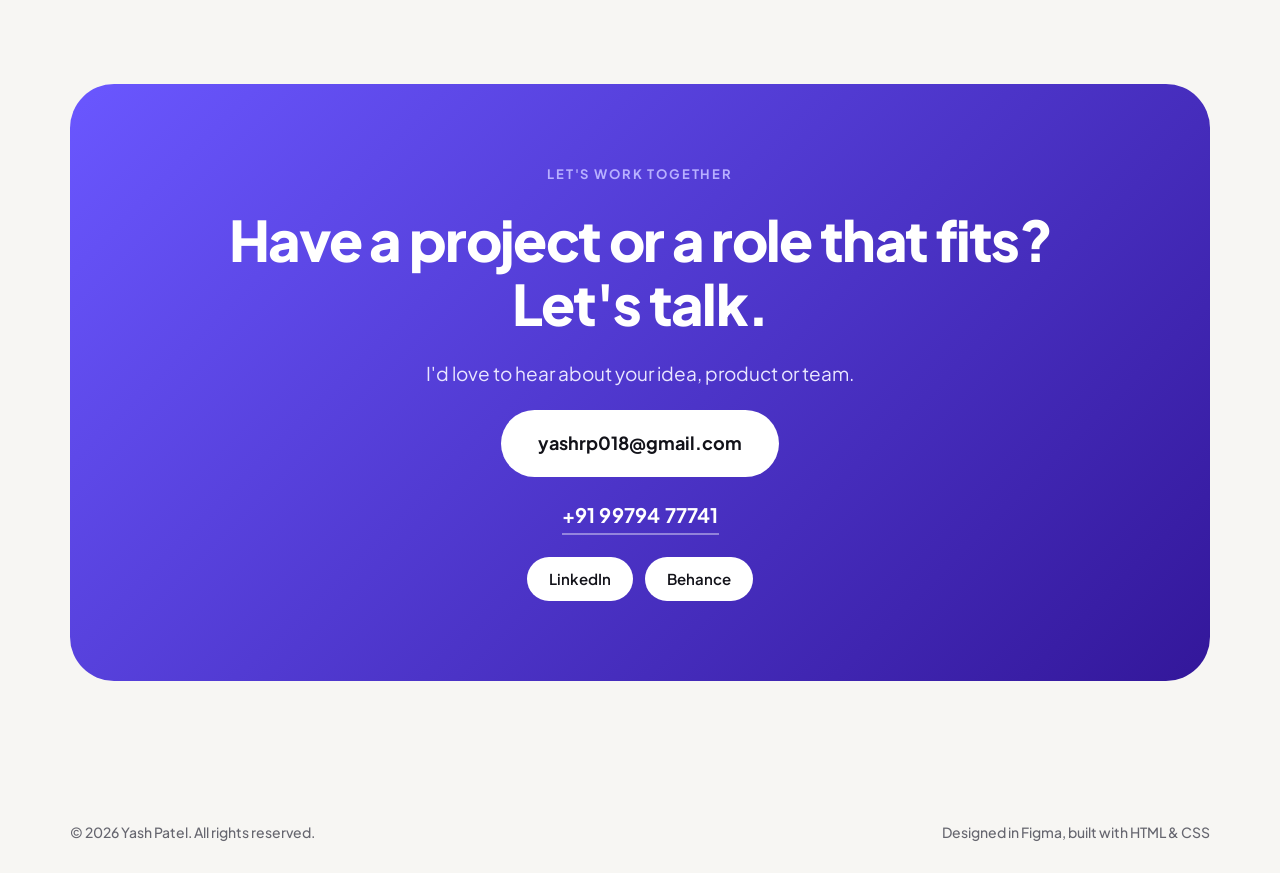
==== commit bf51183e: "Update About skills and tools from resume Co-Authored-By: Claude Sonnet 5.5 <noreply@anthropic.com>" ====
--- a/index.html
+++ b/index.html
@@ -197,14 +197,12 @@
       <div class="about-copy reveal">
         <p class="eyebrow">About me</p>
         <h2>I design products people understand at first glance.</h2>
-        <p>I'm a UI/UX designer based in India. Over the years I've worked on mobile apps, dashboards, websites and brand identities for clients across several industries.</p>
+        <p>I'm a UI/UX designer based in Ahmedabad, India. Over the years I've worked on mobile apps, dashboards, websites and brand identities for clients across several industries.</p>
         <p>I like to start with the problem: who is using this, what are they trying to do, and what gets in their way. Then I design simple flows, clear screens and consistent systems in Figma.</p>
         <h3 class="mini-title">Skills</h3>
-        <ul class="pills">
-          <li>UX research</li><li>User flows</li><li>Wireframing</li><li>UI design</li><li>Design systems</li><li>Prototyping</li><li>Responsive design</li><li>Branding</li>
-        </ul>
+        <ul class="pills"><li>User research</li><li>Usability testing</li><li>Information architecture</li><li>Wireframing</li><li>High-fidelity UI</li><li>Responsive web design</li><li>Mobile app design</li><li>SaaS dashboards</li><li>Design systems</li><li>Interactive prototyping</li><li>Lottie animation</li><li>Developer handoff</li><li>HTML &amp; CSS</li></ul>
         <h3 class="mini-title">Tools</h3>
-        <ul class="pills dark"><li>Figma</li><li>Photoshop</li><li>Illustrator</li></ul>
+        <ul class="pills dark"><li>Figma</li><li>FigJam</li><li>Adobe XD</li><li>Wireframe.cc</li><li>Photoshop</li><li>Illustrator</li><li>Lightroom</li><li>Adobe Express</li><li>CorelDRAW</li><li>Canva</li><li>WordPress</li><li>LottieFiles</li><li>Claude AI</li><li>Antigravity</li></ul>
       </div>
     </section>
 
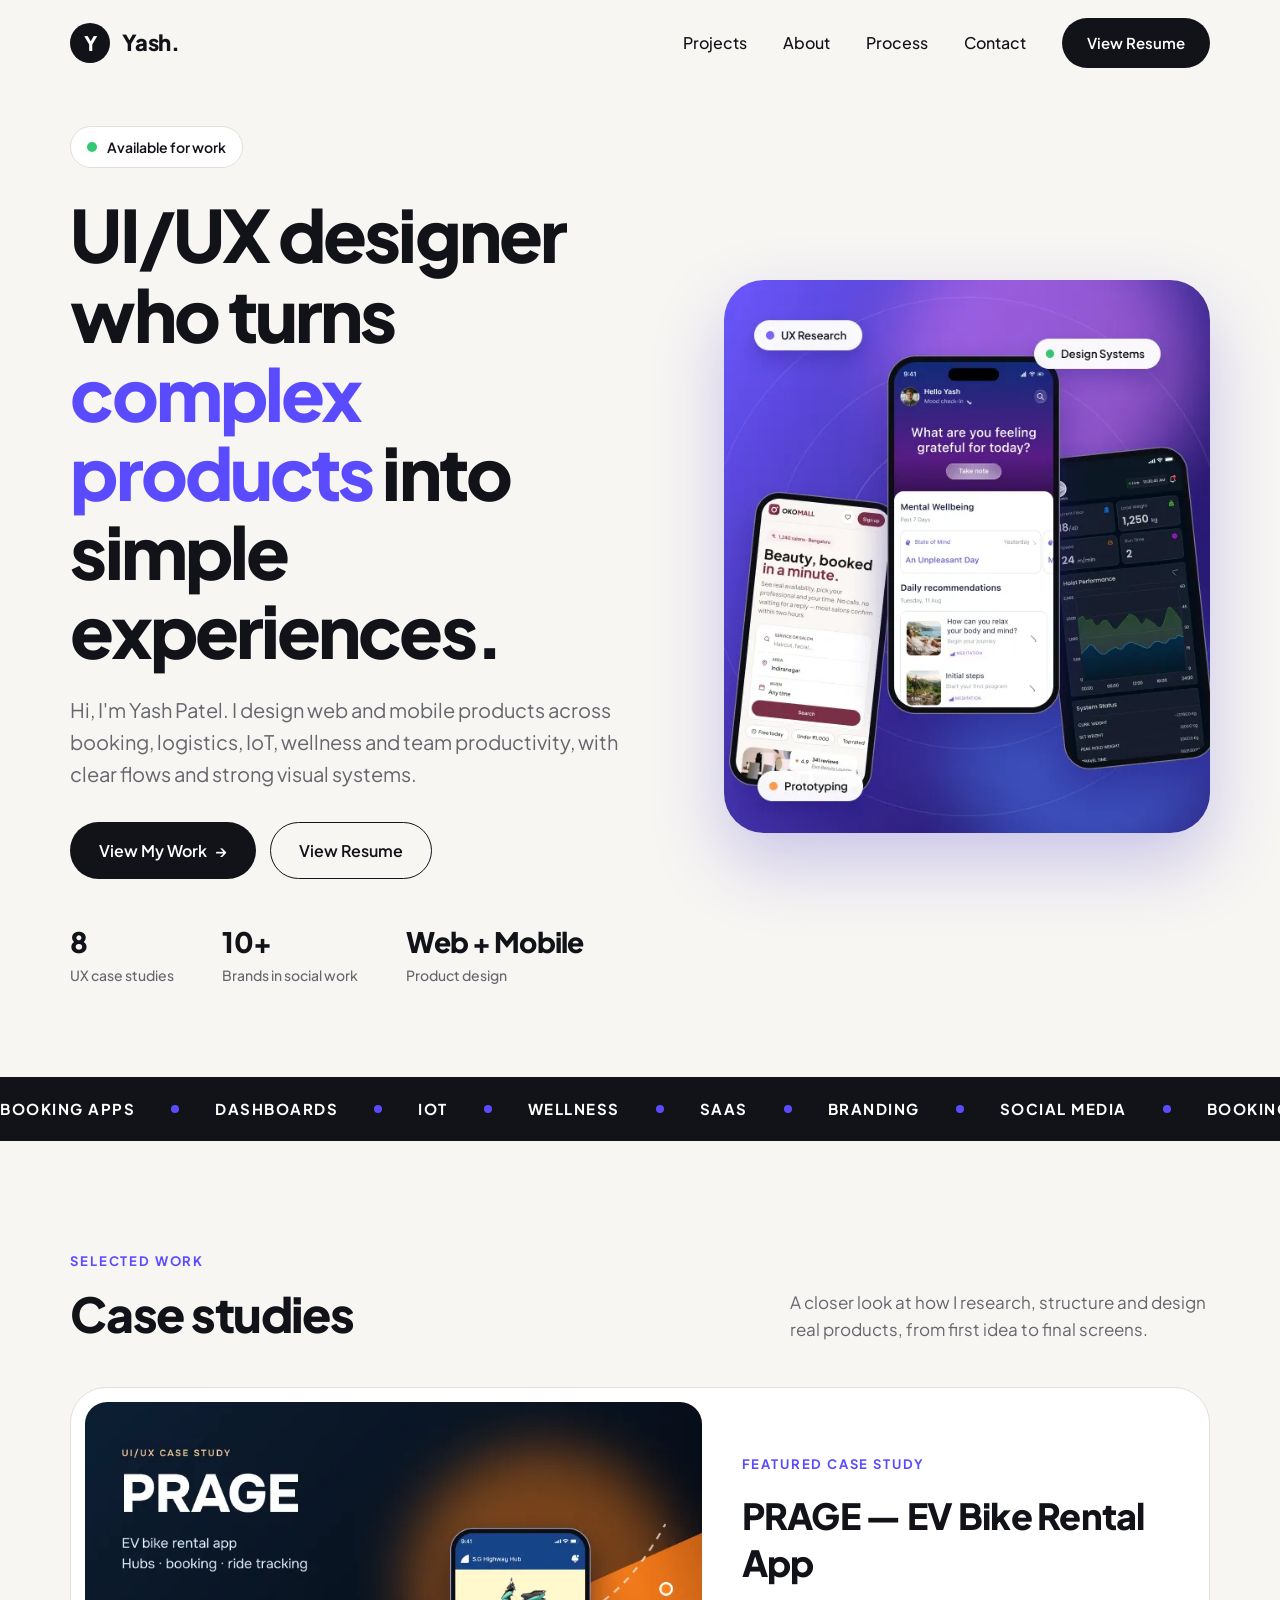
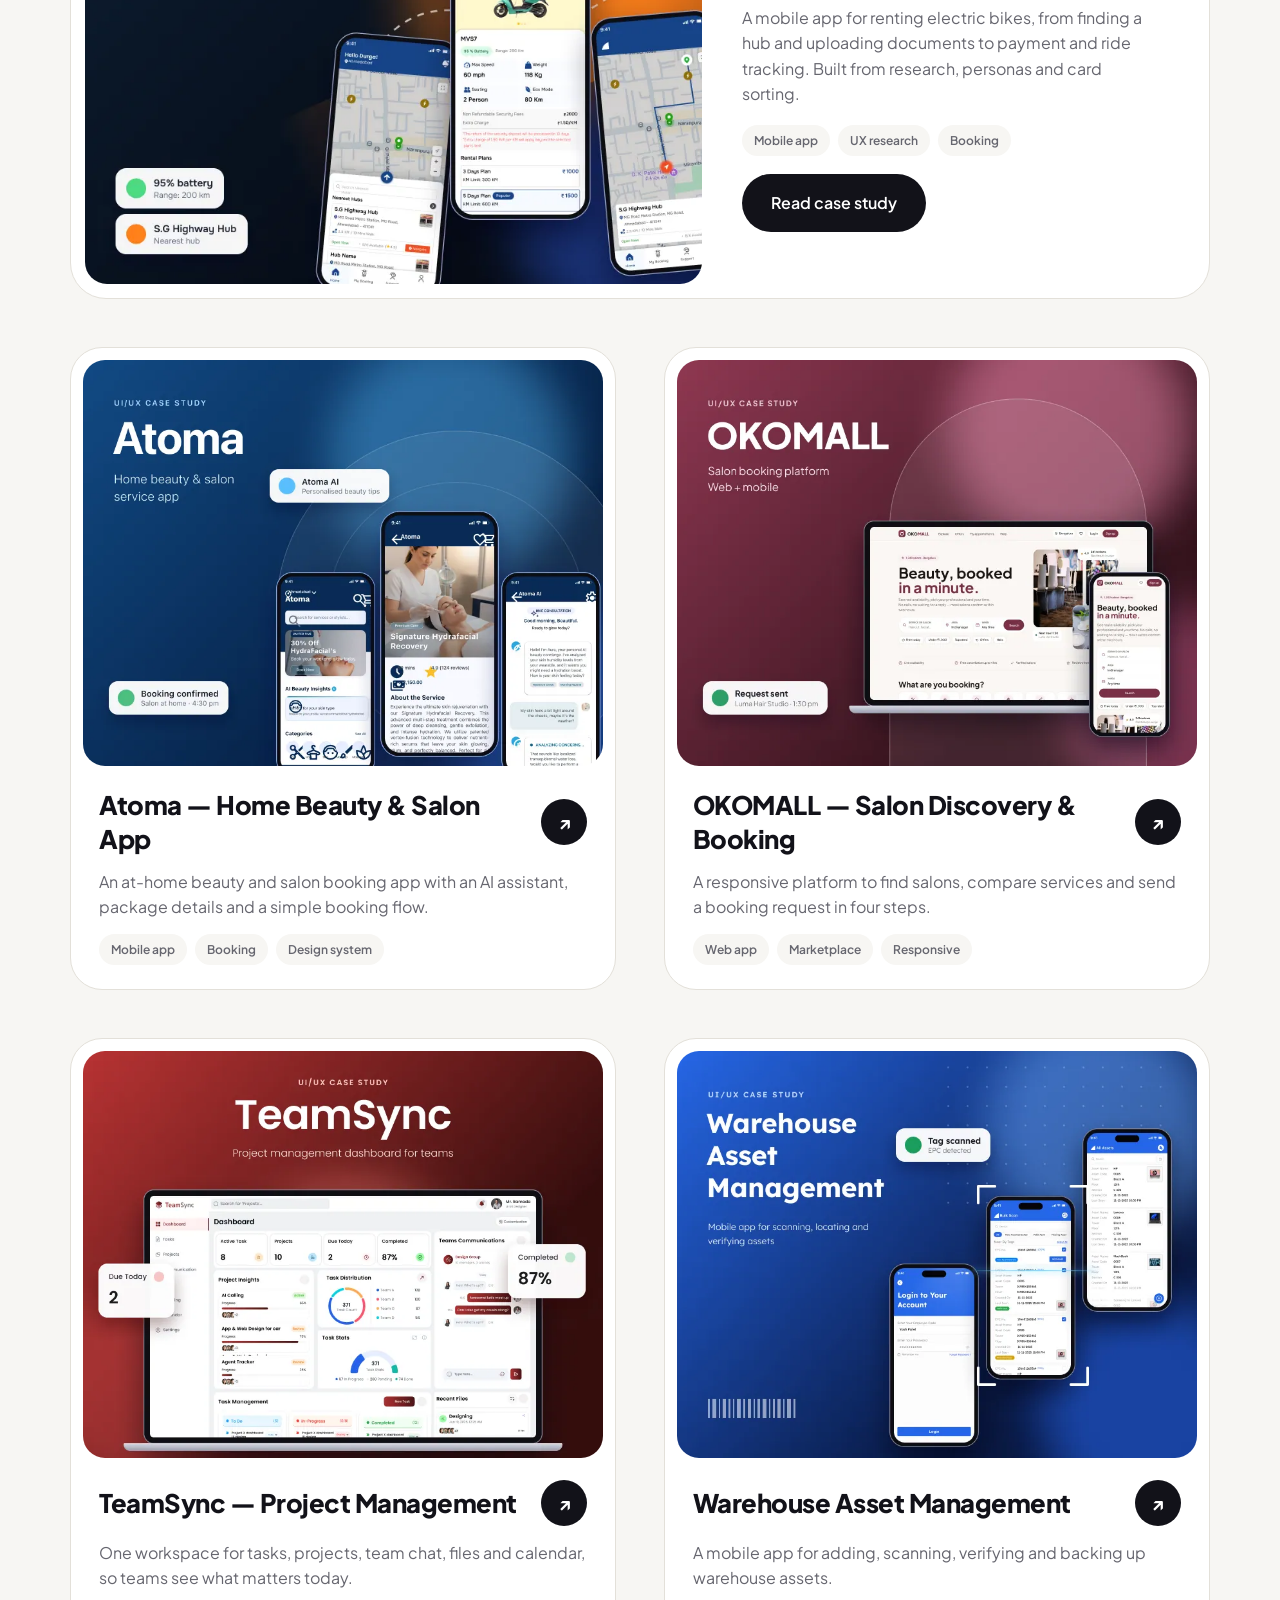
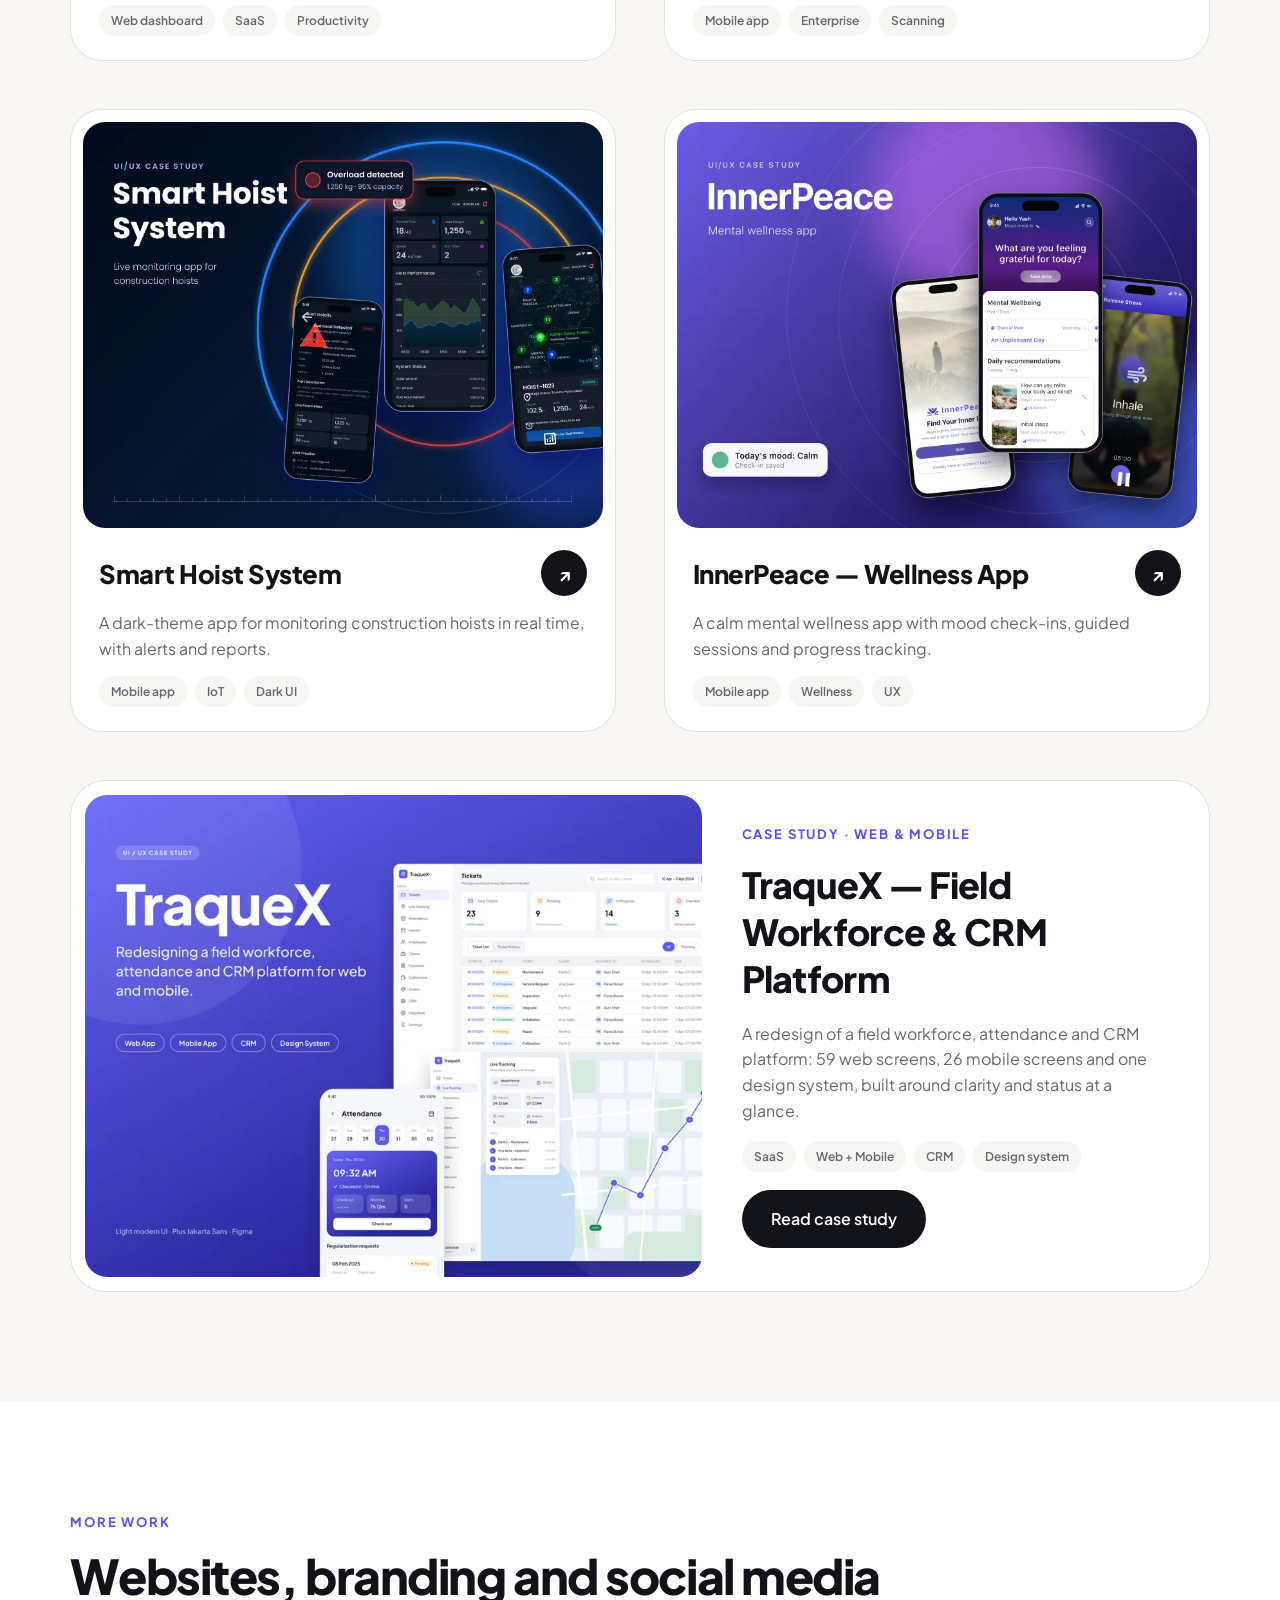
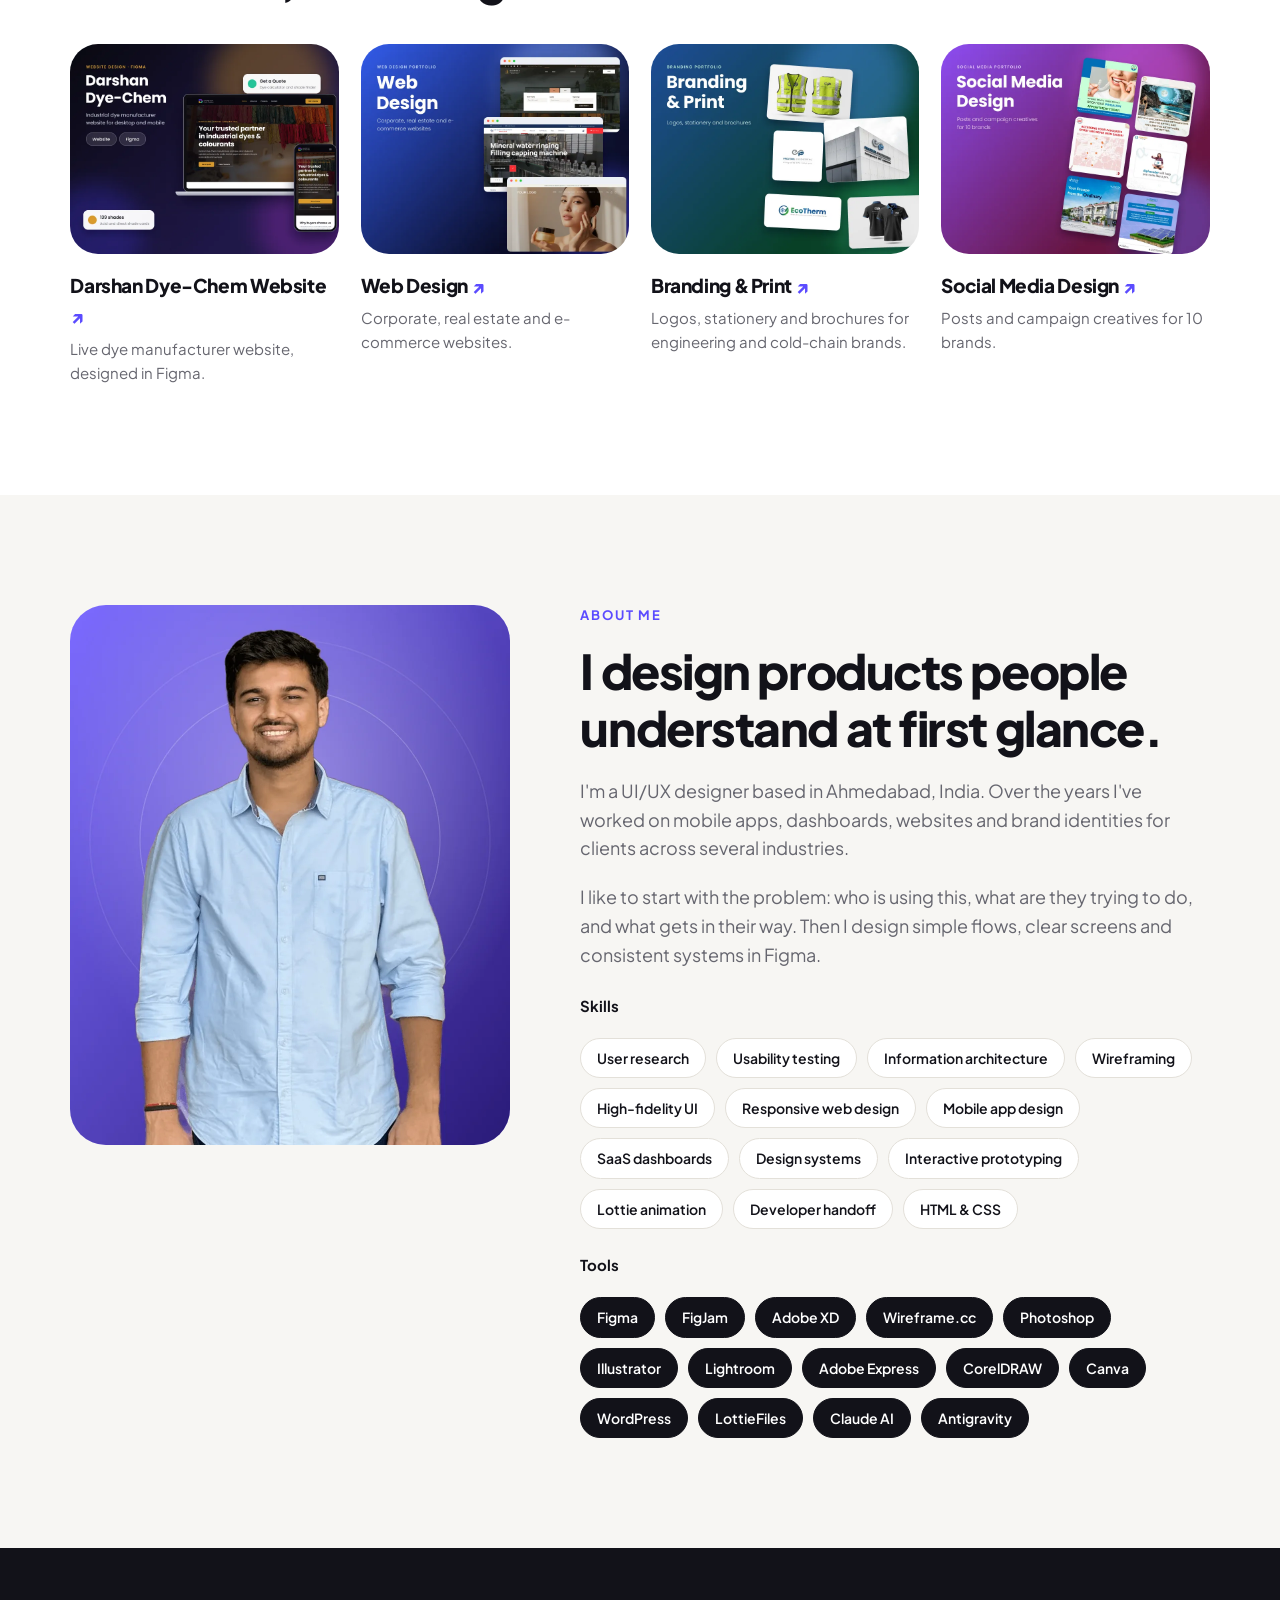
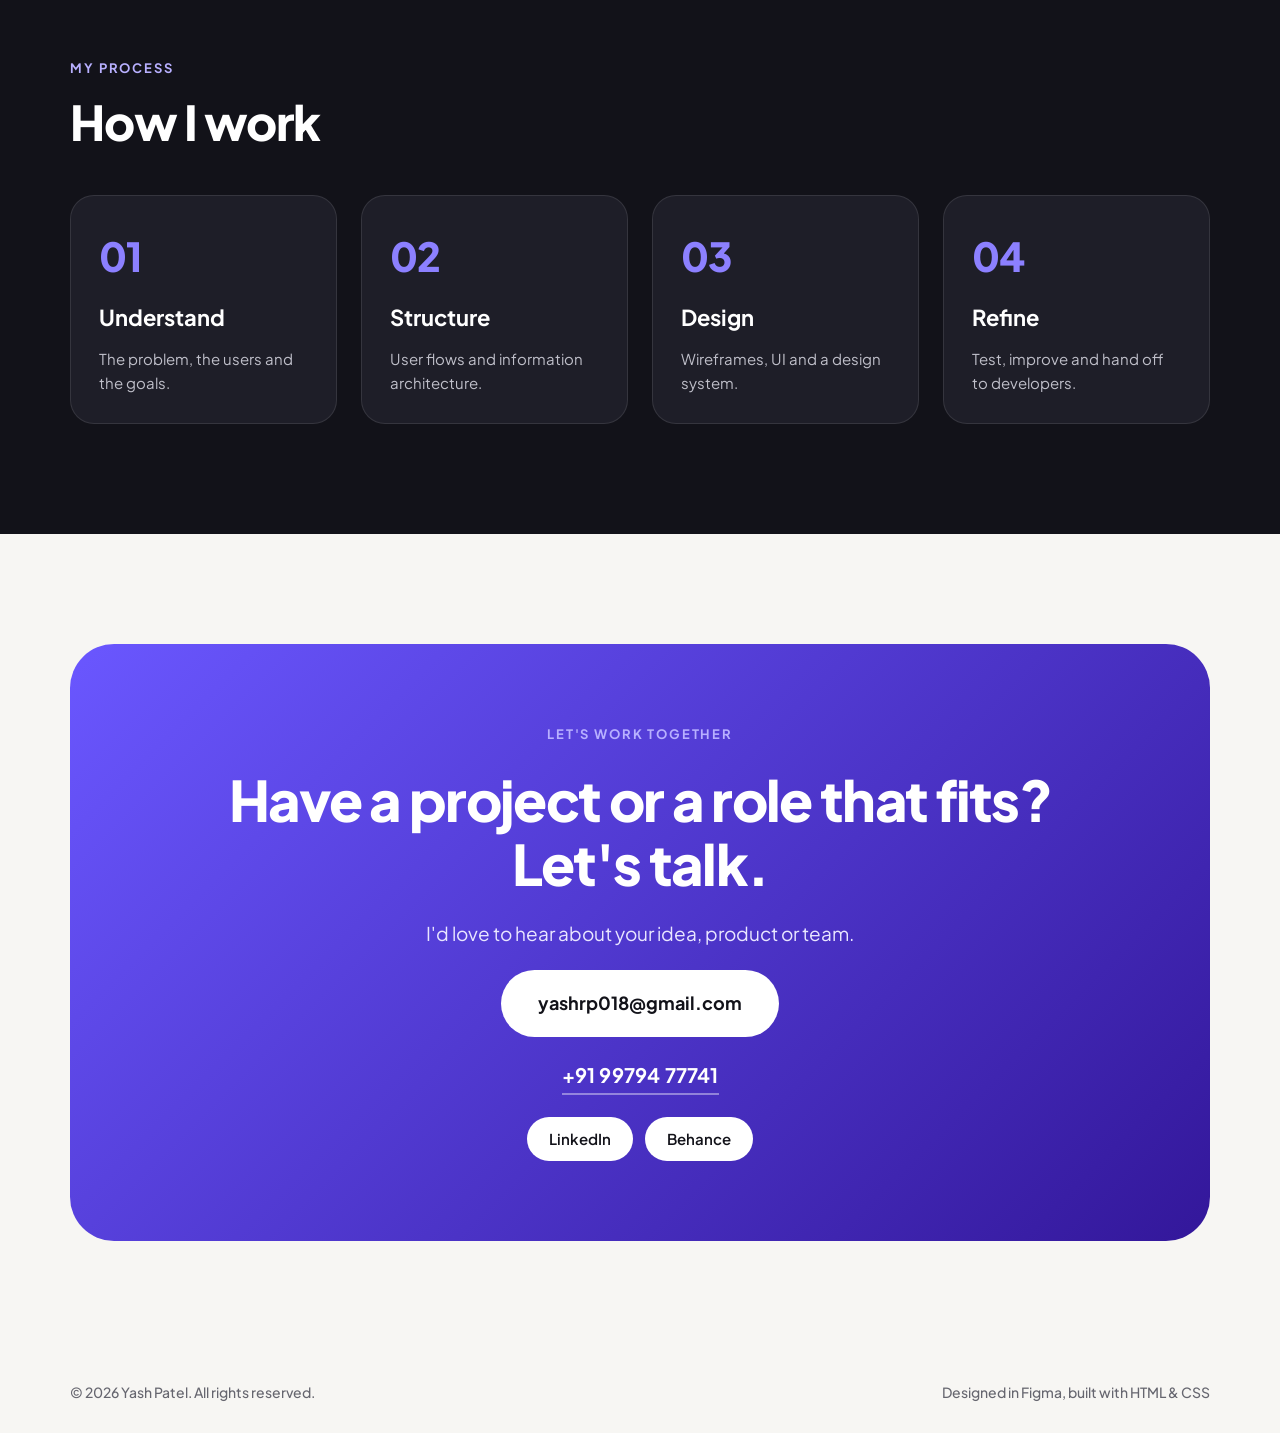
==== commit f9228df5: "Add TraqueX case study page and card Co-Authored-By: Claude Sonnet 5.5 <noreply@anthropic.com>" ====
--- a/index.html
+++ b/index.html
@@ -57,7 +57,7 @@
           <a class="btn btn-outline" href="resume.html">View Resume</a>
         </div>
         <dl class="stats">
-          <div><dt>7</dt><dd>UX case studies</dd></div>
+          <div><dt>8</dt><dd>UX case studies</dd></div>
           <div><dt>10+</dt><dd>Brands in social work</dd></div>
           <div><dt>Web + Mobile</dt><dd>Product design</dd></div>
         </dl>
@@ -155,6 +155,19 @@
           </div>
         </article>
       </div>
+
+      <article class="card featured reveal">
+        <a class="card-media" href="projects/traquex.html" aria-label="TraqueX case study">
+          <img src="assets/img/traquex.webp" width="808" height="632" loading="lazy" decoding="async" alt="TraqueX redesign shown on a laptop and a phone">
+        </a>
+        <div class="card-body">
+          <p class="eyebrow">Case study · Web &amp; mobile</p>
+          <h3>TraqueX — Field Workforce &amp; CRM Platform</h3>
+          <p>A redesign of a field workforce, attendance and CRM platform: 59 web screens, 26 mobile screens and one design system, built around clarity and status at a glance.</p>
+          <ul class="tags"><li>SaaS</li><li>Web + Mobile</li><li>CRM</li><li>Design system</li></ul>
+          <a class="btn btn-dark" href="projects/traquex.html">Read case study</a>
+        </div>
+      </article>
     </section>
 
     <!-- MORE WORK -->
--- a/styles.css
+++ b/styles.css
@@ -293,3 +293,7 @@
 .lightbox.scroll img { max-height: none; margin-inline: auto; }
 @media (max-width: 1000px) { .grid-3 { grid-template-columns: repeat(2, 1fr); } }
 @media (max-width: 760px) { .grid-3 { grid-template-columns: 1fr; } .cta-row .btn { flex: 1 1 100%; } }
+.grid + .featured { margin-top: 48px; margin-bottom: 0; }
+.info-grid.two { grid-template-columns: repeat(2, 1fr); }
+@media (max-width: 1000px) { .info-grid.two { grid-template-columns: 1fr; } }
+.sp-top { margin-top: 56px; }
